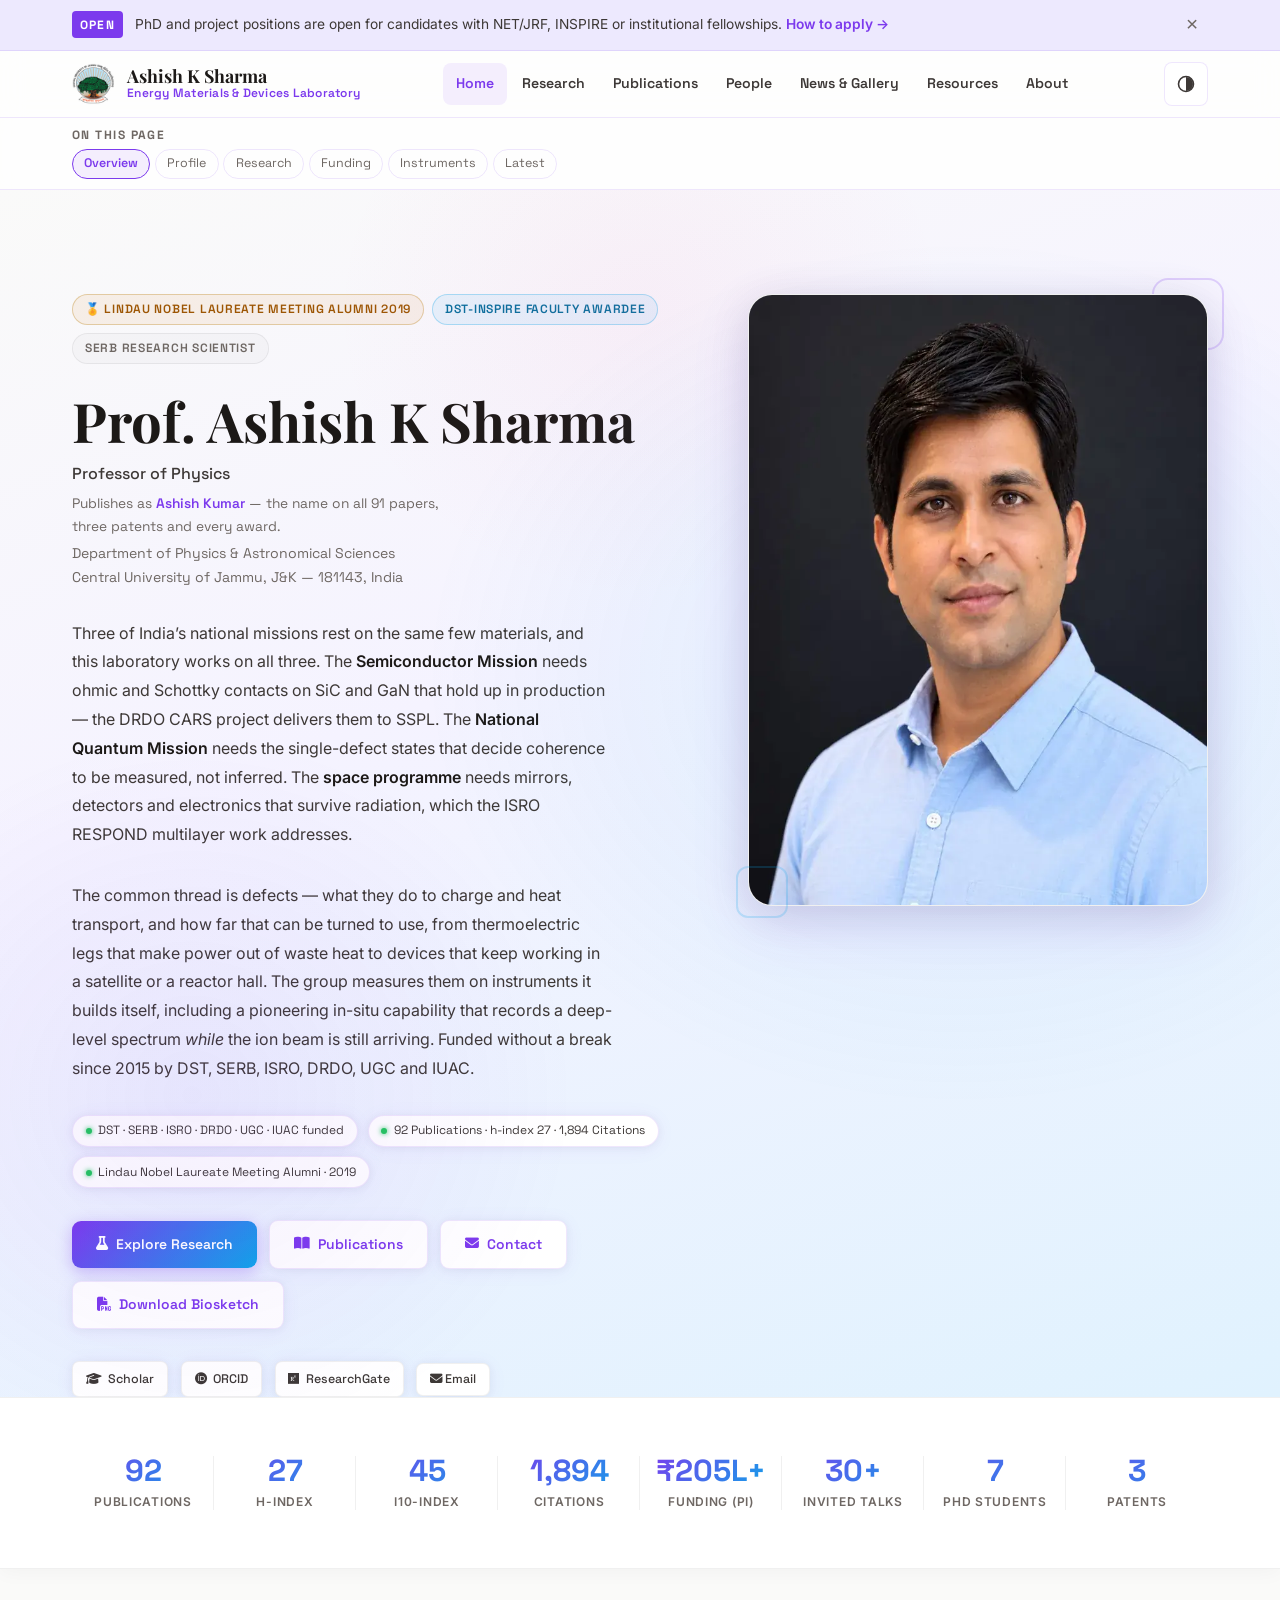
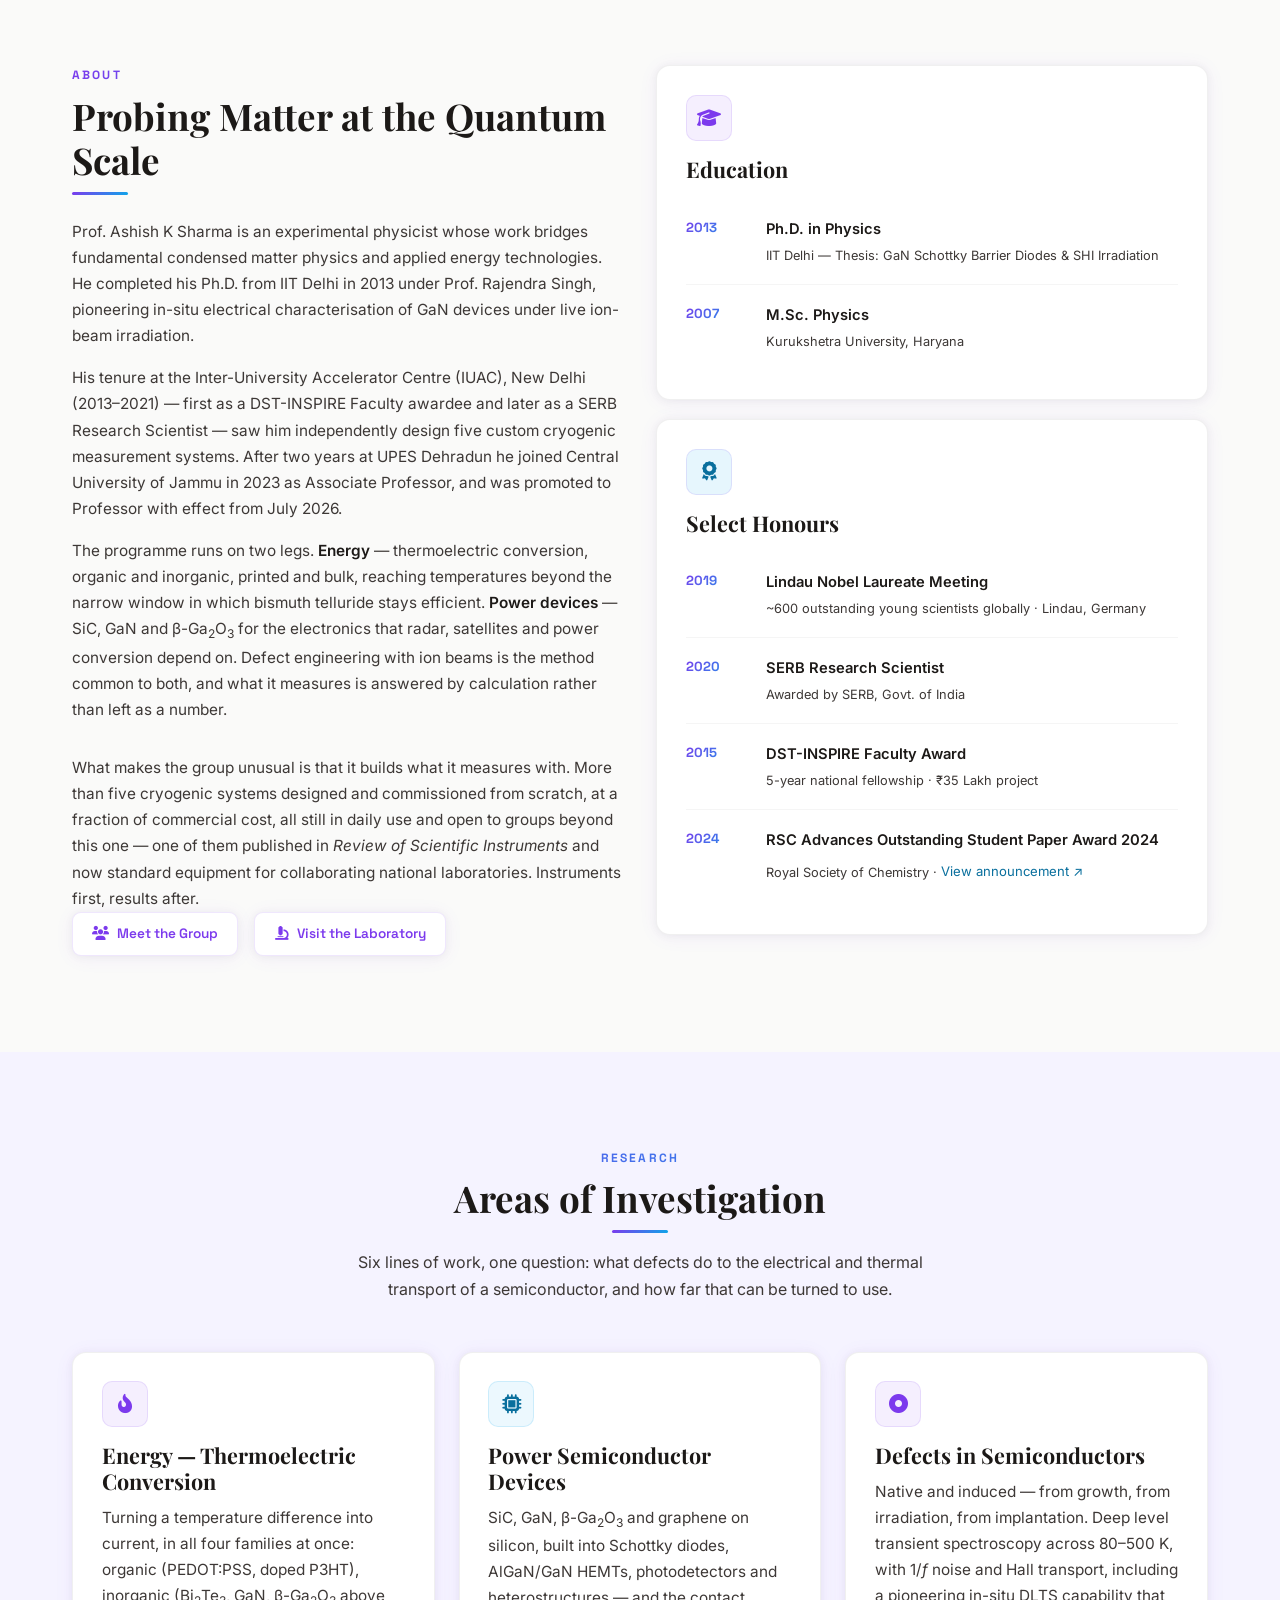
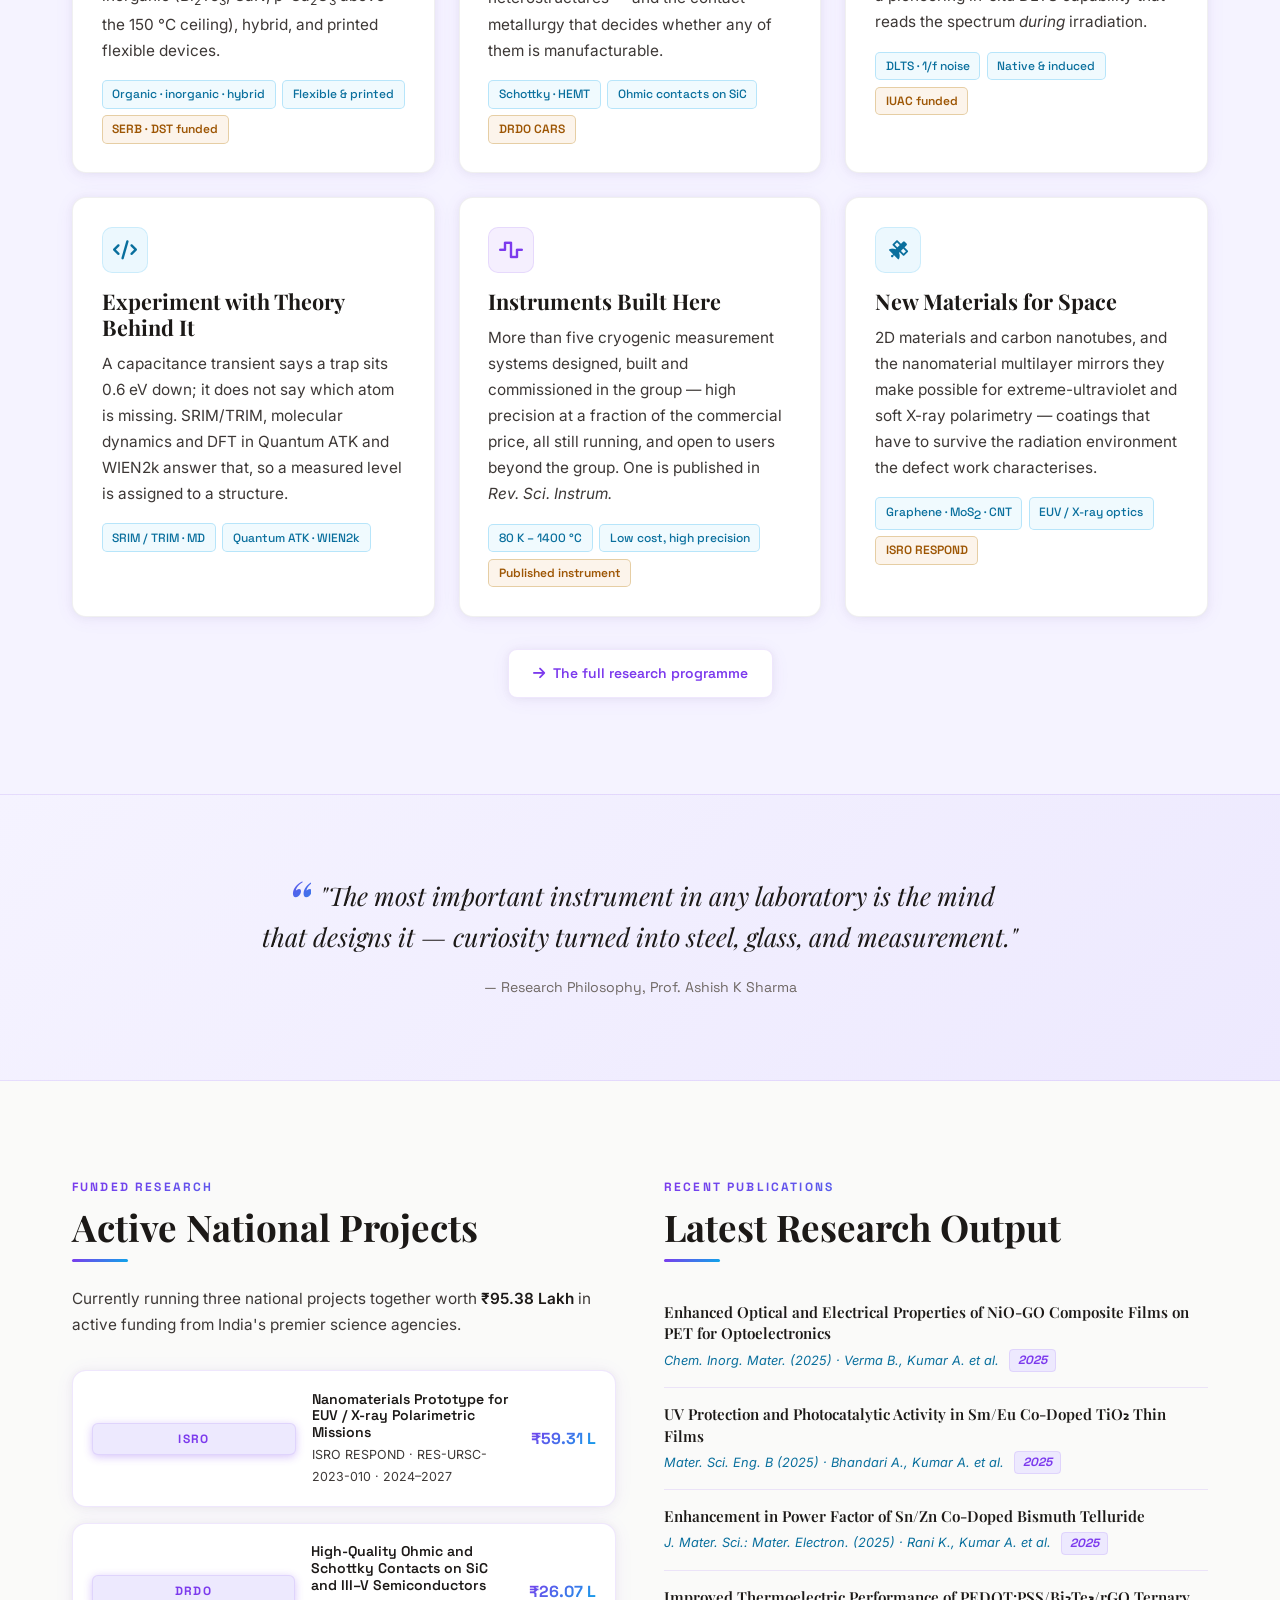
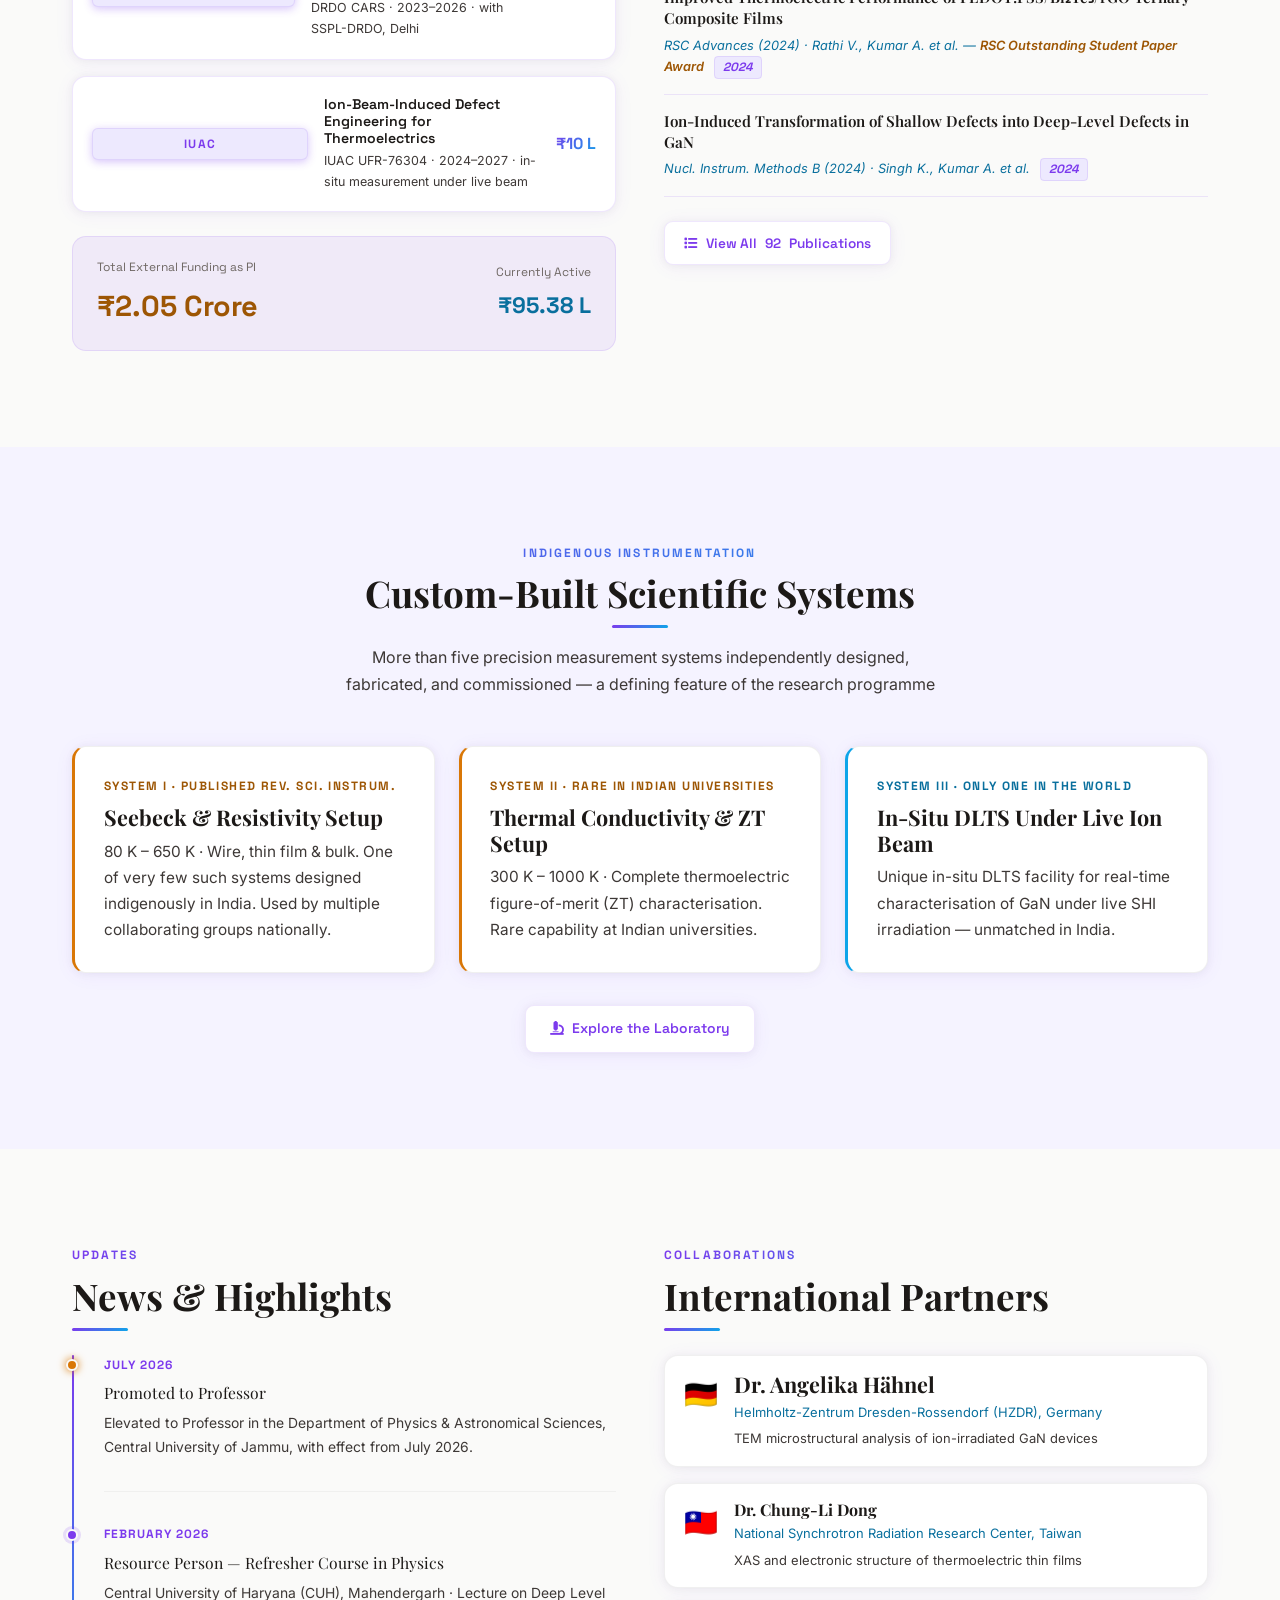
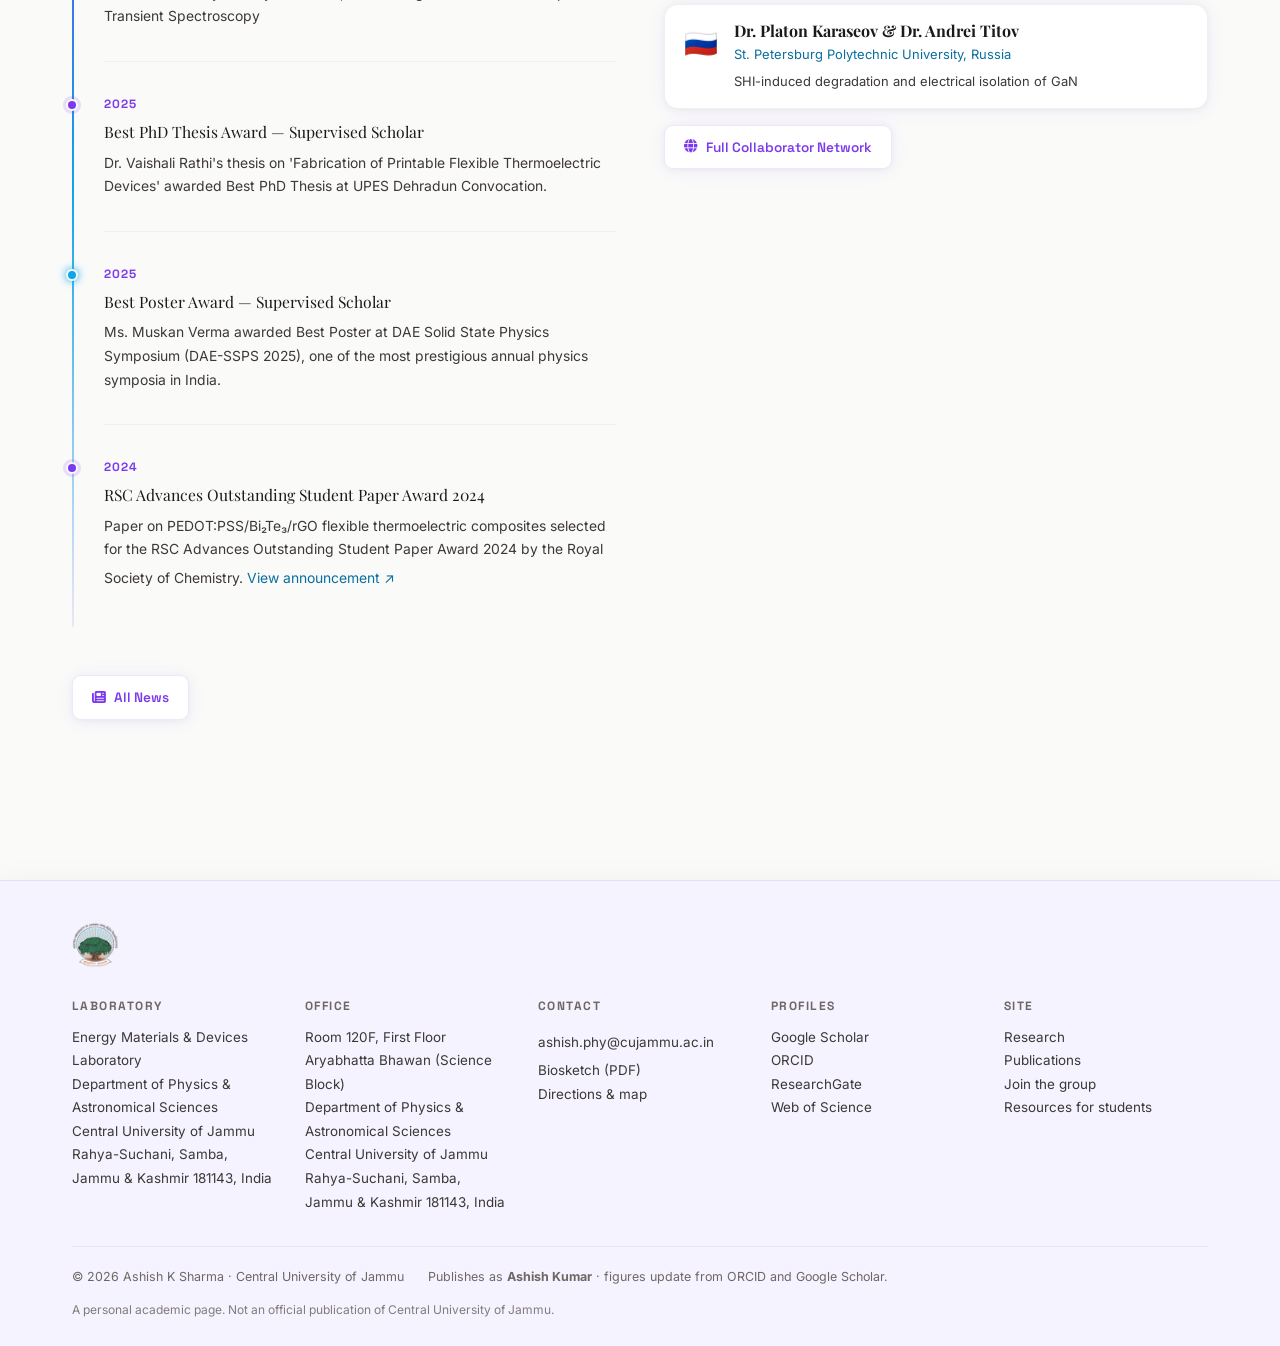
==== index.html @ 2f510851 "chore: refresh publication data (2026-10-13) [skip ci]" ====
<!DOCTYPE html>
<html lang="en">
<head>
<meta charset="UTF-8">
<meta name="viewport" content="width=device-width, initial-scale=1.0, viewport-fit=cover">
<meta name="theme-color" content="#7c3aed" media="(prefers-color-scheme: light)">
<meta name="theme-color" content="#14131a" media="(prefers-color-scheme: dark)">
<title>Ashish K Sharma — Energy Materials &amp; Devices Laboratory</title>
<meta name="description" content="Prof. Ashish K Sharma — thermoelectrics, wide-bandgap semiconductor devices and ion-beam defect engineering at Central University of Jammu.">
<meta name="author" content="Ashish K Sharma">
<meta name="robots" content="index, follow, max-image-preview:large, max-snippet:-1">
<link rel="canonical" href="https://dr-aks.github.io/">
<link rel="icon" href="assets/images/favicon.svg" type="image/svg+xml">
<link rel="icon" href="assets/images/favicon.ico" sizes="any">
<link rel="apple-touch-icon" href="assets/images/apple-touch-icon.png">
<link rel="manifest" href="site.webmanifest">
<link rel="alternate" type="text/markdown" href="/llms.txt" title="Structured summary for AI assistants">
<meta property="og:type" content="website">
<meta property="og:url" content="https://dr-aks.github.io/">
<meta property="og:title" content="Ashish K Sharma — Energy Materials &amp; Devices Laboratory">
<meta property="og:description" content="Prof. Ashish K Sharma — thermoelectrics, wide-bandgap semiconductor devices and ion-beam defect engineering at Central University of Jammu.">
<meta property="og:image" content="https://dr-aks.github.io/assets/images/og-card.jpg">
<meta property="og:image:width" content="1200">
<meta property="og:image:height" content="630">
<meta property="og:image:alt" content="Prof. Ashish K Sharma — Energy Materials &amp; Devices Laboratory, Central University of Jammu">
<meta property="og:site_name" content="Ashish K Sharma — Energy Materials &amp; Devices Laboratory">
<meta property="og:locale" content="en_IN">
<meta name="twitter:card" content="summary_large_image">
<meta name="twitter:title" content="Ashish K Sharma — Energy Materials &amp; Devices Laboratory">
<meta name="twitter:description" content="Prof. Ashish K Sharma — thermoelectrics, wide-bandgap semiconductor devices and ion-beam defect engineering at Central University of Jammu.">
<meta name="twitter:image" content="https://dr-aks.github.io/assets/images/og-card.jpg">
<meta name="twitter:image:alt" content="Prof. Ashish K Sharma — Energy Materials &amp; Devices Laboratory, Central University of Jammu">
<!-- Critical, inline: WebKit was rendering images at natural size while the
     third-party font stylesheet blocked everything behind it. -->
<style>img,picture,video,svg{max-width:100%}picture{display:block}body{margin:0}</style>
<!-- Theme preference, applied before first paint so an explicit light/dark
     choice never flashes the wrong palette. Absence of this script leaves the
     page on the OS setting, which is the documented default. -->
<script>(function(){try{var t=localStorage.getItem("aks-theme");
if(t==="light"||t==="dark"){document.documentElement.setAttribute("data-theme",t);
var l=document.querySelector('meta[name="theme-color"][media*="light"]'),
d=document.querySelector('meta[name="theme-color"][media*="dark"]');
if(l&&d){l.media=(t==="light")?"all":"not all";d.media=(t==="dark")?"all":"not all";}}}catch(e){}})();</script>
<link rel="stylesheet" href="assets/css/style.css">
<link rel="stylesheet" href="assets/css/shell.css">
<link rel="preconnect" href="https://fonts.googleapis.com">
<link rel="preconnect" href="https://fonts.gstatic.com" crossorigin>
<link rel="stylesheet" href="https://fonts.googleapis.com/css2?family=Playfair+Display:wght@700;800&family=Space+Grotesk:wght@500;600;700&family=Inter:wght@400;500;600&display=swap" media="print" onload="this.media='all'">
<noscript><link rel="stylesheet" href="https://fonts.googleapis.com/css2?family=Playfair+Display:wght@700;800&family=Space+Grotesk:wght@500;600;700&family=Inter:wght@400;500;600&display=swap"></noscript>
<!-- Font Awesome, subset to the 84 icons this site actually uses and served
     from here: 102 KB of CSS plus 270 KB of webfonts became 4 KB and 10 KB,
     and the request no longer leaves the site. -->
<link rel="stylesheet" href="assets/css/icons.css">
<link rel="preload" href="assets/fonts/fa-solid-900-subset.woff2" as="font" type="font/woff2">
<script type="application/ld+json">
{
  "@context": "https://schema.org",
  "@type": "Person",
  "@id": "https://dr-aks.github.io/#person",
  "name": "Ashish K Sharma",
  "alternateName": [
    "Ashish Kumar",
    "Ashish Kumar Sharma",
    "A. K. Sharma"
  ],
  "givenName": "Ashish",
  "familyName": "Sharma",
  "honorificPrefix": "Prof.",
  "jobTitle": "Professor of Physics",
  "url": "https://dr-aks.github.io/",
  "image": "https://dr-aks.github.io/assets/images/profile-photo.jpg",
  "email": "mailto:ashish.phy@cujammu.ac.in",
  "identifier": "https://orcid.org/0000-0002-5240-3472",
  "description": "Experimental condensed-matter physicist working on thermoelectric energy conversion and wide-bandgap semiconductor devices, using controlled defect engineering with ion beams. Publishes under the name Ashish Kumar.",
  "worksFor": {
    "@type": "CollegeOrUniversity",
    "name": "Central University of Jammu",
    "url": "https://www.cujammu.ac.in/"
  },
  "affiliation": {
    "@type": "ResearchOrganization",
    "name": "Energy Materials & Devices Laboratory",
    "parentOrganization": {
      "@type": "CollegeOrUniversity",
      "name": "Central University of Jammu"
    }
  },
  "alumniOf": [
    {
      "@type": "CollegeOrUniversity",
      "name": "Indian Institute of Technology Delhi"
    },
    {
      "@type": "CollegeOrUniversity",
      "name": "Kurukshetra University"
    }
  ],
  "knowsAbout": [
    "Thermoelectric materials",
    "Thermoelectric energy conversion",
    "Wide-bandgap semiconductors",
    "Gallium nitride",
    "Silicon carbide",
    "Gallium oxide",
    "Schottky barrier diodes",
    "Radiation-hard electronics",
    "Deep Level Transient Spectroscopy",
    "Defect physics",
    "Swift heavy ion irradiation",
    "Ion-beam modification of materials",
    "2D materials",
    "Graphene",
    "EUV and X-ray multilayer optics",
    "Scientific instrumentation"
  ],
  "award": [
    "Lindau Nobel Laureate Meeting Alumnus (2019)",
    "DST-INSPIRE Faculty Award",
    "SERB Research Scientist",
    "RSC Advances Outstanding Student Paper Award 2024"
  ],
  "sameAs": [
    "https://scholar.google.com/citations?user=eSKL8HgAAAAJ",
    "https://orcid.org/0000-0002-5240-3472",
    "https://www.researchgate.net/profile/Ashish-Kumar-54"
  ]
}
</script>
<script type="application/ld+json">
{
  "@context": "https://schema.org",
  "@type": "WebSite",
  "@id": "https://dr-aks.github.io/#website",
  "url": "https://dr-aks.github.io/",
  "name": "Ashish K Sharma — Energy Materials & Devices Laboratory",
  "inLanguage": "en",
  "about": {
    "@id": "https://dr-aks.github.io/#person"
  },
  "publisher": {
    "@id": "https://dr-aks.github.io/#person"
  },
  "potentialAction": {
    "@type": "SearchAction",
    "target": {
      "@type": "EntryPoint",
      "urlTemplate": "https://dr-aks.github.io/publications.html?q={search_term_string}"
    },
    "query-input": "required name=search_term_string"
  }
}
</script>
<style>
/* ---- ported from the original index.html ---- */

    /* ---- HERO PARTICLE CANVAS ---- */
    #hero-canvas { position:absolute; inset:0; pointer-events:none; opacity:0.35; }

    /* ---- QUOTE SECTION ---- */
    .quote-section {
      padding: 5rem 0;
      text-align: center;
      background: linear-gradient(135deg, var(--bg2), var(--bg3));
      border-top: 1px solid var(--border);
      border-bottom: 1px solid var(--border);
    }
    .quote-text {
      font-family: var(--font-serif);
      font-size: clamp(1.1rem, 2vw, 1.6rem);
      font-style: italic;
      color: var(--text);
      max-width: 760px;
      margin: 0 auto 1rem;
      line-height: 1.6;
    }
    .quote-attr { color: var(--text3); font-size: 0.88rem; }

    /* ---- RECENT PUBS ---- */
    .pub-mini { padding: 1rem 0; border-bottom: 1px solid var(--border); }
    .pub-mini:last-child { border-bottom: none; }
    .pub-mini .journal { font-size: 0.8rem; color: var(--sky-ink); font-style: italic; }
    .pub-mini .year-badge { font-size: 0.75rem; font-family: var(--font-sans); font-weight: 700; color: var(--violet); background: var(--bg3); border: 1px solid var(--border); border-radius: 4px; padding: 0.15rem 0.5rem; margin-left: 0.4rem; }
    .pub-mini-title { font-family: var(--font-serif); font-size: 0.95rem; color: var(--text); line-height: 1.4; margin-bottom: 0.3rem; }

    /* ---- NEWS TICKER ---- */
    .news-chip-row { display: flex; flex-wrap: wrap; gap: 0.6rem; margin-top: 1rem; }
    .news-chip { font-size: 0.75rem; font-family: var(--font-sans); color: var(--text2); padding: 0.3rem 0.8rem; border: 1px solid var(--border); border-radius: 50px; }
    .news-chip .dot { width: 6px; height: 6px; background: #22c55e; border-radius: 50%; display: inline-block; margin-right: 0.4rem; box-shadow: 0 0 5px #22c55e; }

    /* ---- FUNDING STRIP ---- */
    .funding-item { display: flex; align-items: center; gap: 1rem; padding: 1.2rem; background: var(--card); border: 1px solid var(--border); border-radius: var(--radius); }
    .funding-logo { font-size: 0.75rem; font-family: var(--font-sans); font-weight: 800; letter-spacing: 0.1em; text-transform: uppercase; color: var(--violet); background: var(--bg3); border: 1px solid var(--border); border-radius: 6px; padding: 0.3rem 0.6rem; min-width: 60px; text-align: center; }
    .funding-details [data-h="4"] { font-family: var(--font-sans); font-size: 0.88rem; color: var(--text); margin-bottom: 0.2rem; }
    .funding-details p { font-size: 0.78rem; color: var(--text2); }
    .funding-amount { margin-left: auto; font-family: var(--font-sans); font-size: 1rem; font-weight: 700; color: var(--amber-ink); white-space: nowrap; }
  

  /* Scroll-reveal elements start at opacity:0 and are revealed by JS.
     Without JS they would stay invisible forever — show them immediately. */
  [data-anim]{opacity:1!important;transform:none!important}
  .fade-in{animation:none!important;opacity:1!important}

/* ---- corrections applied after the ported page CSS ---- */
.pi-avatar{width:min(280px,100%);height:auto;aspect-ratio:1;max-width:100%}
.pi-card{grid-template-columns:minmax(0,300px) minmax(0,1fr)}
@media (max-width:768px){ .pi-card{grid-template-columns:minmax(0,1fr)} }
.funding-item{flex-wrap:wrap}
.funding-item .funding-amount{flex:none;white-space:nowrap}
.funding-item > div:not(.funding-amount){flex:1 1 10rem;min-width:0}
.spec-row{flex-wrap:wrap;gap:0.2rem 1rem}
.spec-label,.spec-val{min-width:0;overflow-wrap:anywhere}
@media (max-width:560px){
  .research-block{grid-template-columns:minmax(0,1fr);gap:0.4rem}
  .project-row{grid-template-columns:minmax(0,1fr)}
}
.research-block,.project-row{min-width:0}
.research-block > *,.project-row > *{min-width:0}
/* a stat tile's figure must shrink with its tile, not spill out of it */
.card.text-center > div:first-child{font-size:clamp(1.15rem,5.5vw,2rem)!important;
  overflow-wrap:anywhere;hyphens:auto}
.card.text-center > div{overflow-wrap:anywhere}

/* The ten landmark papers sit in bordered cards with 1.3rem of left padding;
   the live ORCID list was rendering flush against the container, so the two
   lists on the same page started at different left edges. They match now. */
#orcid-pubs-container .pub-item{border:1px solid var(--border);
  border-radius:var(--radius);background:var(--card);
  padding:0.85rem 1.5rem 0.85rem 1.3rem;margin-bottom:0.55rem;
  border-left:3px solid var(--border2)}
#orcid-pubs-container .pub-item:hover{border-color:rgba(124,58,237,0.3);
  border-left-color:var(--violet)}
#orcid-pubs-container .pub-item:last-child{border-bottom:1px solid var(--border)}
#orcid-pubs-container .year-heading{padding-left:0.1rem}
</style>
</head>
<body>
<a class="skip-link" href="#main">Skip to content</a>
<div class="announce" role="region" aria-label="Announcement">
  <div class="wrap announce-in">
    <span class="ann-tag">Open</span>
    <p><span class="ann-long">PhD and project positions are open for candidates with NET/JRF, INSPIRE or institutional fellowships.</span><span class="ann-short">PhD and project positions are open.</span> <a href="people.html#join">How to apply &rarr;</a></p>
    <button type="button" class="ann-x" aria-label="Dismiss announcement">&times;</button>
  </div>
</div>
<header class="site-head" id="siteHead">
  <div class="wrap head-in">
    <a class="brand" href="index.html">
      <img src="assets/images/cuj-logo.png"
           srcset="assets/images/cuj-logo@2x.png 2x, assets/images/cuj-logo@3x.png 3x"
           width="56" height="53" alt="Central University of Jammu">
      <span class="brand-txt">
        <b>Ashish K Sharma</b>
        <i>Energy Materials &amp; Devices Laboratory</i>
      </span>
    </a>
    <button class="theme-toggle" type="button" id="themeToggle" data-theme-pref="auto"
            aria-label="Colour theme: following system setting. Activate to choose light."
            title="Colour theme: following system setting">
      <svg class="ti ti-auto" viewBox="0 0 24 24" aria-hidden="true" focusable="false"><circle cx="12" cy="12" r="9" fill="none" stroke="currentColor" stroke-width="1.9"/><path d="M12 3.6a8.4 8.4 0 0 1 0 16.8z" fill="currentColor"/></svg>
      <svg class="ti ti-light" viewBox="0 0 24 24" aria-hidden="true" focusable="false"><circle cx="12" cy="12" r="4.1" fill="currentColor"/><g stroke="currentColor" stroke-width="1.9" stroke-linecap="round"><path d="M12 2.2v2.5M12 19.3v2.5M2.2 12h2.5M19.3 12h2.5M5.1 5.1l1.8 1.8M17.1 17.1l1.8 1.8M18.9 5.1l-1.8 1.8M6.9 17.1l-1.8 1.8"/></g></svg>
      <svg class="ti ti-dark" viewBox="0 0 24 24" aria-hidden="true" focusable="false"><path d="M20.6 14.8A8.7 8.7 0 0 1 9.2 3.4a9 9 0 1 0 11.4 11.4z" fill="currentColor"/></svg>
    </button>
    <button class="nav-burger" type="button" aria-expanded="false" aria-controls="mainmenu"
            aria-label="Main menu"><span></span><span></span><span></span></button>
    <nav class="mainmenu" id="mainmenu" aria-label="Main">
      <ul>
      <li><a href="index.html" aria-current="page">Home</a></li>
      <li><a href="research.html">Research</a></li>
      <li><a href="publications.html">Publications</a></li>
      <li><a href="people.html">People</a></li>
      <li><a href="news.html">News &amp; Gallery</a></li>
      <li><a href="resources.html">Resources</a></li>
      <li><a href="about.html">About</a></li>
      </ul>
    </nav>
  </div>
</header>

<nav class="onthispage" id="onthispage" aria-label="On this page">
  <div class="otp-head">
    <span class="otp-label">On this page</span>
    <button type="button" class="otp-toggle" aria-expanded="false" aria-controls="otp-list">Sections</button>
  </div>
  <ul id="otp-list">
        <li><a href="#home">Overview</a></li>
        <li><a href="#about">Profile</a></li>
        <li><a href="#research-highlights">Research</a></li>
        <li><a href="#funding">Funding</a></li>
        <li><a href="#instrumentation">Instruments</a></li>
        <li><a href="#news">Latest</a></li>
  </ul>
</nav>
<main id="main" tabindex="-1">
<section class="hero" id="home">
  <canvas id="hero-canvas"></canvas>
  <div class="container">
    <div class="hero-grid">
      <!-- LEFT: Text -->
      <div>
        <div class="hero-badges fade-in">
          <span class="badge badge-gold">🏅 Lindau Nobel Laureate Meeting Alumni 2019</span>
          <span class="badge badge-teal">DST-INSPIRE Faculty Awardee</span>
          <span class="badge badge-muted">SERB Research Scientist</span>
        </div>
        <h1 class="hero-name fade-in delay-1" data-h="1">Prof. <span>Ashish K Sharma</span></h1>
        <p class="hero-title fade-in delay-2">Professor of Physics</p>
        <p class="hero-pubas fade-in delay-2">Publishes as <strong>Ashish Kumar</strong> &mdash;
          the name on all 91 papers, three patents and every award.</p>
        <p class="hero-inst fade-in delay-2">
          Department of Physics &amp; Astronomical Sciences<br>
          Central University of Jammu, J&amp;K — 181143, India
        </p>
        <p class="hero-desc fade-in delay-3">
          Three of India&rsquo;s national missions rest on the same few materials, and this
          laboratory works on all three. The <strong>Semiconductor Mission</strong> needs ohmic
          and Schottky contacts on SiC and GaN that hold up in production &mdash; the DRDO CARS
          project delivers them to SSPL. The <strong>National Quantum Mission</strong> needs the
          single-defect states that decide coherence to be measured, not inferred. The
          <strong>space programme</strong> needs mirrors, detectors and electronics that survive
          radiation, which the ISRO RESPOND multilayer work addresses.
        </p>
        <p class="hero-desc fade-in delay-3">
          The common thread is defects &mdash; what they do to charge and heat transport, and how
          far that can be turned to use, from thermoelectric legs that make power out of waste heat
          to devices that keep working in a satellite or a reactor hall. The group measures them on
          instruments it builds itself, including a pioneering in-situ capability that records a
          deep-level spectrum <em>while</em> the ion beam is still arriving. Funded without a break
          since 2015 by DST, SERB, ISRO, DRDO, UGC and IUAC.
        </p>

        <div class="news-chip-row fade-in delay-3">
          <span class="news-chip"><span class="dot"></span>DST · SERB · ISRO · DRDO · UGC · IUAC funded</span>
          <span class="news-chip"><span class="dot"></span><span data-scholar="scholar_items">92</span> Publications · h-index <span data-scholar="h_index">27</span> · <span data-scholar="citations">1,894</span> Citations</span>
          <span class="news-chip"><span class="dot"></span>Lindau Nobel Laureate Meeting Alumni · 2019</span>
        </div>

        <div class="hero-cta fade-in delay-4" style="margin-top:2rem;">
          <a href="research.html" class="btn btn-gold"><i class="fas fa-flask" aria-hidden="true"></i> Explore Research</a>
          <a href="publications.html" class="btn btn-outline"><i class="fas fa-book-open" aria-hidden="true"></i> Publications</a>
          <a href="about.html#contact" class="btn btn-outline"><i class="fas fa-envelope" aria-hidden="true"></i> Contact</a>
          <a href="ashish-kumar-biosketch.pdf" download class="btn btn-outline"><i class="fas fa-file-pdf" aria-hidden="true"></i> Download Biosketch</a>
        </div>

        <div class="hero-social fade-in delay-4" style="margin-top:1.5rem;">
          <a href="https://scholar.google.com/citations?user=eSKL8HgAAAAJ" target="_blank" rel="noopener noreferrer"><i class="fas fa-graduation-cap" aria-hidden="true"></i> Scholar</a>
          <a href="https://orcid.org/0000-0002-5240-3472" target="_blank" rel="noopener noreferrer"><i class="fab fa-orcid" aria-hidden="true"></i> ORCID</a>
          <a href="https://www.researchgate.net/profile/Ashish-Kumar-54" target="_blank" rel="noopener noreferrer"><i class="fab fa-researchgate" aria-hidden="true"></i> ResearchGate</a>
          <a href="mailto:ashish.phy@cujammu.ac.in"><i class="fas fa-envelope" aria-hidden="true"></i> Email</a>
        </div>
      </div>

      <!-- RIGHT: Photo -->
      <div class="profile-wrap fade-in delay-2">
        <div class="profile-deco"></div>
        <div class="profile-photo">
          <picture><source type="image/webp" srcset="assets/images/profile-photo-480.webp 480w, assets/images/profile-photo-720.webp 720w, assets/images/profile-photo.webp 900w" sizes="(max-width:700px) 92vw, 560px"><img loading="eager" fetchpriority="high" decoding="async" src="assets/images/profile-photo.jpg"
               alt="Prof. Ashish K Sharma — Professor, Central University of Jammu"
               width="900" height="1200"
               style="width:100%;display:block;"
               onerror="this.style.display='none';var p=this.parentNode,n=(p&&p.tagName==='PICTURE'?p:this).nextElementSibling;if(n)n.style.display='flex';" srcset="assets/images/profile-photo-480.jpg 480w, assets/images/profile-photo-720.jpg 720w, assets/images/profile-photo.jpg 900w" sizes="(max-width:700px) 92vw, 560px"></picture>
          <div class="placeholder" style="display:none;">
            <svg width="80" height="80" viewBox="0 0 80 80" fill="none" xmlns="http://www.w3.org/2000/svg">
              <circle cx="40" cy="28" r="18" stroke="#7c3aed" stroke-width="2"/>
              <path d="M10 72c0-16.6 13.4-30 30-30s30 13.4 30 30" stroke="#7c3aed" stroke-width="2" stroke-linecap="round"/>
            </svg>
            
          </div>
        </div>
        <div class="profile-deco2"></div>

      </div>
    </div>
  </div>
</section>

<div class="metrics-strip">
  <div class="container">
    <div class="metrics-grid">
      <div class="metric-item">
        <span class="metric-num" data-metric="scholar_items" data-target="92" data-suffix="">92</span>
        <span class="metric-label">Publications</span>
      </div>
      <div class="metric-item">
        <span class="metric-num" data-metric="h_index" data-target="27">27</span>
        <span class="metric-label">h-index</span>
      </div>
      <div class="metric-item">
        <span class="metric-num" data-metric="i10_index" data-target="45">45</span>
        <span class="metric-label">i10-index</span>
      </div>
      <div class="metric-item">
        <span class="metric-num" data-metric="citations" data-target="1894">1,894</span>
        <span class="metric-label">Citations</span>
      </div>
      <div class="metric-item">
        <span class="metric-num" data-target="205" data-prefix="₹" data-suffix="L+">₹205L+</span>
        <span class="metric-label">Funding (PI)</span>
      </div>
      <div class="metric-item">
        <span class="metric-num" data-target="30" data-suffix="+">30+</span>
        <span class="metric-label">Invited Talks</span>
      </div>
      <div class="metric-item">
        <span class="metric-num" data-target="7">7</span>
        <span class="metric-label">PhD Students</span>
      </div>
      <div class="metric-item">
        <span class="metric-num" data-target="3">3</span>
        <span class="metric-label">Patents</span>
      </div>
    </div>
  </div>
</div>

<section class="section" id="about">
  <div class="container">
    <div class="grid-2 gap-2" style="align-items:start;">
      <div data-delay="1">
        <span class="section-label">About</span>
        <h2 class="section-title" data-h="2">Probing Matter at the Quantum Scale</h2>
        <div class="section-divider"></div>
        <p style="margin-bottom:1rem;">
          Prof. Ashish K Sharma is an experimental physicist whose work bridges fundamental condensed matter physics
          and applied energy technologies. He completed his Ph.D. from IIT Delhi in 2013 under Prof. Rajendra Singh,
          pioneering in-situ electrical characterisation of GaN devices under live ion-beam irradiation.
        </p>
        <p style="margin-bottom:1rem;">
          His tenure at the Inter-University Accelerator Centre (IUAC), New Delhi (2013&ndash;2021) &mdash; first as a
          DST-INSPIRE Faculty awardee and later as a SERB Research Scientist &mdash; saw him independently design
          five custom cryogenic measurement systems. After two years at UPES Dehradun he joined Central University
          of Jammu in 2023 as Associate Professor, and was promoted to Professor with effect from July 2026.
        </p>
        <p style="margin-bottom:2rem;">
          The programme runs on two legs. <strong>Energy</strong> — thermoelectric conversion,
          organic and inorganic, printed and bulk, reaching temperatures beyond the narrow window
          in which bismuth telluride stays efficient. <strong>Power devices</strong> — SiC, GaN and &beta;-Ga<sub>2</sub>O<sub>3</sub>
          for the electronics that radar, satellites and power conversion depend on. Defect
          engineering with ion beams is the method common to both, and what it measures is
          answered by calculation rather than left as a number.
        </p>
        <p>
          What makes the group unusual is that it builds what it measures with. More than five
          cryogenic systems designed and commissioned from scratch, at a fraction of commercial
          cost, all still in daily use and open to groups beyond this one — one of them published
          in <em>Review of Scientific Instruments</em> and now standard equipment for collaborating
          national laboratories. Instruments first, results after.</p>
        <div style="display:flex;gap:1rem;flex-wrap:wrap;">
          <a href="people.html" class="btn btn-outline" style="font-size:0.85rem;padding:0.6rem 1.2rem;"><i class="fas fa-users" aria-hidden="true"></i> Meet the Group</a>
          <a href="research.html#lab" class="btn btn-outline" style="font-size:0.85rem;padding:0.6rem 1.2rem;"><i class="fas fa-microscope" aria-hidden="true"></i> Visit the Laboratory</a>
        </div>
      </div>

      <div data-delay="2">
        <!-- Education & Awards Quick View -->
        <div class="card" style="margin-bottom:1.2rem;">
          <div class="card-icon"><i class="fas fa-graduation-cap" aria-hidden="true"></i></div>
          <h3 style="margin-bottom:1rem;color:var(--text);" data-h="3">Education</h3>
          <div class="award-item">
            <span class="award-year">2013</span>
            <div><div class="award-name">Ph.D. in Physics</div><div class="award-body">IIT Delhi — Thesis: GaN Schottky Barrier Diodes &amp; SHI Irradiation</div></div>
          </div>
          <div class="award-item">
            <span class="award-year">2007</span>
            <div><div class="award-name">M.Sc. Physics</div><div class="award-body">Kurukshetra University, Haryana</div></div>
          </div>
        </div>
        <div class="card">
          <div class="card-icon" style="background:rgba(14,165,233,0.1);color:var(--sky-ink);border-color:var(--border);"><i class="fas fa-award" aria-hidden="true"></i></div>
          <h3 style="margin-bottom:1rem;color:var(--text);" data-h="3">Select Honours</h3>
          <div class="award-item">
            <span class="award-year">2019</span>
            <div><div class="award-name">Lindau Nobel Laureate Meeting</div><div class="award-body">~600 outstanding young scientists globally · Lindau, Germany</div></div>
          </div>
          <div class="award-item">
            <span class="award-year">2020</span>
            <div><div class="award-name">SERB Research Scientist</div><div class="award-body">Awarded by SERB, Govt. of India</div></div>
          </div>
          <div class="award-item">
            <span class="award-year">2015</span>
            <div><div class="award-name">DST-INSPIRE Faculty Award</div><div class="award-body">5-year national fellowship · ₹35 Lakh project</div></div>
          </div>
          <div class="award-item">
            <span class="award-year">2024</span>
            <div><div class="award-name">RSC Advances Outstanding Student Paper Award 2024</div><div class="award-body">Royal Society of Chemistry &middot; <a href="https://blogs.rsc.org/ra/2025/11/18/rsc-advances-outstanding-student-paper-awards-2024/" target="_blank" rel="noopener noreferrer" style="color:var(--sky-ink);font-size:0.82rem;">View announcement &#8599;</a></div></div>
          </div>
        </div>
      </div>
    </div>
  </div>
</section>

<section class="section section-alt" id="research-highlights">
  <div class="container">
    <div class="text-center mb-3">
      <span class="section-label">Research</span>
      <h2 class="section-title" data-h="2">Areas of Investigation</h2>
      <div class="section-divider" style="margin:0 auto 1rem;"></div>
      <p class="section-subtitle" style="margin:0 auto;">Six lines of work, one question: what defects do to the electrical and thermal transport of a semiconductor, and how far that can be turned to use.</p>
    </div>
    <div class="grid-3" style="grid-template-columns:repeat(auto-fill, minmax(min(300px,100%),1fr));">

      <div class="card" data-delay="1">
        <div class="card-icon"><i class="fas fa-fire-flame-curved" aria-hidden="true"></i></div>
        <h3 data-h="3">Energy &mdash; Thermoelectric Conversion</h3>
        <p style="margin:0.6rem 0 1rem;">Turning a temperature difference into current, in all four families at once: organic (PEDOT:PSS, doped P3HT), inorganic (Bi<sub>2</sub>Te<sub>3</sub>, GaN, &beta;-Ga<sub>2</sub>O<sub>3</sub> above the 150&nbsp;&deg;C ceiling), hybrid, and printed flexible devices.</p>
        <div class="tags"><span class="tag">Organic &middot; inorganic &middot; hybrid</span><span class="tag">Flexible &amp; printed</span><span class="tag gold-tag">SERB &middot; DST funded</span></div>
      </div>

      <div class="card" data-delay="2">
        <div class="card-icon teal"><i class="fas fa-microchip" aria-hidden="true"></i></div>
        <h3 data-h="3">Power Semiconductor Devices</h3>
        <p style="margin:0.6rem 0 1rem;">SiC, GaN, &beta;-Ga<sub>2</sub>O<sub>3</sub> and graphene on silicon, built into Schottky diodes, AlGaN/GaN HEMTs, photodetectors and heterostructures &mdash; and the contact metallurgy that decides whether any of them is manufacturable.</p>
        <div class="tags"><span class="tag">Schottky &middot; HEMT</span><span class="tag">Ohmic contacts on SiC</span><span class="tag gold-tag">DRDO CARS</span></div>
      </div>

      <div class="card" data-delay="3">
        <div class="card-icon"><i class="fas fa-circle-dot" aria-hidden="true"></i></div>
        <h3 data-h="3">Defects in Semiconductors</h3>
        <p style="margin:0.6rem 0 1rem;">Native and induced &mdash; from growth, from irradiation, from implantation. Deep level transient spectroscopy across 80&ndash;500&nbsp;K, with 1/<i>f</i> noise and Hall transport, including a pioneering in-situ DLTS capability that reads the spectrum <em>during</em> irradiation.</p>
        <div class="tags"><span class="tag">DLTS &middot; 1/f noise</span><span class="tag">Native &amp; induced</span><span class="tag gold-tag">IUAC funded</span></div>
      </div>

      <div class="card" data-delay="4">
        <div class="card-icon teal"><i class="fas fa-code" aria-hidden="true"></i></div>
        <h3 data-h="3">Experiment with Theory Behind It</h3>
        <p style="margin:0.6rem 0 1rem;">A capacitance transient says a trap sits 0.6&nbsp;eV down; it does not say which atom is missing. SRIM/TRIM, molecular dynamics and DFT in Quantum ATK and WIEN2k answer that, so a measured level is assigned to a structure.</p>
        <div class="tags"><span class="tag">SRIM / TRIM &middot; MD</span><span class="tag">Quantum ATK &middot; WIEN2k</span></div>
      </div>

      <div class="card" data-delay="5">
        <div class="card-icon"><i class="fas fa-wave-square" aria-hidden="true"></i></div>
        <h3 data-h="3">Instruments Built Here</h3>
        <p style="margin:0.6rem 0 1rem;">More than five cryogenic measurement systems designed, built and commissioned in the group &mdash; high precision at a fraction of the commercial price, all still running, and open to users beyond the group. One is published in <em>Rev. Sci. Instrum.</em></p>
        <div class="tags"><span class="tag">80 K &ndash; 1400 &deg;C</span><span class="tag">Low cost, high precision</span><span class="tag gold-tag">Published instrument</span></div>
      </div>

      <div class="card" data-delay="6">
        <div class="card-icon teal"><i class="fas fa-satellite" aria-hidden="true"></i></div>
        <h3 data-h="3">New Materials for Space</h3>
        <p style="margin:0.6rem 0 1rem;">2D materials and carbon nanotubes, and the nanomaterial multilayer mirrors they make possible for extreme-ultraviolet and soft X-ray polarimetry &mdash; coatings that have to survive the radiation environment the defect work characterises.</p>
        <div class="tags"><span class="tag">Graphene &middot; MoS<sub>2</sub> &middot; CNT</span><span class="tag">EUV / X-ray optics</span><span class="tag gold-tag">ISRO RESPOND</span></div>
      </div>

    </div>
    <div class="text-center mt-2">
      <a href="research.html" class="btn btn-outline"><i class="fas fa-arrow-right" aria-hidden="true"></i> The full research programme</a>
    </div>
  </div>
</section>


<div class="quote-section">
  <div class="container">
    <p class="quote-text">
      "The most important instrument in any laboratory is the mind that designs it —
       curiosity turned into steel, glass, and measurement."
    </p>
    <span class="quote-attr">— Research Philosophy, Prof. Ashish K Sharma</span>
  </div>
</div>

<section class="section" id="funding">
  <div class="container">
    <div class="grid-2" style="align-items:start;gap:3rem;">
      <div>
        <span class="section-label">Funded Research</span>
        <h2 class="section-title" data-h="2">Active National Projects</h2>
        <div class="section-divider"></div>
        <p style="margin-bottom:2rem;">Currently running three national projects together worth <strong>₹95.38 Lakh</strong> in active funding from India's premier science agencies.</p>

        <div style="display:flex;flex-direction:column;gap:1rem;">
          <div class="funding-item">
            <div class="funding-logo">ISRO</div>
            <div class="funding-details">
              <h3 data-h="4">Nanomaterials Prototype for EUV / X-ray Polarimetric Missions</h3>
              <p>ISRO RESPOND · RES-URSC-2023-010 · 2024–2027</p>
            </div>
            <div class="funding-amount">₹59.31 L</div>
          </div>
          <div class="funding-item">
            <div class="funding-logo">DRDO</div>
            <div class="funding-details">
              <h4 data-h="4">High-Quality Ohmic and Schottky Contacts on SiC and III–V Semiconductors</h4>
              <p>DRDO CARS · 2023–2026 · with SSPL-DRDO, Delhi</p>
            </div>
            <div class="funding-amount">₹26.07 L</div>
          </div>
          <div class="funding-item">
            <div class="funding-logo">IUAC</div>
            <div class="funding-details">
              <h4 data-h="4">Ion-Beam-Induced Defect Engineering for Thermoelectrics</h4>
              <p>IUAC UFR-76304 · 2024–2027 · in-situ measurement under live beam</p>
            </div>
            <div class="funding-amount">₹10 L</div>
          </div>
        </div>

        <div class="highlight-box" style="margin-top:1.5rem;">
          <div style="display:flex;justify-content:space-between;align-items:center;">
            <div>
              <div style="font-size:0.75rem;color:var(--text3);font-family:var(--font-sans);margin-bottom:0.3rem;">Total External Funding as PI</div>
              <div style="font-size:1.8rem;font-weight:700;color:var(--amber-ink);font-family:var(--font-sans);">₹2.05 Crore</div>
            </div>
            <div style="text-align:right;">
              <div style="font-size:0.75rem;color:var(--text3);font-family:var(--font-sans);margin-bottom:0.3rem;">Currently Active</div>
              <div style="font-size:1.4rem;font-weight:700;color:var(--sky-ink);font-family:var(--font-sans);">₹95.38 L</div>
            </div>
          </div>
        </div>
      </div>

      <div data-delay="2">
        <span class="section-label">Recent Publications</span>
        <h2 class="section-title" data-h="2">Latest Research Output</h2>
        <div class="section-divider"></div>

        <div class="pub-mini">
          <div class="pub-mini-title">Enhanced Optical and Electrical Properties of NiO-GO Composite Films on PET for Optoelectronics</div>
          <div class="journal">Chem. Inorg. Mater. (2025) · Verma B., Kumar A. et al. <span class="year-badge">2025</span></div>
        </div>
        <div class="pub-mini">
          <div class="pub-mini-title">UV Protection and Photocatalytic Activity in Sm/Eu Co-Doped TiO₂ Thin Films</div>
          <div class="journal">Mater. Sci. Eng. B (2025) · Bhandari A., Kumar A. et al. <span class="year-badge">2025</span></div>
        </div>
        <div class="pub-mini">
          <div class="pub-mini-title">Enhancement in Power Factor of Sn/Zn Co-Doped Bismuth Telluride</div>
          <div class="journal">J. Mater. Sci.: Mater. Electron. (2025) · Rani K., Kumar A. et al. <span class="year-badge">2025</span></div>
        </div>
        <div class="pub-mini">
          <div class="pub-mini-title">Improved Thermoelectric Performance of PEDOT:PSS/Bi₂Te₃/rGO Ternary Composite Films</div>
          <div class="journal">RSC Advances (2024) · Rathi V., Kumar A. et al. — <strong style="color:var(--amber-ink);">RSC Outstanding Student Paper Award</strong> <span class="year-badge">2024</span></div>
        </div>
        <div class="pub-mini">
          <div class="pub-mini-title">Ion-Induced Transformation of Shallow Defects into Deep-Level Defects in GaN</div>
          <div class="journal">Nucl. Instrum. Methods B (2024) · Singh K., Kumar A. et al. <span class="year-badge">2024</span></div>
        </div>

        <div style="margin-top:1.5rem;">
          <a href="publications.html" class="btn btn-outline" style="font-size:0.85rem;padding:0.6rem 1.2rem;"><i class="fas fa-list" aria-hidden="true"></i> View All <span data-scholar="scholar_items">92</span> Publications</a>
        </div>
      </div>
    </div>
  </div>
</section>

<section id="instrumentation" class="section section-alt">
  <div class="container">
    <div class="text-center mb-3">
      <span class="section-label">Indigenous Instrumentation</span>
      <h2 class="section-title" data-h="2">Custom-Built Scientific Systems</h2>
      <div class="section-divider" style="margin:0 auto 1rem;"></div>
      <p class="section-subtitle" style="margin:0 auto;">More than five precision measurement systems independently designed, fabricated, and commissioned — a defining feature of the research programme</p>
    </div>
    <div class="grid-3" style="grid-template-columns:repeat(auto-fill,minmax(min(280px,100%),1fr));">
      <div class="card" data-delay="1" style="border-left:3px solid var(--amber);">
        <div style="font-size:0.75rem;font-family:var(--font-sans);font-weight:700;text-transform:uppercase;letter-spacing:0.12em;color:var(--amber-ink);margin-bottom:0.5rem;">System I · Published Rev. Sci. Instrum.</div>
        <h3 style="color:var(--text);margin-bottom:0.5rem;" data-h="3">Seebeck &amp; Resistivity Setup</h3>
        <p>80 K – 650 K · Wire, thin film &amp; bulk. One of very few such systems designed indigenously in India. Used by multiple collaborating groups nationally.</p>
      </div>
      <div class="card" data-delay="2" style="border-left:3px solid var(--amber);">
        <div style="font-size:0.75rem;font-family:var(--font-sans);font-weight:700;text-transform:uppercase;letter-spacing:0.12em;color:var(--amber-ink);margin-bottom:0.5rem;">System II · Rare in Indian universities</div>
        <h3 style="color:var(--text);margin-bottom:0.5rem;" data-h="3">Thermal Conductivity &amp; ZT Setup</h3>
        <p>300 K – 1000 K · Complete thermoelectric figure-of-merit (ZT) characterisation. Rare capability at Indian universities.</p>
      </div>
      <div class="card" data-delay="3" style="border-left:3px solid var(--sky);">
        <div style="font-size:0.75rem;font-family:var(--font-sans);font-weight:700;text-transform:uppercase;letter-spacing:0.12em;color:var(--sky-ink);margin-bottom:0.5rem;">System III · Only one in the world</div>
        <h3 style="color:var(--text);margin-bottom:0.5rem;" data-h="3">In-Situ DLTS Under Live Ion Beam</h3>
        <p>Unique in-situ DLTS facility for real-time characterisation of GaN under live SHI irradiation — unmatched in India.</p>
      </div>
    </div>
    <div class="text-center mt-2">
      <a href="research.html#lab" class="btn btn-outline"><i class="fas fa-microscope" aria-hidden="true"></i> Explore the Laboratory</a>
    </div>
  </div>
</section>

<section class="section" id="news">
  <div class="container">
    <div class="grid-2" style="gap:3rem;align-items:start;">
      <div>
        <span class="section-label">Updates</span>
        <h2 class="section-title" data-h="2">News &amp; Highlights</h2>
        <div class="section-divider"></div>

        <div class="timeline" style="margin-top:1.5rem;">
          <div class="timeline-item">
            <div class="timeline-dot" style="background:var(--amber);box-shadow:0 0 8px var(--amber);"></div>
            <div class="timeline-date">July 2026</div>
            <div class="timeline-title">Promoted to Professor</div>
            <div class="timeline-desc">Elevated to Professor in the Department of Physics &amp; Astronomical Sciences, Central University of Jammu, with effect from July 2026.</div>
          </div>
          <div class="timeline-item">
            <div class="timeline-dot"></div>
            <div class="timeline-date">February 2026</div>
            <div class="timeline-title">Resource Person — Refresher Course in Physics</div>
            <div class="timeline-desc">Central University of Haryana (CUH), Mahendergarh · Lecture on Deep Level Transient Spectroscopy</div>
          </div>
          <div class="timeline-item">
            <div class="timeline-dot"></div>
            <div class="timeline-date">2025</div>
            <div class="timeline-title">Best PhD Thesis Award — Supervised Scholar</div>
            <div class="timeline-desc">Dr. Vaishali Rathi's thesis on 'Fabrication of Printable Flexible Thermoelectric Devices' awarded Best PhD Thesis at UPES Dehradun Convocation.</div>
          </div>
          <div class="timeline-item">
            <div class="timeline-dot" style="background:var(--sky);box-shadow:0 0 8px var(--sky);"></div>
            <div class="timeline-date">2025</div>
            <div class="timeline-title">Best Poster Award — Supervised Scholar</div>
            <div class="timeline-desc">Ms. Muskan Verma awarded Best Poster at DAE Solid State Physics Symposium (DAE-SSPS 2025), one of the most prestigious annual physics symposia in India.</div>
          </div>
          <div class="timeline-item">
            <div class="timeline-dot"></div>
            <div class="timeline-date">2024</div>
            <div class="timeline-title">RSC Advances Outstanding Student Paper Award 2024</div>
            <div class="timeline-desc">Paper on PEDOT:PSS/Bi₂Te₃/rGO flexible thermoelectric composites selected for the RSC Advances Outstanding Student Paper Award 2024 by the Royal Society of Chemistry. <a href="https://blogs.rsc.org/ra/2025/11/18/rsc-advances-outstanding-student-paper-awards-2024/" target="_blank" rel="noopener noreferrer" style="color:var(--sky-ink);">View announcement &#8599;</a></div>
          </div>
        </div>
        <a href="news.html" class="btn btn-outline" style="margin-top:1rem;font-size:0.85rem;padding:0.6rem 1.2rem;"><i class="fas fa-newspaper" aria-hidden="true"></i> All News</a>
      </div>

      <div data-delay="2">
        <span class="section-label">Collaborations</span>
        <h2 class="section-title" data-h="2">International Partners</h2>
        <div class="section-divider"></div>

        <div style="display:flex;flex-direction:column;gap:1rem;margin-top:0.5rem;">
          <div class="card" style="padding:1rem 1.2rem;">
            <div class="collab-card">
              <div class="collab-flag">🇩🇪</div>
              <div class="collab-info">
                <h3 data-h="4">Dr. Angelika Hähnel</h3>
                <div class="inst">Helmholtz-Zentrum Dresden-Rossendorf (HZDR), Germany</div>
                <div class="topic">TEM microstructural analysis of ion-irradiated GaN devices</div>
              </div>
            </div>
          </div>
          <div class="card" style="padding:1rem 1.2rem;">
            <div class="collab-card">
              <div class="collab-flag">🇹🇼</div>
              <div class="collab-info">
                <h4 data-h="4">Dr. Chung-Li Dong</h4>
                <div class="inst">National Synchrotron Radiation Research Center, Taiwan</div>
                <div class="topic">XAS and electronic structure of thermoelectric thin films</div>
              </div>
            </div>
          </div>
          
          <div class="card" style="padding:1rem 1.2rem;">
            <div class="collab-card">
              <div class="collab-flag">🇷🇺</div>
              <div class="collab-info">
                <h4 data-h="4">Dr. Platon Karaseov &amp; Dr. Andrei Titov</h4>
                <div class="inst">St. Petersburg Polytechnic University, Russia</div>
                <div class="topic">SHI-induced degradation and electrical isolation of GaN</div>
              </div>
            </div>
          </div>
        </div>
        <a href="people.html" class="btn btn-outline" style="margin-top:1rem;font-size:0.85rem;padding:0.6rem 1.2rem;"><i class="fas fa-globe" aria-hidden="true"></i> Full Collaborator Network</a>
      </div>
    </div>
  </div>
</section>
</main>

<footer class="site-foot">
  <div class="wrap">
    <img class="foot-logo" src="assets/images/cuj-logo.png"
         srcset="assets/images/cuj-logo@2x.png 2x, assets/images/cuj-logo@3x.png 3x"
         width="56" height="53" alt="" aria-hidden="true">
    <div class="fgrid">
      <div>
        <h2>Laboratory</h2>
        <address>
          Energy Materials &amp; Devices Laboratory<br>
          Department of Physics &amp; Astronomical Sciences<br>
          Central University of Jammu<br>
          Rahya-Suchani, Samba, Jammu &amp; Kashmir 181143, India
        </address>
      </div>
      <div>
        <h2>Office</h2>
        <address>
          Room 120&#8202;F, First Floor<br>
          Aryabhatta Bhawan (Science Block)<br>
          Department of Physics &amp; Astronomical Sciences<br>
          Central University of Jammu<br>
          Rahya-Suchani, Samba, Jammu &amp; Kashmir 181143, India
        </address>
      </div>
      <div>
        <h2>Contact</h2>
        <ul>
          <li><a href="mailto:ashish.phy@cujammu.ac.in">ashish.phy@cujammu.ac.in</a></li>
          <li><a href="ashish-kumar-biosketch.pdf">Biosketch (PDF)</a></li>
          <li><a href="about.html#contact">Directions &amp; map</a></li>
        </ul>
      </div>
      <div>
        <h2>Profiles</h2>
        <ul>
          <li><a href="https://scholar.google.com/citations?user=eSKL8HgAAAAJ" target="_blank" rel="noopener noreferrer">Google Scholar</a></li>
          <li><a href="https://orcid.org/0000-0002-5240-3472" target="_blank" rel="noopener noreferrer">ORCID</a></li>
          <li><a href="https://www.researchgate.net/profile/Ashish-Kumar-54" target="_blank" rel="noopener noreferrer">ResearchGate</a></li>
          <li><a href="https://www.webofscience.com/wos/author/search" target="_blank" rel="noopener noreferrer">Web of Science</a></li>
        </ul>
      </div>
      <div>
        <h2>Site</h2>
        <ul>
          <li><a href="research.html">Research</a></li>
          <li><a href="publications.html">Publications</a></li>
          <li><a href="people.html#join">Join the group</a></li>
          <li><a href="resources.html">Resources for students</a></li>
        </ul>
      </div>
    </div>
    <div class="fbot">
      <span>&copy; 2026 Ashish K Sharma &middot; Central University of Jammu</span>
      <span class="visits" id="visits" hidden></span>
      <span>Publishes as <b>Ashish Kumar</b> &middot; figures update from ORCID and Google Scholar.</span>
    </div>
    <p class="fdisc">A personal academic page. Not an official publication of Central University of Jammu.</p>
  </div>
</footer>
<script src="assets/js/shell.js" defer></script>
</body>
</html>
---- assets/css/style.css ----
/* ============================================================
   ASHISH KUMAR — Professor Website
   Theme: Aurora Glow  |  Light · Modern · 2025-26
   ============================================================ */

/* ---- RESET ---- */
*, *::before, *::after { box-sizing: border-box; margin: 0; padding: 0; }
html {
  scroll-behavior: smooth; font-size: 16px;
  /* Firefox custom scrollbar */
  scrollbar-width: thin;
  scrollbar-color: #a78bfa #fafaf9;

  -webkit-text-size-adjust: 100%;
  text-size-adjust: 100%;
}

/* ---- AURORA GLOW PALETTE ---- */
:root {
  /* Backgrounds */
  --bg:          #fafaf9;        /* warm pearl white */
  --bg2:         #f5f3ff;        /* soft violet tint */
  --bg3:         #ede9fe;        /* light lavender */
  --bg-glass:    rgba(255,255,255,0.75);

  /* Brand colours */
  --violet:      #7c3aed;
  --violet-mid:  #6d28d9;
  --violet-light:#a78bfa;
  --violet-dim:  rgba(124,58,237,0.08);
  --violet-glow: rgba(124,58,237,0.18);

  --sky:         #0ea5e9;        /* decorative only: gradients, dots, rules */
  --sky-ink:     #096f9d;        /* same hue, AA on white / bg / bg2 / bg3 / tints */
  --sky-light:   #38bdf8;
  --sky-dim:     rgba(14,165,233,0.08);

  --amber:       #d97706;        /* decorative only: gradients, dots, rules */
  --amber-ink:   #9d5604;        /* same hue, AA on white / bg / bg2 / bg3 / tints */
  --amber-light: #f59e0b;
  --amber-dim:   rgba(217,119,6,0.08);

  /* Text */
  --text:        #1c1917;        /* near black, warm */
  --text2:       #3d3836;        /* medium warm grey — WCAG AA */
  --text3:       #6e6763;        /* muted warm grey — WCAG AA */

  /* Aliases (for compatibility across pages) */
  --card:        #ffffff;        /* card background — white */
  --teal:        #0ea5e9;
  --green-ink:   #157f3a;        /* status: active / open */
  --pink-ink:    #b0316f;
  --red-ink:     #b91c1c;        /* status: closed */        /* alias for --sky */

  /* Borders */
  --border:      rgba(124,58,237,0.12);
  --border2:     rgba(14,165,233,0.15);
  --border-soft: rgba(0,0,0,0.06);

  /* Shadows */
  --shadow-sm:   0 1px 8px rgba(0,0,0,0.05), 0 2px 20px rgba(124,58,237,0.06);
  --shadow:      0 4px 24px rgba(0,0,0,0.07), 0 8px 40px rgba(124,58,237,0.08);
  --shadow-lg:   0 8px 40px rgba(0,0,0,0.1), 0 20px 60px rgba(124,58,237,0.12);

  /* Gradient */
  --grad-main:   linear-gradient(135deg, #7c3aed, #0ea5e9);
  --grad-warm:   linear-gradient(135deg, #7c3aed, #ec4899);
  --grad-hero:   linear-gradient(160deg, #fafaf9 0%, #f5f3ff 40%, #e0f2fe 100%);
  --grad-card:   linear-gradient(135deg, rgba(124,58,237,0.04), rgba(14,165,233,0.03));

  /* UI */
  --radius:      14px;
  --radius-sm:   8px;
  --nav-h:       72px;
  /* People photos. Rounded squares, not circles: the sources are square so
     nothing is cropped either way, and squares show the whole frame. One
     variable so the shape can be changed in a single place. */
  --avatar-radius: 14px;
  --transition:  all 0.28s cubic-bezier(0.4, 0, 0.2, 1);

  /* Typography */
  --font-serif:  'Playfair Display', Georgia, serif;
  --font-sans:   'Space Grotesk', 'Inter', -apple-system, sans-serif;
  --font-body:   'Inter', -apple-system, sans-serif;
}

/* ---- BASE ---- */
body {
  background-color: var(--bg);
  color: var(--text);
  font-family: var(--font-body);
  line-height: 1.7;
  overflow-x: hidden;
}

/* ---- SCROLLBAR ---- */
::-webkit-scrollbar { width: 5px; }
::-webkit-scrollbar-track { background: var(--bg); }
::-webkit-scrollbar-thumb { background: var(--violet-light); border-radius: 3px; }

/* ---- AURORA MESH BACKGROUND ---- */
.aurora-bg {
  background-image:
    radial-gradient(ellipse 80% 50% at 20% 20%, rgba(124,58,237,0.07) 0%, transparent 60%),
    radial-gradient(ellipse 60% 60% at 80% 80%, rgba(14,165,233,0.06) 0%, transparent 60%),
    radial-gradient(ellipse 50% 40% at 50% 50%, rgba(236,72,153,0.03) 0%, transparent 60%);
}

/* ---- TYPOGRAPHY ---- */
h1, h2, h3, h4 { font-family: var(--font-serif); font-weight: 700; line-height: 1.2; color: var(--text); }
h1 { font-size: clamp(2rem, 5vw, 3.4rem); }
h2 { font-size: clamp(1.6rem, 3vw, 2.3rem); }
h3 { font-size: clamp(1.05rem, 2vw, 1.35rem); }
h4 { font-size: 1rem; }
p  { color: var(--text2); font-size: 0.96rem; }
a  { color: var(--violet); text-decoration: none; transition: var(--transition); }
a:hover { color: var(--violet-mid); }
strong { color: var(--text); font-weight: 600; }

/* ---- GRADIENT TEXT UTILITY ---- */
.grad-text {
  color: #7c3aed; /* fallback for browsers that don't support background-clip:text */
  background: var(--grad-main);
  -webkit-background-clip: text;
  -webkit-text-fill-color: transparent;
  background-clip: text;
}

/* ---- SECTION LABELS ---- */
.section-label {
  font-family: var(--font-sans);
  font-size: 0.75rem; font-weight: 700;
  letter-spacing: 0.18em; text-transform: uppercase;
  color: #7c3aed; /* fallback */
  background: var(--grad-main);
  -webkit-background-clip: text; -webkit-text-fill-color: transparent;
  background-clip: text;
  display: block; margin-bottom: 0.5rem;
}
.section-title { margin-bottom: 0.6rem; color: var(--text); }
.section-subtitle { color: var(--text2); font-size: 1rem; margin-bottom: 2.5rem; max-width: 620px; }
.section-divider {
  width: 56px; height: 3px;
  background: var(--grad-main);
  border-radius: 2px;
  margin-bottom: 1.5rem;
}

/* ---- LAYOUT ---- */
.container { max-width: 1200px; margin: 0 auto; padding: 0 2rem; }
.section    { padding: 6rem 0; }
.section-alt { background: var(--bg2); }
.grid-2 { display: grid; grid-template-columns: 1fr 1fr; gap: 2rem; }
.grid-3 { display: grid; grid-template-columns: repeat(3, 1fr); gap: 1.5rem; }
.grid-4 { display: grid; grid-template-columns: repeat(4, 1fr); gap: 1.5rem; }
.flex { display: flex; }
.flex-center { display: flex; align-items: center; justify-content: center; }
.gap-1 { gap: 1rem; } .gap-2 { gap: 2rem; }
.mb-1 { margin-bottom: 1rem; } .mb-2 { margin-bottom: 2rem; } .mb-3 { margin-bottom: 3rem; }
.mt-1 { margin-top: 1rem; }  .mt-2 { margin-top: 2rem; }
.text-center { text-align: center; }

/* ---- NAVIGATION ----
   The fixed #navbar and its .nav-inner / .nav-logo / .nav-links / .nav-toggle
   rules were retired when the sticky .site-head shell replaced them. They are
   gone rather than dormant: while they sat here the iOS safe-area inset was
   being applied to an element no page renders. The live header lives in
   shell.css, safe-area handling included. --nav-h survives because the
   on-this-page rail and section scroll-margins still measure against it. */

/* ---- HERO ---- */
.hero {
  min-height: 100vh;
  min-height: 100svh;   /* iOS Safari: 100vh includes the area behind the URL bar */
  display: flex; align-items: center;
  padding-top: var(--nav-h);
  background: var(--grad-hero);
  position: relative; overflow: hidden;
}
.hero::before {
  content: '';
  position: absolute; inset: 0; pointer-events: none;
  background:
    radial-gradient(ellipse 70% 60% at 75% 40%, rgba(14,165,233,0.1) 0%, transparent 60%),
    radial-gradient(ellipse 50% 50% at 15% 75%, rgba(124,58,237,0.08) 0%, transparent 60%),
    radial-gradient(ellipse 40% 40% at 50% 10%, rgba(236,72,153,0.05) 0%, transparent 60%);
}
.hero-grid { display: grid; grid-template-columns: 1fr 460px; gap: 3rem; align-items: flex-start; padding-top: 2rem; }

/* Hero badges */
.hero-badges { display: flex; flex-wrap: wrap; gap: 0.5rem; margin-bottom: 1.5rem; }
.badge {
  font-family: var(--font-sans); font-size: 0.75rem; font-weight: 600;
  letter-spacing: 0.06em; text-transform: uppercase;
  padding: 0.28rem 0.75rem; border-radius: 50px; border: 1px solid;
}
.badge-violet { border-color: rgba(124,58,237,0.3); color: var(--violet); background: var(--violet-dim); }
.badge-sky    { border-color: rgba(14,165,233,0.3);  color: var(--sky-ink);      background: var(--sky-dim); }
.badge-teal   { border-color: rgba(14,165,233,0.3);   color: var(--sky-ink);      background: var(--sky-dim); }
.badge-amber  { border-color: rgba(217,119,6,0.3);   color: var(--amber-ink);  background: var(--amber-dim); }
.badge-gold   { border-color: rgba(180,120,0,0.3);   color: var(--amber-ink);       background: rgba(217,119,6,0.08); font-weight: 600; }
.badge-muted  { border-color: var(--border-soft);    color: var(--text3);  background: rgba(0,0,0,0.02); }

.hero-name   { color: var(--text); margin-bottom: 0.4rem; }
.hero-title  { font-family: var(--font-sans); font-size: 1rem; color: var(--text2); margin-bottom: 0.25rem; font-weight: 500; }
.hero-inst   { font-family: var(--font-sans); font-size: 0.88rem; color: var(--text3); margin-bottom: 1.8rem; }
.hero-desc   { font-size: 1rem; color: var(--text2); line-height: 1.8; margin-bottom: 2rem; max-width: 540px; }
.hero-cta    { display: flex; gap: 0.75rem; flex-wrap: wrap; margin-bottom: 2rem; align-items: center; }

/* Social Links */
.hero-social { display: flex; gap: 0.8rem; align-items: center; flex-wrap: wrap; }
.hero-social a {
  display: flex; align-items: center; gap: 0.4rem;
  font-size: 0.78rem; font-family: var(--font-sans); font-weight: 500;
  color: var(--text2); padding: 0.38rem 0.8rem;
  border: 1px solid var(--border-soft); border-radius: 7px;
  background: var(--card); transition: var(--transition);
  box-shadow: var(--shadow-sm);
}
.hero-social a:hover { color: var(--violet); border-color: var(--border); box-shadow: 0 2px 12px rgba(124,58,237,0.12); }

/* Profile Photo */
.profile-wrap { position: relative; }
.profile-photo {
  width: 100%; height: auto;
  border-radius: 24px;
  background: var(--card);
  border: 1px solid var(--border-soft);
  box-shadow: var(--shadow-lg);
  overflow: hidden; position: relative;
}
.profile-photo img { width: 100%; height: auto; display: block; object-fit: cover; }
.profile-photo .placeholder {
  width: 100%; height: 100%;
  display: flex; flex-direction: column; align-items: center; justify-content: center;
  gap: 1rem;
  background: linear-gradient(135deg, var(--bg3), #e0f2fe);
}
.profile-deco {
  position: absolute; top: -16px; right: -16px;
  width: 72px; height: 72px;
  border: 2px solid rgba(124,58,237,0.2);
  border-radius: 16px;
}
.profile-deco2 {
  position: absolute; bottom: -12px; left: -12px;
  width: 52px; height: 52px;
  border: 2px solid rgba(14,165,233,0.2);
  border-radius: 12px;
}

/* ---- BUTTONS ---- */
.btn {
  display: inline-flex; align-items: center; gap: 0.5rem;
  font-family: var(--font-sans); font-weight: 600; font-size: 0.87rem;
  padding: 0.72rem 1.5rem; border-radius: 9px;
  cursor: pointer; transition: var(--transition);
  text-decoration: none; border: none;
  touch-action: manipulation; /* removes 300ms tap delay on mobile */
}
/* Touch-action for all interactive elements */
a, button, .filter-btn, .gal-btn, .mainmenu a, .nav-burger, .theme-toggle {
  touch-action: manipulation;
}
.btn-violet {
  background: var(--grad-main); color: #fff;
  box-shadow: 0 4px 16px rgba(124,58,237,0.32);
}
.btn-violet:hover { transform: translateY(-2px); box-shadow: 0 6px 24px rgba(124,58,237,0.42); color: #fff; }
.btn-gold { background: var(--grad-main); color: #fff; box-shadow: 0 4px 16px rgba(124,58,237,0.32); }
.btn-gold:hover { transform: translateY(-2px); box-shadow: 0 6px 24px rgba(124,58,237,0.42); color: #fff; }
.btn-outline {
  background: var(--card); border: 1.5px solid var(--border);
  color: var(--violet); box-shadow: var(--shadow-sm);
}
.btn-outline:hover { background: var(--violet-dim); border-color: rgba(124,58,237,0.3); box-shadow: 0 4px 16px rgba(124,58,237,0.1); }

/* ---- METRICS STRIP ---- */
.metrics-strip {
  background: var(--card);
  border-top: 1px solid var(--border-soft);
  border-bottom: 1px solid var(--border-soft);
  box-shadow: 0 2px 20px rgba(0,0,0,0.04);
  padding: 2.5rem 0;
}
.metrics-grid {
  display: grid;
  /* auto-fit rather than a fixed 8 columns: the publications page carries 9
     tiles, which left a single orphan on a second row. This adapts to the
     tile count on every page, and to any tile added later. */
  grid-template-columns: repeat(auto-fit, minmax(min(118px, 100%), 1fr));
  gap: 0;
}
.metric-item { text-align: center; padding: 1rem 0.5rem; position: relative; }
.metric-item:not(:last-child)::after {
  content: ''; position: absolute; right: 0; top: 20%; bottom: 20%;
  width: 1px; background: var(--border-soft);
}
.metric-num {
  font-family: var(--font-sans); font-size: clamp(1.3rem, 2.5vw, 1.9rem);
  font-weight: 700; display: block; line-height: 1.1;
  background: var(--grad-main);
  -webkit-background-clip: text; -webkit-text-fill-color: transparent;
  background-clip: text;
}
.metric-label {
  font-size: 0.75rem; font-weight: 600; letter-spacing: 0.06em;
  text-transform: uppercase; color: var(--text3);
  display: block; margin-top: 0.3rem;
}

/* ---- CARDS ---- */
.card {
  background: var(--card);
  border: 1px solid var(--border-soft);
  border-radius: var(--radius);
  padding: 1.8rem;
  transition: var(--transition);
  box-shadow: var(--shadow-sm);
  position: relative; overflow: hidden;
}
.card::before {
  content: ''; position: absolute; top: 0; left: 0; right: 0; height: 3px;
  background: var(--grad-main); opacity: 0; transition: var(--transition);
  border-radius: var(--radius) var(--radius) 0 0;
}
.card:hover { border-color: rgba(124,58,237,0.15); transform: translateY(-3px); box-shadow: var(--shadow); }
.card:hover::before { opacity: 1; }

.card-icon {
  width: 46px; height: 46px;
  background: var(--violet-dim); border: 1px solid var(--border);
  border-radius: 10px; display: flex; align-items: center; justify-content: center;
  font-size: 1.2rem; color: var(--violet); margin-bottom: 1rem;
}
.card-icon.sky  { background: var(--sky-dim);   border-color: var(--border2);              color: var(--sky-ink);   }
.card-icon.teal { background: var(--sky-dim);   border-color: var(--border2);              color: var(--sky-ink);   }
.card-icon.amber{ background: var(--amber-dim); border-color: rgba(217,119,6,0.2);         color: var(--amber-ink); }

/* ---- TAGS / CHIPS ---- */
.tag {
  font-size: 0.75rem; font-family: var(--font-sans); font-weight: 500;
  padding: 0.2rem 0.6rem; border-radius: 5px;
  border: 1px solid rgba(14,165,233,0.25); color: var(--sky-ink);
  background: rgba(14,165,233,0.06);
}
.tag.violet-tag { border-color: rgba(124,58,237,0.25); color: var(--violet); background: var(--violet-dim); }
.tag.amber-tag  { border-color: rgba(217,119,6,0.25);  color: var(--amber-ink);  background: var(--amber-dim); }
.tag.gold-tag   { border-color: rgba(180,120,0,0.3);   color: var(--amber-ink);       background: rgba(217,119,6,0.08); font-weight: 600; }
.tag.green-tag  { border-color: rgba(22,163,74,0.25);  color: var(--green-ink); background: rgba(22,163,74,0.06); }
.tags { display: flex; flex-wrap: wrap; gap: 0.4rem; margin-top: 0.8rem; }
.chip {
  display: inline-flex; align-items: center; gap: 0.4rem;
  font-size: 0.75rem; font-family: var(--font-sans); font-weight: 500;
  padding: 0.28rem 0.7rem; border: 1px solid var(--border-soft);
  border-radius: 50px; color: var(--text2); background: var(--card);
  box-shadow: var(--shadow-sm);
}

/* ---- RESEARCH BLOCK ---- */
.research-card { border-left: 3px solid transparent; transition: var(--transition); }
.research-card:hover { border-left-color: var(--violet); }.research-card h2, .research-card h3, .research-card h4{ color: var(--text); }

/* ---- PUBLICATIONS ---- */
.pub-item {
  border: 1px solid var(--border-soft); border-radius: var(--radius);
  padding: 1.3rem 1.6rem; background: var(--card);
  transition: var(--transition); margin-bottom: 0.9rem;
  box-shadow: var(--shadow-sm);
}
.pub-item:hover { border-color: rgba(124,58,237,0.18); box-shadow: var(--shadow); }
.pub-item.starred { border-left: 3px solid var(--violet); }
.pub-item.teal    { border-left: 3px solid var(--sky); }
.pub-title-link   { font-family: var(--font-serif); font-size: 0.97rem; color: var(--text); line-height: 1.45; font-weight: 600; }
.pub-meta         { font-size: 0.81rem; color: var(--text3); margin-top: 0.25rem; }
.pub-meta .journal-name { color: var(--sky-ink); font-style: italic; }
.pub-impact-note  { font-size: 0.8rem; color: var(--text2); margin-top: 0.5rem; padding-top: 0.5rem; border-top: 1px solid rgba(0,0,0,0.04); font-style: italic; line-height: 1.55; }
.pub-tags-inline  { display: flex; flex-wrap: wrap; gap: 0.3rem; margin-top: 0.45rem; }
.pub-tag-sm { font-size: 0.75rem; font-family: var(--font-sans); padding: 0.1rem 0.45rem; border: 1px solid rgba(14,165,233,0.2); border-radius: 4px; color: var(--sky-ink); background: rgba(14,165,233,0.05); }
.award-tag  { font-size: 0.75rem; font-family: var(--font-sans); font-weight: 700; padding: 0.15rem 0.5rem; background: var(--amber-dim); border: 1px solid rgba(217,119,6,0.2); border-radius: 4px; color: var(--amber-ink); }

/* ---- NEWS TIMELINE ---- */
.timeline { position: relative; padding-left: 2rem; }
.timeline::before {
  content: ''; position: absolute; left: 0; top: 0; bottom: 0; width: 2px;
  background: linear-gradient(to bottom, var(--violet), var(--sky), rgba(124,58,237,0.1));
  border-radius: 1px;
}
.timeline-item { position: relative; margin-bottom: 2rem; padding-bottom: 2rem; border-bottom: 1px solid rgba(0,0,0,0.04); }
.timeline-item:last-child { border-bottom: none; }
.timeline-dot {
  position: absolute; left: -2.35rem; top: 0.3rem;
  width: 12px; height: 12px; background: var(--violet);
  border: 2px solid var(--bg); border-radius: 50%;
  box-shadow: 0 0 0 3px rgba(124,58,237,0.15);
}
.timeline-date  { font-size: 0.75rem; font-family: var(--font-sans); font-weight: 700; color: var(--violet); letter-spacing: 0.08em; text-transform: uppercase; margin-bottom: 0.3rem; }
.timeline-title { font-size: 0.98rem; font-family: var(--font-serif); color: var(--text); margin-bottom: 0.35rem; }
.timeline-desc  { font-size: 0.87rem; color: var(--text2); }

/* ---- NEWS FULL TIMELINE (news.html) ---- */
.news-full-timeline { position: relative; padding-left: 2.5rem; }
.news-full-timeline::before { content:''; position:absolute; left:0; top:0; bottom:0; width:2px; background: linear-gradient(to bottom, var(--violet), var(--sky), rgba(124,58,237,0.15)); }
.news-entry { position: relative; margin-bottom: 2.5rem; padding-bottom: 2.5rem; border-bottom: 1px solid rgba(0,0,0,0.04); }
.news-entry:last-child { border-bottom: none; }
.news-dot { position: absolute; left: -2.9rem; top: 0.4rem; width: 14px; height: 14px; border-radius: 50%; border: 2px solid var(--bg); }
.news-dot.gold  { background: var(--amber); box-shadow: 0 0 8px rgba(217,119,6,0.4); }
.news-dot.teal  { background: var(--sky);   box-shadow: 0 0 8px rgba(14,165,233,0.4); }
.news-dot.green { background: #22c55e;       box-shadow: 0 0 8px rgba(34,197,94,0.4); }
.news-cat { font-size: 0.75rem; font-family: var(--font-sans); font-weight: 700; text-transform: uppercase; letter-spacing: 0.1em; padding: 0.2rem 0.7rem; border-radius: 4px; display: inline-flex; margin-bottom: 0.5rem; }
.cat-award       { background: var(--amber-dim); color: var(--amber-ink); border: 1px solid rgba(217,119,6,0.2); }
.cat-publication { background: var(--sky-dim); color: var(--sky-ink); border: 1px solid rgba(14,165,233,0.2); }
.cat-talk        { background: var(--violet-dim); color: var(--violet); border: 1px solid var(--border); }
.cat-project     { background: rgba(22,163,74,0.07); color: var(--green-ink); border: 1px solid rgba(22,163,74,0.2); }
.cat-student     { background: rgba(251,146,60,0.08); color: #ea580c; border: 1px solid rgba(251,146,60,0.2); }
.cat-conference  { background: rgba(236,72,153,0.07); color: #db2777; border: 1px solid rgba(236,72,153,0.2); }.news-entry h2, .news-entry h3, .news-entry h4{ font-family: var(--font-serif); font-size: 1.12rem; color: var(--text); margin-bottom: 0.45rem; }
.news-entry p  { font-size: 0.89rem; color: var(--text2); line-height: 1.7; }
.news-date     { font-size: 0.75rem; font-family: var(--font-sans); font-weight: 700; color: var(--violet); text-transform: uppercase; letter-spacing: 0.08em; margin-bottom: 0.35rem; }
.year-marker   { font-family: var(--font-sans); font-size: 0.75rem; font-weight: 800; text-transform: uppercase; letter-spacing: 0.18em; color: var(--violet); background: var(--violet-dim); border: 1px solid var(--border); border-radius: 6px; padding: 0.3rem 0.9rem; display: inline-block; margin: 1.5rem 0; position: relative; left: -2.5rem; }

/* ---- PEOPLE CARDS ---- */
.people-grid { display: grid; grid-template-columns: repeat(auto-fill, minmax(min(220px, 100%), 1fr)); gap: 1.5rem; }
.member-card {
  background: var(--card); border: 1px solid var(--border-soft); border-radius: var(--radius);
  padding: 2rem 1.5rem; text-align: center; transition: var(--transition); box-shadow: var(--shadow-sm);
  position: relative; overflow: hidden;
}
.member-card::after { content: ''; position: absolute; bottom: 0; left: 0; right: 0; height: 3px; background: var(--grad-main); transform: scaleX(0); transition: transform 0.3s ease; border-radius: 0; }
.member-card:hover { border-color: rgba(124,58,237,0.15); transform: translateY(-4px); box-shadow: var(--shadow); }
.member-card:hover::after { transform: scaleX(1); }
.avatar { width: 86px; height: 86px; border-radius: var(--avatar-radius); margin: 0 auto 1rem; border: 2px solid var(--border); background: var(--bg3); display: flex; align-items: center; justify-content: center; font-family: var(--font-sans); font-size: 1.3rem; font-weight: 700; color: var(--violet); overflow: hidden; }
.member-name  { font-family: var(--font-serif); color: var(--text); font-size: 1rem; margin-bottom: 0.2rem; }
.member-role  { font-size: 0.75rem; font-family: var(--font-sans); font-weight: 700; text-transform: uppercase; letter-spacing: 0.1em; background: var(--grad-main); -webkit-background-clip: text; -webkit-text-fill-color: transparent; background-clip: text; margin-bottom: 0.4rem; }
.member-topic { font-size: 0.81rem; color: var(--text2); }
.member-year  { font-size: 0.75rem; color: var(--text3); margin-top: 0.3rem; }

/* ---- COLLABORATOR ---- */
.collab-card { display: flex; gap: 1rem; align-items: flex-start; }
.collab-flag { font-size: 1.7rem; flex-shrink: 0; }.collab-info h3, .collab-info h4, .collab-info h5{ color: var(--text); margin-bottom: 0.2rem; }
.collab-info .inst { font-size: 0.81rem; color: var(--sky-ink); margin-bottom: 0.3rem; }
.collab-info .topic { font-size: 0.81rem; color: var(--text2); }
.status-active-badge { display: inline-flex; align-items: center; gap: 0.35rem; font-size: 0.75rem; font-family: var(--font-sans); font-weight: 600; color: var(--green-ink); margin-top: 0.5rem; }
.status-active-badge::before { content: ''; width: 5px; height: 5px; background: #22c55e; border-radius: 50%; box-shadow: 0 0 4px #22c55e; }
.collab-section { padding: 2rem 0; border-bottom: 1px solid rgba(0,0,0,0.04); }
.collab-section:last-child { border-bottom: none; }
.collab-header { display: flex; gap: 1.5rem; align-items: flex-start; }
.collab-flag-lg { font-size: 2.4rem; }.collab-header-info h2, .collab-header-info h3, .collab-header-info h4{ color: var(--text); margin-bottom: 0.2rem; }
.collab-header-info .inst { font-size: 0.84rem; color: var(--sky-ink); margin-bottom: 0.5rem; }
.collab-header-info p { font-size: 0.87rem; color: var(--text2); line-height: 1.65; }
.joint-pubs { margin-top: 0.7rem; display: flex; flex-wrap: wrap; gap: 0.4rem; }
.pub-chip { font-size: 0.75rem; font-family: var(--font-sans); color: var(--text2); background: var(--bg2); border: 1px solid var(--border-soft); border-radius: 4px; padding: 0.2rem 0.55rem; }

/* ---- LAB SYSTEM CARDS ---- */
.system-card { background: var(--card); border: 1px solid var(--border-soft); border-radius: var(--radius); padding: 2rem; transition: var(--transition); position: relative; overflow: hidden; box-shadow: var(--shadow-sm); }
.system-card::before { content: ''; position: absolute; top: 0; left: 0; right: 0; height: 3px; background: var(--grad-main); }
.system-card.sky-bar::before { background: linear-gradient(90deg, var(--sky), var(--violet)); }
.system-card:hover { border-color: rgba(124,58,237,0.15); transform: translateY(-3px); box-shadow: var(--shadow); }
.system-num { font-family: var(--font-sans); font-size: 3.2rem; font-weight: 800; background: var(--grad-main); -webkit-background-clip: text; -webkit-text-fill-color: transparent; background-clip: text; opacity: 0.12; position: absolute; bottom: 1rem; right: 1.5rem; line-height: 1; }
.spec-row { display: flex; justify-content: space-between; align-items: center; padding: 0.5rem 0; border-bottom: 1px solid rgba(0,0,0,0.04); font-size: 0.84rem; }
.spec-row:last-child { border-bottom: none; }
.spec-label { color: var(--text3); font-family: var(--font-sans); }
.spec-val { color: var(--text); font-weight: 500; }
.spec-val.violet { color: var(--violet); }
.spec-val.sky    { color: var(--sky-ink); }
.world-first { display: inline-flex; align-items: center; gap: 0.4rem; background: var(--sky-dim); border: 1px solid rgba(14,165,233,0.2); border-radius: 5px; padding: 0.3rem 0.75rem; font-size: 0.75rem; font-family: var(--font-sans); font-weight: 700; color: var(--sky-ink); text-transform: uppercase; letter-spacing: 0.06em; margin-bottom: 0.7rem; }
.world-first.violet { background: var(--violet-dim); border-color: var(--border); color: var(--violet); }

/* ---- PROJECTS ---- */
.project-row { display: grid; grid-template-columns: auto 1fr auto; gap: 1.5rem; align-items: center; padding: 1.2rem; background: var(--card); border: 1px solid var(--border-soft); border-radius: var(--radius); margin-bottom: 0.9rem; transition: var(--transition); box-shadow: var(--shadow-sm); }
.project-row:hover { border-color: rgba(124,58,237,0.15); box-shadow: var(--shadow); }
.project-row .agency-badge { font-family: var(--font-sans); font-size: 0.75rem; font-weight: 800; letter-spacing: 0.1em; text-transform: uppercase; color: #fff; background: var(--grad-main); border-radius: 6px; padding: 0.35rem 0.65rem; white-space: nowrap; box-shadow: 0 2px 8px rgba(124,58,237,0.3); }
.project-row .agency-badge.sky  { background: linear-gradient(135deg, var(--sky), #0284c7); box-shadow: 0 2px 8px rgba(14,165,233,0.3); }
.project-row .agency-badge.teal { background: linear-gradient(135deg, var(--sky), #0284c7); box-shadow: 0 2px 8px rgba(14,165,233,0.3); }
.project-row .agency-badge.muted { background: #f4f4f4; color: var(--text3); box-shadow: none; }.project-row h3, .project-row h4, .project-row h5{ font-family: var(--font-sans); font-size: 0.9rem; color: var(--text); margin-bottom: 0.2rem; font-weight: 600; }
.project-row p  { font-size: 0.79rem; color: var(--text2); }
.project-row .amount { font-family: var(--font-sans); font-size: 1.05rem; font-weight: 700; background: var(--grad-main); -webkit-background-clip: text; -webkit-text-fill-color: transparent; background-clip: text; text-align: right; white-space: nowrap; }
.project-row .amount.muted { background: none; -webkit-text-fill-color: var(--text3); color: var(--text3); }

/* ---- GALLERY ---- */
.gallery-masonry { columns: 3; column-gap: 1rem; }
@media (max-width:768px) { .gallery-masonry { columns: 2; } }
@media (max-width:480px) { .gallery-masonry { columns: 1; } }
.gal-item { break-inside: avoid; margin-bottom: 1rem; border-radius: var(--radius); overflow: hidden; border: 1px solid var(--border-soft); cursor: pointer; position: relative; box-shadow: var(--shadow-sm); transition: var(--transition); }
.gal-item:hover { box-shadow: var(--shadow); transform: translateY(-3px); }
.gal-placeholder { background: linear-gradient(135deg, var(--bg2), var(--bg3)); position: relative; display: flex; flex-direction: column; align-items: center; justify-content: center; gap: 0.6rem; }
.gal-placeholder .icon { font-size: 1.7rem; opacity: 0.4; }
.gal-placeholder .caption { font-size: 0.76rem; font-family: var(--font-sans); color: var(--text2); text-align: center; padding: 0.5rem 1rem; }
.gal-caption { position: absolute; bottom: 0; left: 0; right: 0; background: linear-gradient(to top, rgba(124,58,237,0.85) 0%, transparent 100%); padding: 0.8rem 1rem; font-size: 0.78rem; font-family: var(--font-sans); color: #fff; transform: translateY(100%); transition: transform 0.3s ease; }
.gal-item:hover .gal-caption { transform: translateY(0); }
/* Disable hover animation for specific items (e.g. Donna Strickland photo) */
.gal-item.no-hover-anim:hover { transform: none; box-shadow: var(--shadow-sm); }
.gal-item.no-hover-anim:hover img { transform: none; }
.gal-item.no-hover-anim .gal-caption { transform: translateY(0); background: linear-gradient(to top, rgba(10,5,30,0.75) 0%, transparent 100%); }
.gal-item.no-hover-anim:hover .gal-caption { transform: translateY(0); }
.gal-tag-badge { position: absolute; top: 0.6rem; right: 0.6rem; font-size: 0.75rem; font-family: var(--font-sans); font-weight: 700; text-transform: uppercase; letter-spacing: 0.06em; padding: 0.18rem 0.5rem; border-radius: 4px; background: rgba(255,255,255,0.9); border: 1px solid var(--border-soft); color: var(--violet); }
.gallery-filter { display: flex; flex-wrap: wrap; gap: 0.5rem; margin-bottom: 2.5rem; }
.gal-btn { font-family: var(--font-sans); font-size: 0.78rem; font-weight: 500; padding: 0.4rem 1rem; border: 1px solid var(--border-soft); border-radius: 50px; color: var(--text2); background: var(--card); cursor: pointer; transition: var(--transition); box-shadow: var(--shadow-sm); }
.gal-btn:hover, .gal-btn.active { border-color: var(--border); color: var(--violet); background: var(--violet-dim); }

/* ---- PAGE HERO ---- */
.page-hero {
  padding: calc(var(--nav-h) + 4rem) 0 4rem;
  background: var(--grad-hero);
  position: relative; overflow: hidden;
}
.page-hero::before {
  content: ''; position: absolute; inset: 0; pointer-events: none;
  background:
    radial-gradient(ellipse 60% 60% at 80% 50%, rgba(14,165,233,0.09) 0%, transparent 60%),
    radial-gradient(ellipse 50% 50% at 10% 60%, rgba(124,58,237,0.07) 0%, transparent 60%);
}
.page-hero::after {
  content: ''; position: absolute; bottom: 0; left: 0; right: 0; height: 1px;
  background: linear-gradient(90deg, transparent, var(--violet), var(--sky), transparent);
  opacity: 0.3;
}
.page-hero-content { max-width: 680px; position: relative; z-index: 1; }
.page-hero h1 { color: var(--text); margin-bottom: 0.8rem; }
.page-hero p  { font-size: 1.05rem; color: var(--text2); }

/* ---- HIGHLIGHT BOXES ---- */
.highlight-box { background: var(--violet-dim); border: 1px solid var(--border); border-radius: var(--radius); padding: 1.2rem 1.5rem; }
.highlight-box.sky { background: var(--sky-dim); border-color: var(--border2); }
.highlight-box.amber { background: var(--amber-dim); border-color: rgba(217,119,6,0.18); }

/* ---- AWARD ITEMS ---- */
.award-item { display: flex; gap: 1.5rem; align-items: flex-start; padding: 1.1rem 0; border-bottom: 1px solid rgba(0,0,0,0.04); }
.award-item:last-child { border-bottom: none; }
.award-year { font-family: var(--font-sans); font-size: 0.83rem; font-weight: 700; background: var(--grad-main); -webkit-background-clip: text; -webkit-text-fill-color: transparent; background-clip: text; min-width: 56px; }
.award-name { color: var(--text); font-weight: 600; font-size: 0.92rem; margin-bottom: 0.18rem; }
.award-body { font-size: 0.8rem; color: var(--text2); }

/* ---- CONTACT ---- */
.contact-card { background: var(--card); border: 1px solid var(--border-soft); border-radius: var(--radius); padding: 1.8rem; box-shadow: var(--shadow-sm); }
.contact-row { display: flex; align-items: flex-start; gap: 1.2rem; padding: 1.1rem 0; border-bottom: 1px solid rgba(0,0,0,0.04); }
.contact-row:last-child { border-bottom: none; }
.ci { width: 42px; height: 42px; border-radius: 9px; background: var(--violet-dim); border: 1px solid var(--border); display: flex; align-items: center; justify-content: center; font-size: 0.95rem; color: var(--violet); flex-shrink: 0; }
.ci.sky { background: var(--sky-dim); border-color: var(--border2); color: var(--sky-ink); }.contact-info-text h3, .contact-info-text h4, .contact-info-text h5{ font-family: var(--font-sans); font-size: 0.75rem; font-weight: 700; text-transform: uppercase; letter-spacing: 0.1em; color: var(--text3); margin-bottom: 0.25rem; }
.contact-info-text a, .contact-info-text p { font-size: 0.9rem; color: var(--text2); }
.contact-info-text a:hover { color: var(--violet); }

/* Profile links */
.profile-link { display: flex; align-items: center; gap: 0.8rem; padding: 1rem; background: var(--card); border: 1px solid var(--border-soft); border-radius: 10px; transition: var(--transition); box-shadow: var(--shadow-sm); }
.profile-link:hover { border-color: var(--border); box-shadow: 0 4px 16px rgba(124,58,237,0.1); transform: translateX(3px); }
.profile-link .pl-icon { width: 38px; height: 38px; border-radius: 8px; background: var(--violet-dim); border: 1px solid var(--border); display: flex; align-items: center; justify-content: center; font-size: 1rem; color: var(--violet); flex-shrink: 0; }
.profile-link .pl-info { flex: 1; }.profile-link .pl-info h3, .profile-link .pl-info h4, .profile-link .pl-info h5{ font-family: var(--font-sans); font-size: 0.82rem; font-weight: 600; color: var(--text); margin-bottom: 0.12rem; }
.profile-link .pl-info p { font-size: 0.75rem; color: var(--text3); }
.profile-link .pl-arrow { color: var(--text3); font-size: 0.82rem; }

/* Teaching */
.teaching-row { padding: 0.8rem 0; border-bottom: 1px solid rgba(0,0,0,0.04); font-size: 0.87rem; display: flex; justify-content: space-between; align-items: center; }
.teaching-row:last-child { border-bottom: none; }
.teaching-course { color: var(--text); }
.teaching-level { font-size: 0.75rem; font-family: var(--font-sans); font-weight: 700; text-transform: uppercase; padding: 0.15rem 0.5rem; border-radius: 4px; }
.level-pg { background: var(--violet-dim); color: var(--violet); border: 1px solid var(--border); }
.level-ug { background: var(--sky-dim); color: var(--sky-ink); border: 1px solid var(--border2); }
.membership-chip { display: inline-flex; align-items: center; gap: 0.5rem; font-size: 0.79rem; font-family: var(--font-sans); color: var(--text2); padding: 0.38rem 0.85rem; background: var(--card); border: 1px solid var(--border-soft); border-radius: 8px; box-shadow: var(--shadow-sm); }

/* ---- FUNDING ITEMS ---- */
.funding-item { display: flex; align-items: center; gap: 1rem; padding: 1.1rem; background: var(--card); border: 1px solid var(--border-soft); border-radius: var(--radius); box-shadow: var(--shadow-sm); transition: var(--transition); }
.funding-item:hover { border-color: rgba(124,58,237,0.15); box-shadow: var(--shadow); }
.funding-logo { font-size: 0.75rem; font-family: var(--font-sans); font-weight: 800; letter-spacing: 0.1em; text-transform: uppercase; color: #fff; background: var(--grad-main); border-radius: 6px; padding: 0.3rem 0.55rem; min-width: 54px; text-align: center; box-shadow: 0 2px 8px rgba(124,58,237,0.3); }.funding-details h3, .funding-details h4, .funding-details h5{ font-family: var(--font-sans); font-size: 0.87rem; color: var(--text); font-weight: 600; margin-bottom: 0.18rem; }
.funding-details p  { font-size: 0.77rem; color: var(--text2); }
.funding-amount { margin-left: auto; font-family: var(--font-sans); font-size: 1rem; font-weight: 700; background: var(--grad-main); -webkit-background-clip: text; -webkit-text-fill-color: transparent; background-clip: text; white-space: nowrap; }

/* ---- PATENT CARD ---- */
.patent-card { background: var(--card); border: 1px solid var(--border-soft); border-left: 3px solid #0284c7; border-radius: var(--radius); padding: 1.2rem 1.5rem; margin-bottom: 0.8rem; box-shadow: var(--shadow-sm); }
.patent-num   { font-family: var(--font-sans); font-size: 0.75rem; font-weight: 700; color: var(--sky-ink); text-transform: uppercase; letter-spacing: 0.08em; margin-bottom: 0.35rem; }

/* ---- CAPABILITIES ---- */
.capability-grid { display: grid; grid-template-columns: repeat(auto-fill, minmax(min(180px, 100%), 1fr)); gap: 0.7rem; }
.cap-chip { background: var(--bg2); border: 1px solid var(--border-soft); border-radius: 8px; padding: 0.7rem 0.9rem; font-size: 0.8rem; color: var(--text2); font-family: var(--font-sans); display: flex; align-items: center; gap: 0.55rem; transition: var(--transition); }
.cap-chip:hover { background: var(--card); border-color: var(--border); }
.cap-chip i { color: var(--violet); font-size: 0.85rem; }

/* ---- ALUMNI CARD ---- */
.alumni-card { display: flex; gap: 1rem; align-items: flex-start; padding: 1.2rem; background: var(--card); border: 1px solid var(--border-soft); border-radius: var(--radius); margin-bottom: 0.8rem; box-shadow: var(--shadow-sm); transition: var(--transition); }
.alumni-card:hover { border-color: rgba(124,58,237,0.15); box-shadow: var(--shadow); }
/* Square photo in a square box: width alone fits it. Deliberately NOT
   height:100% + object-fit — inside .avatar/.alumni-initial (both flex
   containers) a percentage height makes the image size against a box whose
   height depends on the image, and Safari and Chrome resolve that differently.
   The radius is set here too, not inherited: older WebKit does not always clip
   a child against its parent's border-radius, so the image carries its own. */
.avatar picture, .alumni-initial picture {
  display: block; width: 100%; height: auto;
}
.avatar img, .alumni-initial img {
  display: block; width: 100%; height: auto;
  border-radius: var(--avatar-radius);
}
.alumni-initial { width: 42px; height: 42px; border-radius: var(--avatar-radius); background: var(--violet-dim); border: 1px solid var(--border); display: flex; align-items: center; justify-content: center; font-family: var(--font-sans); font-weight: 700; color: var(--violet); font-size: 0.88rem; flex-shrink: 0; }.alumni-info h3, .alumni-info h4, .alumni-info h5{ font-family: var(--font-serif); color: var(--text); font-size: 0.94rem; margin-bottom: 0.2rem; }
.alumni-info .thesis { font-size: 0.8rem; color: var(--text2); margin-bottom: 0.3rem; font-style: italic; }
.alumni-info .award-tag { font-size: 0.75rem; color: var(--amber-ink); background: var(--amber-dim); border: 1px solid rgba(217,119,6,0.2); border-radius: 4px; padding: 0.15rem 0.5rem; font-family: var(--font-sans); font-weight: 700; }

/* Year group in publications */
.year-group { margin-bottom: 2.5rem; }
.year-heading { font-family: var(--font-sans); font-size: 0.78rem; font-weight: 700; text-transform: uppercase; letter-spacing: 0.14em; background: var(--grad-main); -webkit-background-clip: text; -webkit-text-fill-color: transparent; background-clip: text; display: flex; align-items: center; gap: 1rem; margin-bottom: 1rem; }
.year-heading::after { content: ''; flex: 1; height: 1px; background: var(--border-soft); }
.filter-bar, .pub-filter { display: flex; flex-wrap: wrap; gap: 0.5rem; margin-bottom: 2rem; }
.filter-btn { font-family: var(--font-sans); font-size: 0.77rem; font-weight: 500; padding: 0.38rem 1rem; border: 1px solid var(--border-soft); border-radius: 50px; color: var(--text2); background: var(--card); cursor: pointer; transition: var(--transition); box-shadow: var(--shadow-sm); }
.filter-btn:hover, .filter-btn.active { border-color: var(--border); color: var(--violet); background: var(--violet-dim); }

/* ---- QUOTE SECTION ---- */
.quote-section {
  padding: 5rem 0; text-align: center;
  background: linear-gradient(135deg, var(--bg2), #e0f2fe);
  border-top: 1px solid var(--border-soft);
  border-bottom: 1px solid var(--border-soft);
  position: relative;
}
.quote-text { font-family: var(--font-serif); font-size: clamp(1.1rem, 2vw, 1.55rem); font-style: italic; color: var(--text); max-width: 740px; margin: 0 auto 1rem; line-height: 1.65; position: relative; }
.quote-text::before { content: '\201C'; font-size: 4rem; background: var(--grad-main); -webkit-background-clip: text; -webkit-text-fill-color: transparent; background-clip: text; line-height: 0; vertical-align: -1.4rem; margin-right: 0.2rem; }
.quote-attr { color: var(--text3); font-size: 0.87rem; font-family: var(--font-sans); }

/* ---- DIVIDER ---- */
.divider { height: 1px; background: var(--border-soft); margin: 2rem 0; }

/* ---- UPLOAD GUIDE (gallery) ---- */
.upload-guide { background: var(--sky-dim); border: 1px solid var(--border2); border-radius: var(--radius); padding: 1.4rem; margin-bottom: 2.5rem; }.upload-guide h3, .upload-guide h4, .upload-guide h5{ color: var(--sky-ink); font-family: var(--font-sans); margin-bottom: 0.5rem; }
.upload-guide p { font-size: 0.87rem; color: var(--text2); }
code { background: var(--bg3); color: var(--violet); padding: 0.15rem 0.45rem; border-radius: 4px; font-size: 0.85em; }

/* ---- FOOTER ---- */
footer {
  background: var(--card);
  border-top: 1px solid var(--border-soft);
  padding: 3.5rem 0 1.5rem;
  box-shadow: 0 -4px 24px rgba(0,0,0,0.03);
}
.footer-grid { display: grid; grid-template-columns: 2fr 1fr 1fr 1fr; gap: 2rem; margin-bottom: 2.5rem; }
.footer-logo { font-family: var(--font-serif); font-size: 1.25rem; color: var(--text); margin-bottom: 0.8rem; }
.footer-logo span { background: var(--grad-main); -webkit-background-clip: text; -webkit-text-fill-color: transparent; background-clip: text; }
.footer-desc { font-size: 0.84rem; color: var(--text3); line-height: 1.65; }.footer-col h4, .footer-col h5{ font-family: var(--font-sans); font-size: 0.75rem; font-weight: 700; text-transform: uppercase; letter-spacing: 0.12em; color: var(--text3); margin-bottom: 0.9rem; }
.footer-col ul { list-style: none; }
.footer-col ul li { margin-bottom: 0.45rem; }
.footer-col ul li a { font-size: 0.84rem; color: var(--text2); transition: var(--transition); }
.footer-col ul li a:hover { color: var(--violet); }
.footer-bottom { border-top: 1px solid var(--border-soft); padding-top: 1.4rem; display: flex; justify-content: space-between; align-items: center; flex-wrap: wrap; gap: 0.5rem; }
.footer-bottom p { font-size: 0.78rem; color: var(--text3); }

/* ---- NEWS CHIP ROW ---- */
.news-chip-row { display: flex; flex-wrap: wrap; gap: 0.5rem; margin-top: 1rem; }
.news-chip { font-size: 0.75rem; font-family: var(--font-sans); color: var(--text2); padding: 0.28rem 0.75rem; border: 1px solid var(--border-soft); border-radius: 50px; background: var(--card); box-shadow: var(--shadow-sm); }
.news-chip .dot { width: 6px; height: 6px; background: #22c55e; border-radius: 50%; display: inline-block; margin-right: 0.4rem; box-shadow: 0 0 4px #22c55e; }

/* ---- PUB MINI (homepage) ---- */
.pub-mini { padding: 1rem 0; border-bottom: 1px solid rgba(0,0,0,0.04); }
.pub-mini:last-child { border-bottom: none; }
.pub-mini .journal { font-size: 0.79rem; color: var(--sky-ink); font-style: italic; }
.pub-mini .year-badge { font-size: 0.75rem; font-family: var(--font-sans); font-weight: 700; color: white; background: var(--grad-main); border-radius: 4px; padding: 0.12rem 0.48rem; margin-left: 0.35rem; }
.pub-mini-title { font-family: var(--font-serif); font-size: 0.93rem; color: var(--text); line-height: 1.4; margin-bottom: 0.25rem; font-weight: 600; }

/* ---- ANIMATIONS ---- */
@keyframes fadeInUp { from { opacity: 0; transform: translateY(22px); } to { opacity: 1; transform: translateY(0); } }
@keyframes shimmer { 0% { background-position: -200% 0; } 100% { background-position: 200% 0; } }
.fade-in  { animation: fadeInUp 0.6s ease both; }
.delay-1  { animation-delay: 0.1s; } .delay-2 { animation-delay: 0.2s; }
.delay-3  { animation-delay: 0.3s; } .delay-4 { animation-delay: 0.4s; }
[data-anim] { opacity: 0; transform: translateY(18px); transition: opacity 0.6s ease, transform 0.6s ease; }
[data-anim].visible { opacity: 1; transform: translateY(0); }

/* ---- RESPONSIVE ---- */
/* ------------------------------------------------------------------
   NAVBAR BREAKPOINTS
   The 11-item bar does not fit beside the brand below ~1240px. Until this
   was added the desktop nav stayed on until 768px, so every tablet in
   landscape and every small laptop window rendered a two-row navbar with
   the brand broken over three lines.
   ------------------------------------------------------------------ */
@media (max-width: 1024px) {
  .grid-4 { grid-template-columns: repeat(2, 1fr); }
  .metrics-grid { grid-template-columns: repeat(4, 1fr); }
  .footer-grid { grid-template-columns: 1fr 1fr; }
  .hero-grid { gap: 2rem; }
  .profile-photo { width: 100%; height: auto; }
}
@media (max-width: 768px) {
  :root { --nav-h: 64px; --text2: #2d2926; --text3: #57534e; }
  .hero-grid { grid-template-columns: 1fr; }
  .profile-wrap { display: block; max-width: 240px; margin: 0 auto 2rem; }
  .profile-deco, .profile-deco2 { display: none; } /* hide decorative borders on mobile */
  .grid-2, .grid-3 { grid-template-columns: 1fr; }
  .metrics-grid { grid-template-columns: repeat(2, 1fr); }
  .section { padding: 4rem 0; }
  .footer-grid { grid-template-columns: 1fr; }
  .contact-grid { grid-template-columns: 1fr; }
  .project-row { grid-template-columns: 1fr; gap: 0.6rem; }
}
@media (max-width: 480px) {
  .metrics-grid { grid-template-columns: repeat(2, 1fr); }
  h1 { font-size: 2rem; }
  .hero-cta { flex-direction: column; }
}

/* ---- PRINT STYLES ---- */
@media print {
  .site-head, .onthispage, .announce, .skip-link,
  .hero, .metrics-strip, footer, canvas,
  .hero-cta, .news-chip-row, .gallery-filter { display: none !important; }
  body { color: #000; background: var(--card); font-size: 11pt; }
  .section, .page-hero { padding: 1rem 0; }
  .card, .pub-item, .system-card { box-shadow: none; border: 1px solid #ccc; }
  a { color: #000; text-decoration: none; }
  a[href^="http"]::after { content: " (" attr(href) ")"; font-size: 8pt; color: #555; }
  .container { max-width: 100%; padding: 0 1rem; }
  h1, h2, h3 { color: #000; page-break-after: avoid; }
  .grad-text, .section-label, .award-year, .metric-num,
  .year-heading, .member-role { -webkit-text-fill-color: #333; color: #333; background: none; }
}

/* ============================================================
   ACCESSIBILITY ADDITIONS
   ============================================================ */

/* Skip link — first tab stop, visible only when focused */
.skip-link {
  position: absolute;
  top: 0;
  left: 0;
  z-index: 9999;
  padding: 0.7rem 1.2rem;
  background: var(--violet, #7c3aed);
  color: #fff;
  font-family: var(--font-sans);
  font-size: 0.85rem;
  font-weight: 600;
  border-radius: 0 0 6px 0;
  text-decoration: none;
  /* Held just above the viewport. Moving it with transform rather than a large
     negative `left` keeps the generic `a { transition }` from animating it in
     across 9999px when it receives focus. */
  transform: translateY(-120%);
  transition: transform 0.15s ease;
}
.skip-link:focus {
  transform: translateY(0);
  outline: 3px solid var(--amber, #c9a84c);
  outline-offset: -3px;
}
@media (prefers-reduced-motion: reduce) {
  .skip-link { transition: none; }
}

/* Visible keyboard focus. The sheet previously defined none, so keyboard users
   had no indication of position anywhere on the site. */
a:focus-visible,
button:focus-visible,
[tabindex]:focus-visible,
input:focus-visible,
textarea:focus-visible,
select:focus-visible,
.filter-btn:focus-visible,
.gal-item:focus-visible {
  outline: 3px solid var(--sky, #0ea5e9);
  outline-offset: 3px;
  border-radius: 3px;
}
/* Sections targeted by the skip link should not draw a focus ring */
section:focus, section:focus-visible,
div[id]:focus, div[id]:focus-visible,
span[id]:focus, span[id]:focus-visible { outline: none; }

/* Respect the OS "reduce motion" setting. Nothing in the sheet honoured it:
   scroll reveals, counters, hover lifts and the marquee all ran regardless. */
@media (prefers-reduced-motion: reduce) {
  *,
  *::before,
  *::after {
    animation-duration: 0.01ms !important;
    animation-iteration-count: 1 !important;
    transition-duration: 0.01ms !important;
    scroll-behavior: auto !important;
  }
  [data-anim],
  .fade-in { opacity: 1 !important; transform: none !important; }
  .gal-item:hover,
  .card:hover,
  .link-card:hover { transform: none !important; }
}

/* Footer additions — the inline styles these replace differed page to page */
.footer-social { display: flex; gap: 0.8rem; margin-top: 1rem; }
.footer-social a { color: var(--text3); font-size: 1.1rem; }
.footer-social a:hover { color: var(--violet); }
.footer-addr { color: var(--text3); font-size: 0.82rem; }


/* ============================================================
   ACCESSIBILITY & LAYOUT FIXES — 17 Sep 2026
   Palette hues unchanged; only depth and size corrected.
   ============================================================ */

/* in-page anchors land below the sticky navigation, not behind it */
:target, [id] { scroll-margin-top: calc(var(--nav-h) + 1.5rem); }

/* DOIs, long URLs and unbroken identifiers stop pushing the layout wider */
.pub-item, .pub-meta, .pub-title, .ref, .card p, .prose p,
.contact-info-text, .member-info, .spec-val, .timeline-content {
  overflow-wrap: anywhere;
}

/* narrow-phone overflow: no grid track may be wider than the screen */
@media (max-width: 420px) {
  .grid, .cards, .card-grid, .system-grid, .member-grid,
  .project-list, .contact-grid { grid-template-columns: 1fr !important; }
  h2, h3 { overflow-wrap: anywhere; }
}/* the lab page overflowed at 360px on the system headings */
.system-card h3, .system-card h3, .system-card h4, .system-card h5{ overflow-wrap: anywhere; hyphens: auto; }

/* <small> inherits a fraction of its parent and was landing at 10.4px */
small { font-size: max(0.75rem, 0.86em); }

/* a flex/grid child may not refuse to shrink below its content width */
.card, .system-card, .member-card, .collab-card, .project-row,
.pub-item, .research-card, .gal-item { min-width: 0; }


/* ============================================================
   DARK MODE — 17 Sep 2026
   Token swap only. Every hue keeps its identity; lightness and
   chroma are re-tuned for a dark ground, and every pair below
   was checked against WCAG AA before being written here.
   Honours an explicit choice first, then the operating system.
   ============================================================ */
@media (prefers-color-scheme: dark) {
  :root:not([data-theme="light"]) {
    --bg:          #14131a;
    --bg2:         #1a1823;
    --bg3:         #221f2e;
    --bg-glass:    rgba(20,19,26,0.82);

    --violet:      #b49bff;
    --violet-mid:  #c9b6ff;
    --violet-light:#8f74e8;
    --violet-dim:  rgba(180,155,255,0.13);
    --violet-glow: rgba(180,155,255,0.22);

    --sky:         #4cc2f0;
    --sky-ink:     #6fd0f5;
    --sky-light:   #82d8f7;
    --sky-dim:     rgba(76,194,240,0.13);

    --amber:       #eba845;
    --amber-ink:   #f0b75f;
    --amber-light: #f5c97e;
    --amber-dim:   rgba(235,168,69,0.13);

    --text:        #ece9f2;
    --text2:       #b9b4c4;
    --text3:       #968fa5;

    --card:        #1c1a25;
    --teal:        #4cc2f0;
    --green-ink:   #62d392;
    --pink-ink:    #f58ab8;
    --red-ink:     #f58a8a;

    --border:      rgba(180,155,255,0.20);
    --border2:     rgba(76,194,240,0.22);
    --border-soft: rgba(255,255,255,0.10);

    --shadow-sm:   0 1px 8px rgba(0,0,0,0.42);
    --shadow:      0 4px 24px rgba(0,0,0,0.5);
    --shadow-lg:   0 8px 40px rgba(0,0,0,0.58);

    --grad-hero:   linear-gradient(160deg, #14131a 0%, #1a1823 45%, #122029 100%);
    --grad-card:   linear-gradient(135deg, rgba(180,155,255,0.07), rgba(76,194,240,0.05));

    color-scheme: dark;
  }

  /* things that were written as literals and cannot ride a token */
  :root:not([data-theme="light"]) img:not([src$=".svg"]) { opacity: 0.94; }
  :root:not([data-theme="light"]) .agency-badge { color: #14131a; }
  :root:not([data-theme="light"]) .project-row .agency-badge.muted {
    background: #2a2735; color: var(--text2);
  }
  :root:not([data-theme="light"]) .gal-tag-badge { background: rgba(28,26,37,0.92); }
  :root:not([data-theme="light"]) .highlight-box,
  :root:not([data-theme="light"]) .apply-box { background: var(--bg2); }
  :root:not([data-theme="light"]) code { background: var(--bg3); }
  :root:not([data-theme="light"]) ::-webkit-scrollbar-thumb { background: #4a4459; }
  :root:not([data-theme="light"]) { scrollbar-color: #4a4459 #14131a; }
}

/* the same palette when the visitor has chosen dark explicitly */
:root[data-theme="dark"] {
  --bg:#14131a; --bg2:#1a1823; --bg3:#221f2e; --bg-glass:rgba(20,19,26,0.82);
  --violet:#b49bff; --violet-mid:#c9b6ff; --violet-light:#8f74e8;
  --violet-dim:rgba(180,155,255,0.13); --violet-glow:rgba(180,155,255,0.22);
  --sky:#4cc2f0; --sky-ink:#6fd0f5; --sky-light:#82d8f7; --sky-dim:rgba(76,194,240,0.13);
  --amber:#eba845; --amber-ink:#f0b75f; --amber-light:#f5c97e; --amber-dim:rgba(235,168,69,0.13);
  --text:#ece9f2; --text2:#b9b4c4; --text3:#968fa5;
  --card:#1c1a25; --teal:#4cc2f0;
  --border:rgba(180,155,255,0.20); --border2:rgba(76,194,240,0.22);
  --border-soft:rgba(255,255,255,0.10);
  --shadow-sm:0 1px 8px rgba(0,0,0,0.42);
  --shadow:0 4px 24px rgba(0,0,0,0.5);
  --shadow-lg:0 8px 40px rgba(0,0,0,0.58);
  --grad-hero:linear-gradient(160deg,#14131a 0%,#1a1823 45%,#122029 100%);
  --grad-card:linear-gradient(135deg,rgba(180,155,255,0.07),rgba(76,194,240,0.05));
  color-scheme: dark;
}
:root[data-theme="dark"] img:not([src$=".svg"]) { opacity:0.94; }
:root[data-theme="dark"] .agency-badge { color:#14131a; }
:root[data-theme="dark"] .project-row .agency-badge.muted { background:#2a2735; color:var(--text2); }
:root[data-theme="dark"] .gal-tag-badge { background:rgba(28,26,37,0.92); }
:root[data-theme="dark"] .highlight-box, :root[data-theme="dark"] .apply-box { background:var(--bg2); }
:root[data-theme="dark"] code { background:var(--bg3); }

/* Windows / Android high-contrast mode */
@media (forced-colors: active) {
  .btn, .card, .system-card, .pub-item { border: 1px solid CanvasText; }
  .amount, .stat-num { -webkit-text-fill-color: CanvasText; }
}

/* the skip link sits on --violet, which lightens in dark mode */
.skip-link { color: #fff; }
@media (prefers-color-scheme: dark) { :root:not([data-theme="light"]) .skip-link { color: #14131a; } }
:root[data-theme="dark"] .skip-link { color: #14131a; }
---- assets/css/shell.css ----
/* style.css names the page gutter .container; the shell uses .wrap.
   Defining it here keeps both spellings working. */
.wrap{max-width:1200px;margin-inline:auto;padding-inline:2rem}
@media (max-width:560px){ .wrap{padding-inline:1rem} }
/* landscape on notched iPhones: the side insets are non-zero */
.site-head .wrap{
  padding-left:max(2rem,env(safe-area-inset-left,0px));
  padding-right:max(2rem,env(safe-area-inset-right,0px))}
@media (max-width:560px){
  .site-head .wrap{
    padding-left:max(1rem,env(safe-area-inset-left,0px));
    padding-right:max(1rem,env(safe-area-inset-right,0px))}
}

/* ============================================================
   SHELL — header, announcement bar, on-this-page menu, footer
   Loaded after style.css; uses its tokens so light and dark
   mode both come for free.
   ============================================================ */

/* ---- announcement bar ---------------------------------------------- */
.announce{background:var(--bg3);border-bottom:1px solid var(--border);
  font-family:var(--font-body);position:relative;z-index:60}
.announce[hidden]{display:none}
.announce-in{display:flex;align-items:center;gap:0.75rem;
  padding-block:0.55rem;flex-wrap:wrap}
.ann-tag{font-family:var(--font-sans);font-size:0.75rem;font-weight:800;
  letter-spacing:0.1em;text-transform:uppercase;color:#fff;background:var(--violet);
  border-radius:4px;padding:0.2rem 0.5rem;flex:none}
.announce p{margin:0;font-size:0.86rem;color:var(--text2);flex:1 1 16rem;min-width:0}
.announce p a{font-weight:600;white-space:nowrap}
.ann-x{flex:none;appearance:none;border:0;background:none;color:var(--text3);
  font-size:1.3rem;line-height:1;cursor:pointer;padding:0.25rem 0.4rem;
  border-radius:4px;min-width:32px;min-height:32px}
.ann-x:hover{color:var(--text);background:var(--violet-dim)}
@media (max-width:700px){
  .announce-in{position:relative;padding-right:2.4rem;gap:0.5rem}
  .ann-x{position:absolute;top:0.3rem;right:0}
  .ann-tag{align-self:flex-start}
}
/* --violet lightens in dark mode, so the badge text has to darken with it */
@media (prefers-color-scheme:dark){
  :root:not([data-theme="light"]) .ann-tag{color:#14131a}
}
:root[data-theme="dark"] .ann-tag{color:#14131a}

/* ---- header -------------------------------------------------------- */
.site-head{position:sticky;top:0;z-index:50;background:var(--bg-glass);
  backdrop-filter:saturate(180%) blur(12px);-webkit-backdrop-filter:saturate(180%) blur(12px);
  border-bottom:1px solid var(--border);transition:padding .2s ease;
  /* viewport-fit=cover lets the page run under the notch / Dynamic Island.
     The sticky header is the element that actually touches that area, so the
     inset belongs here, not on the retired #navbar rule in style.css. */
  padding-top:env(safe-area-inset-top,0px)}
.head-in{display:flex;align-items:center;gap:1rem;padding-block:0.7rem;
  justify-content:space-between}
.brand{display:flex;align-items:center;gap:0.7rem;text-decoration:none;min-width:0}
.brand img{flex:none;width:44px;height:42px;object-fit:contain;transition:width .2s,height .2s}
.brand-txt{display:flex;flex-direction:column;min-width:0}
.brand-txt b{font-family:var(--font-serif);font-size:1.12rem;font-weight:700;
  color:var(--text);line-height:1.15;white-space:nowrap}
.brand-txt i{font-family:var(--font-sans);font-style:normal;font-size:0.75rem;
  font-weight:600;letter-spacing:0.02em;color:var(--violet);line-height:1.3}
.site-head.shrunk .brand img{width:34px;height:32px}
.site-head.shrunk .brand-txt i{display:none}

.mainmenu ul{display:flex;gap:0.15rem;list-style:none;margin:0;padding:0}
.mainmenu a{font-family:var(--font-sans);font-size:0.88rem;font-weight:600;
  color:var(--text2);text-decoration:none;padding:0.55rem 0.8rem;border-radius:8px;
  display:block;transition:var(--transition)}
.mainmenu a:hover{color:var(--violet);background:var(--violet-dim)}
.mainmenu a[aria-current="page"]{color:var(--violet);background:var(--violet-dim)}

.nav-burger{display:none;appearance:none;border:1px solid var(--border);
  background:var(--card);border-radius:8px;width:44px;height:44px;cursor:pointer;
  flex-direction:column;justify-content:center;align-items:center;gap:4px;flex:none}
.nav-burger span{display:block;width:18px;height:2px;background:var(--text2);border-radius:2px}

/* ---- theme toggle: auto -> light -> dark --------------------------- */
.theme-toggle{appearance:none;border:1px solid var(--border);background:var(--card);
  border-radius:8px;width:44px;height:44px;flex:none;cursor:pointer;color:var(--text2);
  display:flex;align-items:center;justify-content:center;
  margin-left:auto;transition:var(--transition)}
.theme-toggle:hover{color:var(--violet);border-color:var(--violet)}
.theme-toggle .ti{width:20px;height:20px;display:none}
.theme-toggle[data-theme-pref="auto"]  .ti-auto {display:block}
.theme-toggle[data-theme-pref="light"] .ti-light{display:block}
.theme-toggle[data-theme-pref="dark"]  .ti-dark {display:block}
/* the menu already owns the free space on wide screens */
@media (min-width:901px){ .theme-toggle{margin-left:0;order:3} .mainmenu{order:2} }
@media (prefers-reduced-motion:reduce){ .theme-toggle{transition:none} }
@media (forced-colors:active){
  .theme-toggle{border-color:ButtonBorder;color:ButtonText}
  .theme-toggle .ti{forced-color-adjust:auto}
}

@media (max-width:900px){
  .nav-burger{display:flex}
  .mainmenu{position:absolute;inset:100% 0 auto;background:var(--card);
    border-bottom:1px solid var(--border);box-shadow:var(--shadow);
    max-height:0;overflow:hidden;transition:max-height .24s ease}
  .mainmenu.open{max-height:24rem}
  .mainmenu ul{flex-direction:column;gap:0;padding:0.5rem 1rem 1rem}
  .mainmenu a{padding:0.8rem 0.6rem;border-radius:6px}
  .brand-txt b{font-size:1rem}
  .brand-txt i{font-size:0.75rem;white-space:nowrap;overflow:hidden;text-overflow:ellipsis}
}
@media (prefers-reduced-motion:reduce){
  .site-head,.brand img,.mainmenu{transition:none}
}

/* ---- on this page -------------------------------------------------- */
.onthispage{position:fixed;left:max(0.75rem,calc((100vw - 1200px)/2 - 12.5rem));
  top:calc(var(--nav-h) + 3.2rem);width:11.5rem;z-index:20;
  font-family:var(--font-sans)}
.otp-head span{display:block;font-size:0.75rem;font-weight:800;letter-spacing:0.12em;
  text-transform:uppercase;color:var(--text3);margin-bottom:0.6rem}
.otp-toggle{display:none}
.onthispage ul{list-style:none;margin:0;padding:0;border-left:2px solid var(--border)}
.onthispage li a{display:block;font-size:0.8rem;line-height:1.35;color:var(--text3);
  text-decoration:none;padding:0.42rem 0 0.42rem 0.75rem;margin-left:-2px;
  border-left:2px solid transparent;transition:var(--transition)}
.onthispage li a:hover{color:var(--violet)}
.onthispage li a.active{color:var(--violet);border-left-color:var(--violet);font-weight:600}

/* below the point where a left rail fits, it becomes a strip under the header */
@media (max-width:1450px){
  .onthispage{position:sticky;left:auto;top:calc(var(--nav-h) - 6px);width:100%;
    max-width:none;margin:0;padding:0;
    background:var(--bg-glass);backdrop-filter:blur(10px);
    border-bottom:1px solid var(--border);z-index:40}
  .onthispage > *{max-width:1200px;margin-inline:auto;padding-inline:2rem}
  .otp-head{display:flex;align-items:center;justify-content:space-between;
    padding-block:0.5rem;gap:1rem}
  .otp-head span{margin:0}
  .otp-toggle{display:block;appearance:none;border:1px solid var(--border);
    background:var(--card);color:var(--text2);border-radius:999px;
    font-family:var(--font-sans);font-size:0.78rem;font-weight:600;
    padding:0.35rem 0.8rem;min-height:32px;cursor:pointer}
  .otp-toggle[aria-expanded="true"]{color:var(--violet);border-color:var(--violet)}
  .onthispage ul{border-left:0;display:flex;flex-wrap:wrap;gap:0.3rem;
    padding:0 2rem 0.6rem;max-width:1200px;margin-inline:auto}
  .onthispage li a{border-left:0;padding:0.36rem 0.7rem;border-radius:999px;
    border:1px solid var(--border);font-size:0.78rem;margin:0}
  .onthispage li a.active{background:var(--violet-dim);border-color:var(--violet)}
  .otp-toggle{display:none}
}
@media (max-width:820px){
  /* The topics were hidden behind a "Sections" button. They are the fastest
     way into a long page, so they stay on screen as a scrollable chip row. */
  .onthispage ul{display:flex;flex-wrap:nowrap;overflow-x:auto;
    scrollbar-width:none;-webkit-overflow-scrolling:touch;
    scroll-snap-type:x proximity;padding-block:0.1rem 0.55rem}
  .onthispage ul::-webkit-scrollbar{display:none}
  .otp-toggle{display:none}
  .onthispage li{flex:none;scroll-snap-align:start}
  .onthispage li a{border-left:0;padding:0.45rem 0.75rem;border-radius:999px;
    border:1px solid var(--border);font-size:0.78rem;margin:0;white-space:nowrap}
  .onthispage li a.active{background:var(--violet-dim);border-color:var(--violet)}
  .otp-head{padding-block:0.4rem 0.1rem}
}
@media (max-width:560px){ .onthispage > *{padding-inline:1rem}
  .onthispage ul{padding-inline:1rem} }

/* ---- footer -------------------------------------------------------- */
.site-foot{background:var(--bg2);border-top:1px solid var(--border);
  margin-top:4rem;padding-block:2.6rem 1.6rem;position:relative}
.foot-logo{width:48px;height:46px;object-fit:contain;opacity:0.85;margin-bottom:1.4rem}
.site-foot .fgrid{display:grid;gap:1.8rem;
  grid-template-columns:repeat(auto-fit,minmax(min(200px,100%),1fr))}
.site-foot h2{font-family:var(--font-sans);font-size:0.75rem;font-weight:800;
  letter-spacing:0.12em;text-transform:uppercase;color:var(--text3);margin-bottom:0.8rem}
.site-foot ul{list-style:none;margin:0;padding:0}
.site-foot li{font-size:0.84rem;color:var(--text2);line-height:1.75;overflow-wrap:anywhere}
.site-foot a{color:var(--text2);text-decoration:none}
.site-foot a:hover{color:var(--violet);text-decoration:underline}
.fbot{display:flex;flex-wrap:wrap;gap:0.5rem 1.5rem;align-items:baseline;
  margin-top:2rem;padding-top:1.2rem;border-top:1px solid var(--border-soft);
  font-size:0.78rem;color:var(--text3)}
.fbot .visits{font-family:var(--font-sans);font-weight:600;color:var(--violet)}
.fdisc{margin-top:0.8rem;font-size:0.75rem;color:var(--text3);opacity:0.85}

/* ---- shared page furniture ---------------------------------------- */
.page-head{padding-block:clamp(2rem,5vw,3.4rem) 1.4rem}
.page-head h1{margin-bottom:0.5rem}
.page-head .lede{font-size:1.05rem;color:var(--text2);max-width:62ch}
.sec{padding-block:clamp(1.8rem,4vw,2.8rem);scroll-margin-top:calc(var(--nav-h) + 4rem)}
.sec > h2{font-family:var(--font-serif);margin-bottom:0.3rem}
.sec-note{color:var(--text3);font-size:0.86rem;margin-bottom:1.4rem}
.figrow{display:grid;gap:1rem;grid-template-columns:repeat(auto-fit,minmax(min(260px,100%),1fr));
  margin-block:1.4rem}
.figrow figure{margin:0;border:1px solid var(--border);border-radius:var(--radius);
  overflow:hidden;background:var(--card);min-width:0}
/* A fixed 4:3 box cropped the heads off every portrait photograph; fitting
   them inside it instead left tall letterbox bars that read as a rotation
   fault. Neither is right: each photograph now keeps its own proportions and
   the row simply aligns to the top. */
.figrow{align-items:start;
  grid-template-columns:repeat(auto-fit,minmax(min(240px,100%),1fr))}
.figrow img{display:block;width:100%;height:auto;aspect-ratio:auto;
  object-fit:fill;background:transparent}
.figrow figure{display:flex;flex-direction:column}
.figrow figcaption{margin-top:auto}
.figrow figcaption{font-size:0.8rem;color:var(--text2);padding:0.7rem 0.85rem;line-height:1.5}
.tight{max-width:66ch}

/* nothing may be wider than the column it sits in */
img, picture, video, canvas, svg { max-width: 100%; }
picture { display: block; }
table { max-width: 100%; }

/* scientific subscripts stay legible on a phone */
sub, sup { font-size: max(0.75rem, 0.75em); }

/* a heading the page needs for its outline but does not need to show */
.visually-hidden{position:absolute!important;width:1px;height:1px;padding:0;margin:-1px;
  overflow:hidden;clip:rect(0 0 0 0);clip-path:inset(50%);white-space:nowrap;border:0}

/* ---- small screens: the chrome must not own half the viewport ---------
   On an iPhone SE the announcement, header and section strip together came
   to 240px of a 568px screen. Below 700px tall the section strip stops
   being sticky and the header shrinks sooner. */
@media (max-height: 700px), (max-width: 380px) {
  .onthispage { position: static !important; }
  .announce-in { padding-block: 0.4rem; }
  .announce p { font-size: 0.8rem; }
  .head-in { padding-block: 0.45rem; }
  .brand img { width: 34px; height: 32px; }
  .brand-txt b { font-size: 0.95rem; }
  .brand-txt i { font-size: 0.75rem; }
}

/* ---- a DOI is a link you tap, so give it a tappable height ------------ */
.pub-meta a, .key-papers li a, .reslist a {
  display: inline-block;
  padding-block: 0.3rem;
  min-height: 24px;
}
.pub-meta a { line-height: 1.5; }

/* a publication title is a tap target: 23px was one pixel short of WCAG 2.5.8 */
.pub-title-link { display: block; padding-block: 0.15rem; min-height: 24px; line-height: 1.45; }

/* a long unbroken token (a DOI, a compound name) must wrap, not poke out */
.homehero .lede, .page-head .lede, .t-text, .nitem p, .lede, .sec-note,
.p-work, .ccard p, .i-txt p { overflow-wrap: anywhere; }

/* ---- lists that read as prose, not as bullets ------------------------ */
.clean-list{list-style:none;margin:0;padding:0}
.clean-list li{position:relative;padding-left:1.1rem;margin-bottom:0.65rem;
  color:var(--text2);line-height:1.6}
.clean-list li::before{content:"";position:absolute;left:0;top:0.62em;
  width:5px;height:5px;border-radius:50%;background:var(--violet)}
.clean-list li strong{color:var(--text)}

/* three across, but never squeezed: below 900px they stack */
@media (max-width:900px){ .grid-3{grid-template-columns:1fr} }

/* ---- two colours the ported sheets could not reach -------------------- */
/* These are set through tokens so light and dark each get a value that
   actually passes, rather than one value composited onto two grounds. */
:root{ --news-green:#12692f; --theme-num:rgba(124,58,237,0.85); }
@media (prefers-color-scheme:dark){
  :root:not([data-theme="light"]){ --news-green:#62d392; --theme-num:rgba(180,155,255,0.62); }
}
:root[data-theme="dark"]{ --news-green:#62d392; --theme-num:rgba(180,155,255,0.62); }
.news-cat.cat-project{color:var(--news-green)}
.research-num{color:var(--theme-num)}

/* ═══════════════════════════════════════════════════════════════════════
   NARROW SCREENS — the ported page components
   The eleven original pages carried their own CSS with almost no media
   queries: fixed grid tracks, a right-aligned money column and a 60px
   number gutter all held their width down to 320px and pushed the page
   sideways. Each one collapses here instead.
   ═══════════════════════════════════════════════════════════════════════ */
@media (max-width: 700px) {
  /* funded projects: badge, title and amount stack instead of holding
     three tracks in 320px */
  .project-row{grid-template-columns:1fr;gap:0.6rem;padding:1rem}
  .project-row .agency-badge{justify-self:start}
  .project-row .amount{text-align:left;font-size:1rem}

  /* the theme number moves above its block rather than beside it */
  .research-block{grid-template-columns:1fr;gap:0.4rem;padding:2rem 0}
  .research-num{font-size:2rem}

  /* instrument cards */
  .system-card{padding:1.2rem}
  .spec-grid,.system-specs{grid-template-columns:1fr}
}

/* nothing in a ported card may set its own floor wider than the screen */
.card,.system-card,.project-row,.research-block,.mentor-card,
.pub-item,.vacancy-card,.link-card,.gal-item{min-width:0;max-width:100%}
.card > *,.system-card > *,.pub-item > *{min-width:0}

/* a long DOI, a grant code or a compound term must wrap, not poke out */
.pub-meta,.pub-title-link,.project-row p,.project-row h4,.amount,
.system-card p,.link-card p,.mentor-desc,.key-papers li{overflow-wrap:anywhere}

/* ---- tap targets (WCAG 2.5.8: 24×24 CSS px) --------------------------- */
.pub-doi a,.award-tag a,.hon-link,.pub-item a,.link-card a{
  display:inline-block;padding-block:0.35rem;min-height:24px;line-height:1.45}
#pq{min-height:44px;padding:0.6rem 0.9rem;font-size:1rem}
.award-body a,.timeline-desc a{display:inline-block;padding-block:0.3rem;min-height:24px}

/* an address is a link people tap, not just read */
.contact-value a,.contact-line a,a[href^="mailto:"]{display:inline-block;
  padding-block:0.3rem;min-height:24px}

/* A 1fr track is minmax(auto,1fr), and auto's floor is min-content — one
   long unbreakable string then makes the column wider than its own grid.
   minmax(0,1fr) lets the track shrink and the text wrap instead. */
.grid-2,.grid-3,.grid-4{grid-template-columns:repeat(var(--cols,2),minmax(0,1fr))}
.grid-3{--cols:3} .grid-4{--cols:4}
@media (max-width:768px){ .grid-2,.grid-3,.grid-4{--cols:1} }
.grid-2 > *,.grid-3 > *,.grid-4 > *{min-width:0}

/* an inline-flex link is still a tap target */
a[style*="inline-flex"]{min-height:24px;padding-block:0.25rem}

/* ---- publication finder ---------------------------------------------- */
.pubfind{margin:1.4rem 0 1rem}
.pf-row{display:flex;flex-wrap:wrap;gap:0.6rem;align-items:center}
.pf-row input[type="search"]{flex:1 1 18rem;min-width:0;min-height:44px;
  padding:0.6rem 0.9rem;font-size:1rem;font-family:var(--font-body);
  color:var(--text);background:var(--card);
  border:1px solid var(--border);border-radius:10px}
.pf-row input[type="search"]:focus-visible,
.pf-row select:focus-visible,.pf-row button:focus-visible{
  outline:3px solid var(--violet);outline-offset:2px}
.pf-row select,.pf-row button{min-height:44px;padding:0.5rem 0.8rem;
  font-family:var(--font-sans);font-size:0.86rem;color:var(--text2);
  background:var(--card);border:1px solid var(--border);border-radius:10px;
  cursor:pointer}
.pf-row button:hover{color:var(--violet);border-color:var(--violet)}
.pf-count{margin:0.8rem 0 0;font-family:var(--font-sans);font-size:0.86rem;
  color:var(--text3)}
.pf-hit{padding:0.9rem 0;border-bottom:1px solid var(--border-soft)}
.pf-hit:last-child{border-bottom:none}
.pf-hit mark{background:var(--violet-dim);color:inherit;border-radius:3px;padding:0 2px}
.pf-none{color:var(--text2);padding:1rem 0}
#orcid-pubs-container{margin-top:0.4rem}
.year-group{margin-bottom:1.6rem}
.year-heading{font-family:var(--font-sans);font-size:0.78rem;font-weight:800;
  letter-spacing:0.12em;text-transform:uppercase;color:var(--violet);
  padding-bottom:0.4rem;margin-bottom:0.6rem;border-bottom:1px solid var(--border)}
.pf-hit{background:var(--violet-dim);border-radius:3px;padding:0 2px;
  font-weight:600;color:var(--violet)}

/* ---- last of the fixed widths the ported sheets carried --------------- */
/* A 280px portrait cannot sit in a 196px card on a 320px screen. */
.pi-avatar{width:min(280px,100%);height:auto;aspect-ratio:1}
/* a flex row whose children refuse to shrink */
.funding-item,.spec-row,.project-row,.research-block{min-width:0}
.funding-item > *,.spec-row > *{min-width:0}
.spec-row{flex-wrap:wrap;gap:0.3rem 1rem}
@media (max-width:420px){
  .research-block{padding-inline:0}
  .funding-item{padding:0.9rem;gap:0.7rem}
}
.pf-row button[aria-pressed="true"]{color:#fff;background:var(--violet);border-color:var(--violet)}

/* the name on the papers differs from the name on the site; say so once,
   where a reader and a crawler both meet it first */
.hero-pubas{font-family:var(--font-sans);font-size:0.86rem;color:var(--text3);
  margin:0.3rem 0 0.2rem;max-width:44ch}
.hero-pubas strong{color:var(--violet);font-weight:600}


/* ---- collaborator cards ---------------------------------------------- */
.collab-place{font-size:0.82rem;color:var(--sky-ink);font-family:var(--font-sans);
  margin-bottom:0.5rem}
.collab-what{font-size:0.86rem;color:var(--text2);line-height:1.65;margin-bottom:0.7rem}
.flagline{display:block;font-family:var(--font-sans);font-size:0.75rem;font-weight:700;
  letter-spacing:0.1em;text-transform:uppercase;color:var(--text3);margin-bottom:0.4rem}

/* ---- media clippings -------------------------------------------------- */
.media-clip{margin:0;background:var(--card);border:1px solid var(--border);
  border-radius:var(--radius);overflow:hidden}
.media-clip img{display:block;width:100%;height:auto;border-bottom:1px solid var(--border)}
.media-clip figcaption{padding:1rem 1.1rem;font-size:0.88rem;color:var(--text2);
  line-height:1.65}
.media-clip figcaption span{display:block;margin-top:0.6rem;font-size:0.85rem;
  color:var(--text3)}

/* ---- contact ---------------------------------------------------------- */
.contact-block{margin-bottom:2rem}
.contact-block h3{font-family:var(--font-sans);font-size:0.78rem;font-weight:800;
  letter-spacing:0.12em;text-transform:uppercase;color:var(--text3);margin-bottom:0.6rem}
.contact-block h3 i{color:var(--violet);margin-right:0.4rem}
.contact-value{font-size:0.98rem;color:var(--text);margin:0}
.contact-note{font-size:0.85rem;color:var(--text3);margin-top:0.4rem}

/* ---- CV lists on the about page --------------------------------------- */
.cv-list{list-style:none;margin:0;padding:0}
.cv-list li{display:grid;grid-template-columns:5.2rem minmax(0,1fr);gap:0.8rem;
  padding-block:0.6rem;border-bottom:1px solid var(--border-soft)}
.cv-list li:last-child{border-bottom:none}
.cv-when{font-family:var(--font-sans);font-size:0.8rem;font-weight:700;
  color:var(--violet);white-space:nowrap}
.cv-what{font-size:0.88rem;color:var(--text2);line-height:1.55}
.cv-what strong{color:var(--text);font-weight:600}
@media (max-width:430px){ .cv-list li{grid-template-columns:minmax(0,1fr);gap:0.15rem} }

/* ---- the footer address reads as an address, not a list ---------------- */
.site-foot address{font-style:normal;font-size:0.84rem;color:var(--text2);
  line-height:1.75;margin:0}

/* ═══════════════════════════════════════════════════════════════════════
   THE STICKY CHROME — keeping it off the reader's screen
   Announcement + header + topic strip came to 246px of a 568px phone.
   Three things fix it: a short announcement on narrow screens, the label
   inline with the chips, and the whole announcement + topic strip sliding
   away as you read down and returning the moment you scroll up.
   ═══════════════════════════════════════════════════════════════════════ */

/* 1 · one announcement, two lengths */
.ann-short{display:none}
@media (max-width:760px){
  .ann-long{display:none}
  .ann-short{display:inline}
}

/* 2 · the label sits with the chips rather than above them */
@media (max-width:1450px){
  .otp-head{padding-block:0.45rem 0.2rem}
  .otp-label{font-size:0.7rem}
}
@media (max-width:760px){
  .otp-label{position:absolute!important;width:1px;height:1px;padding:0;
    margin:-1px;overflow:hidden;clip-path:inset(50%);white-space:nowrap}
  .otp-head{padding-block:0;min-height:0}
}

/* 3 · read down and the chrome gets out of the way; scroll up and it returns.
   Only the announcement and the topic strip move — the header itself stays,
   because that is how you get back to another page. */
.announce,.onthispage{transition:transform .26s ease, opacity .2s ease}
body.chrome-away .announce{transform:translateY(-100%);opacity:0;
  position:absolute;left:0;right:0;pointer-events:none}
body.chrome-away .onthispage{transform:translateY(-120%);opacity:0;
  pointer-events:none}
@media (prefers-reduced-motion:reduce){
  .announce,.onthispage{transition:none}
}

/* 4 · and the header itself gives back a few pixels once you are reading */
.site-head.shrunk .head-in{padding-block:0.38rem}
@media (max-width:760px){
  .head-in{padding-block:0.5rem}
  .brand img{width:38px;height:36px}
  .brand-txt b{font-size:0.98rem}
  .announce-in{padding-block:0.45rem}
  .announce p{font-size:0.82rem}
}

/* on a narrow screen the badge sits on the same line as the text, and the
   whole bar is one line rather than three */
@media (max-width:560px){
  .announce-in{flex-wrap:nowrap;align-items:center;gap:0.45rem;
    padding-block:0.4rem;padding-right:1.9rem}
  /* 12px is the floor; the bar stays on one line by tightening the
     padding and the letter-spacing instead of the type size */
  .ann-tag{align-self:center;font-size:0.75rem;letter-spacing:0.04em;
    padding:0.12rem 0.34rem}
  .announce p{font-size:0.8rem;flex:1 1 auto;white-space:nowrap;
    overflow:hidden;text-overflow:ellipsis}
  .announce p a{margin-left:0.3rem}
  .ann-x{top:50%;transform:translateY(-50%);min-width:26px;min-height:26px;
    font-size:1.1rem;padding:0 0.25rem}
}
---- assets/css/icons.css ----
@font-face{font-family:"Font Awesome 6 Free";font-style:normal;font-weight:900;font-display:block;src:url("../fonts/fa-solid-900-subset.woff2") format("woff2")}
@font-face{font-family:"Font Awesome 6 Brands";font-style:normal;font-weight:400;font-display:block;src:url("../fonts/fa-brands-400-subset.woff2") format("woff2")}
.fa,.fas,.far,.fab{-moz-osx-font-smoothing:grayscale;-webkit-font-smoothing:antialiased;display:var(--fa-display,inline-block);font-style:normal;font-variant:normal;line-height:1;text-rendering:auto}
.fa,.fas{font-family:"Font Awesome 6 Free";font-weight:900}
.far{font-family:"Font Awesome 6 Free";font-weight:400}
.fab{font-family:"Font Awesome 6 Brands";font-weight:400}
.fa-fw{text-align:center;width:1.25em}
.fa-2x{font-size:2em}.fa-lg{font-size:1.25em}.fa-sm{font-size:.875em}
.fa-archway:before{content:"\f557"}
.fa-arrow-right:before{content:"\f061"}
.fa-atom:before{content:"\f5d2"}
.fa-award:before{content:"\f559"}
.fa-bolt:before{content:"\f0e7"}
.fa-book:before{content:"\f02d"}
.fa-book-open:before{content:"\f518"}
.fa-book-reader:before{content:"\f5da"}
.fa-bookmark:before{content:"\f02e"}
.fa-border-all:before{content:"\f84c"}
.fa-briefcase:before{content:"\f0b1"}
.fa-building:before{content:"\f1ad"}
.fa-building-columns:before{content:"\f19c"}
.fa-calendar:before{content:"\f133"}
.fa-chalkboard:before{content:"\f51b"}
.fa-chalkboard-teacher:before{content:"\f51c"}
.fa-chart-line:before{content:"\f201"}
.fa-circle-dot:before{content:"\f192"}
.fa-clock:before{content:"\f017"}
.fa-code:before{content:"\f121"}
.fa-cogs:before{content:"\f085"}
.fa-comments:before{content:"\f086"}
.fa-cube:before{content:"\f1b2"}
.fa-database:before{content:"\f1c0"}
.fa-drafting-compass:before{content:"\f568"}
.fa-draw-polygon:before{content:"\f5ee"}
.fa-envelope:before{content:"\f0e0"}
.fa-envelope-open:before{content:"\f2b6"}
.fa-envelope-open-text:before{content:"\f658"}
.fa-external-link-alt:before{content:"\f35d"}
.fa-female:before{content:"\f182"}
.fa-file-alt:before{content:"\f15c"}
.fa-file-code:before{content:"\f1c9"}
.fa-file-pdf:before{content:"\f1c1"}
.fa-fire:before{content:"\f06d"}
.fa-fire-flame-curved:before{content:"\f7e4"}
.fa-flag:before{content:"\f024"}
.fa-flag-usa:before{content:"\f74d"}
.fa-flask:before{content:"\f0c3"}
.fa-gem:before{content:"\f3a5"}
.fa-globe:before{content:"\f0ac"}
.fa-globe-europe:before{content:"\f7a2"}
.fa-graduation-cap:before{content:"\f19d"}
.fa-infinity:before{content:"\f534"}
.fa-info-circle:before{content:"\f05a"}
.fa-landmark:before{content:"\f66f"}
.fa-laptop:before{content:"\f109"}
.fa-laptop-code:before{content:"\f5fc"}
.fa-layer-group:before{content:"\f5fd"}
.fa-lightbulb:before{content:"\f0eb"}
.fa-list:before{content:"\f03a"}
.fa-list-alt:before{content:"\f022"}
.fa-magnifying-glass-chart:before{content:"\e522"}
.fa-map:before{content:"\f279"}
.fa-map-marker-alt:before{content:"\f3c5"}
.fa-meteor:before{content:"\f753"}
.fa-microchip:before{content:"\f2db"}
.fa-microscope:before{content:"\f610"}
.fa-newspaper:before{content:"\f1ea"}
.fa-orcid:before{content:"\f8d2"}
.fa-paper-plane:before{content:"\f1d8"}
.fa-pencil-alt:before{content:"\f303"}
.fa-plane:before{content:"\f072"}
.fa-play:before{content:"\f04b"}
.fa-play-circle:before{content:"\f144"}
.fa-project-diagram:before{content:"\f542"}
.fa-python:before{content:"\f3e2"}
.fa-radiation:before{content:"\f7b9"}
.fa-researchgate:before{content:"\f4f8"}
.fa-rocket:before{content:"\f135"}
.fa-rupee-sign:before{content:"\f156"}
.fa-satellite:before{content:"\f7bf"}
.fa-satellite-dish:before{content:"\f7c0"}
.fa-scroll:before{content:"\f70e"}
.fa-seedling:before{content:"\f4d8"}
.fa-shapes:before{content:"\f61f"}
.fa-shield-alt:before{content:"\f3ed"}
.fa-ship:before{content:"\f21a"}
.fa-square-root-alt:before{content:"\f698"}
.fa-star:before{content:"\f005"}
.fa-star-of-life:before{content:"\f621"}
.fa-sun:before{content:"\f185"}
.fa-table:before{content:"\f0ce"}
.fa-thermometer-half:before{content:"\f2c9"}
.fa-trophy:before{content:"\f091"}
.fa-university:before{content:"\f19c"}
.fa-user:before{content:"\f007"}
.fa-user-graduate:before{content:"\f501"}
.fa-user-tie:before{content:"\f508"}
.fa-users:before{content:"\f0c0"}
.fa-water:before{content:"\f773"}
.fa-wave-square:before{content:"\f83e"}
.fa-youtube:before{content:"\f167"}
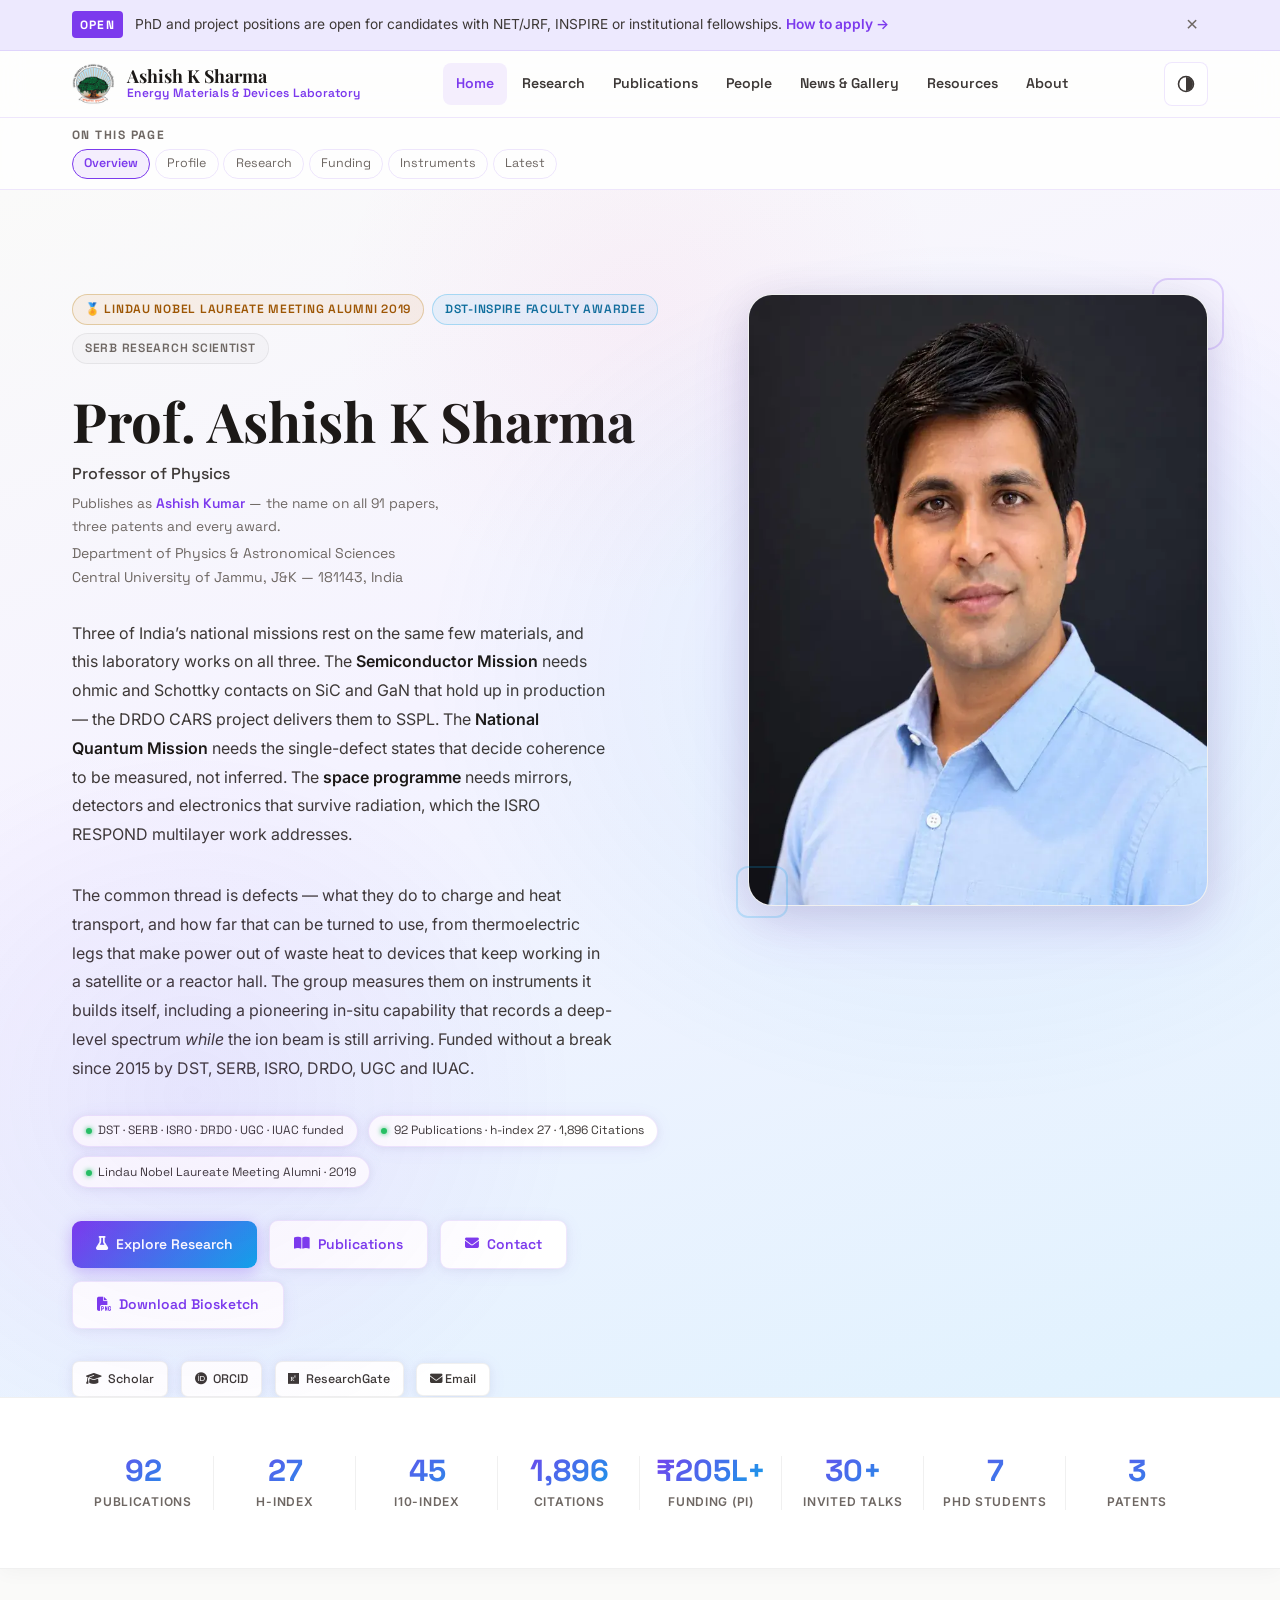
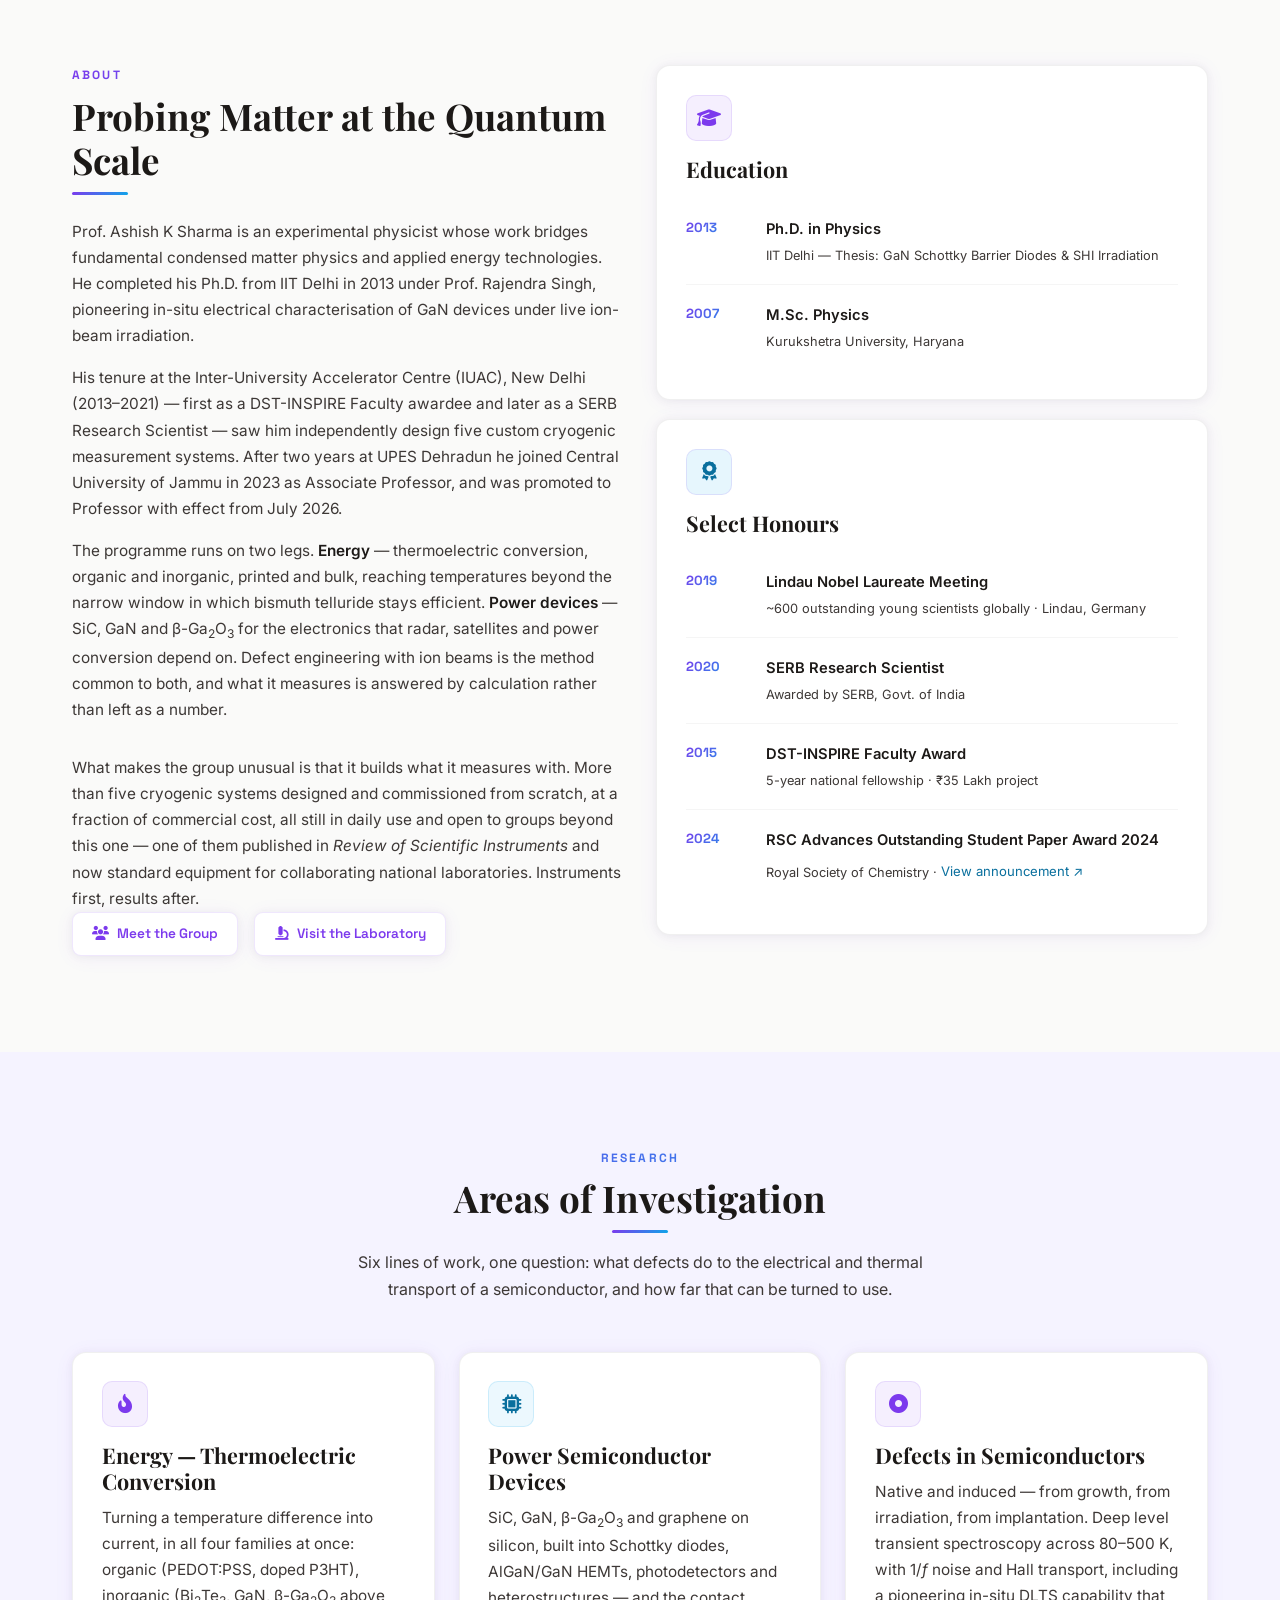
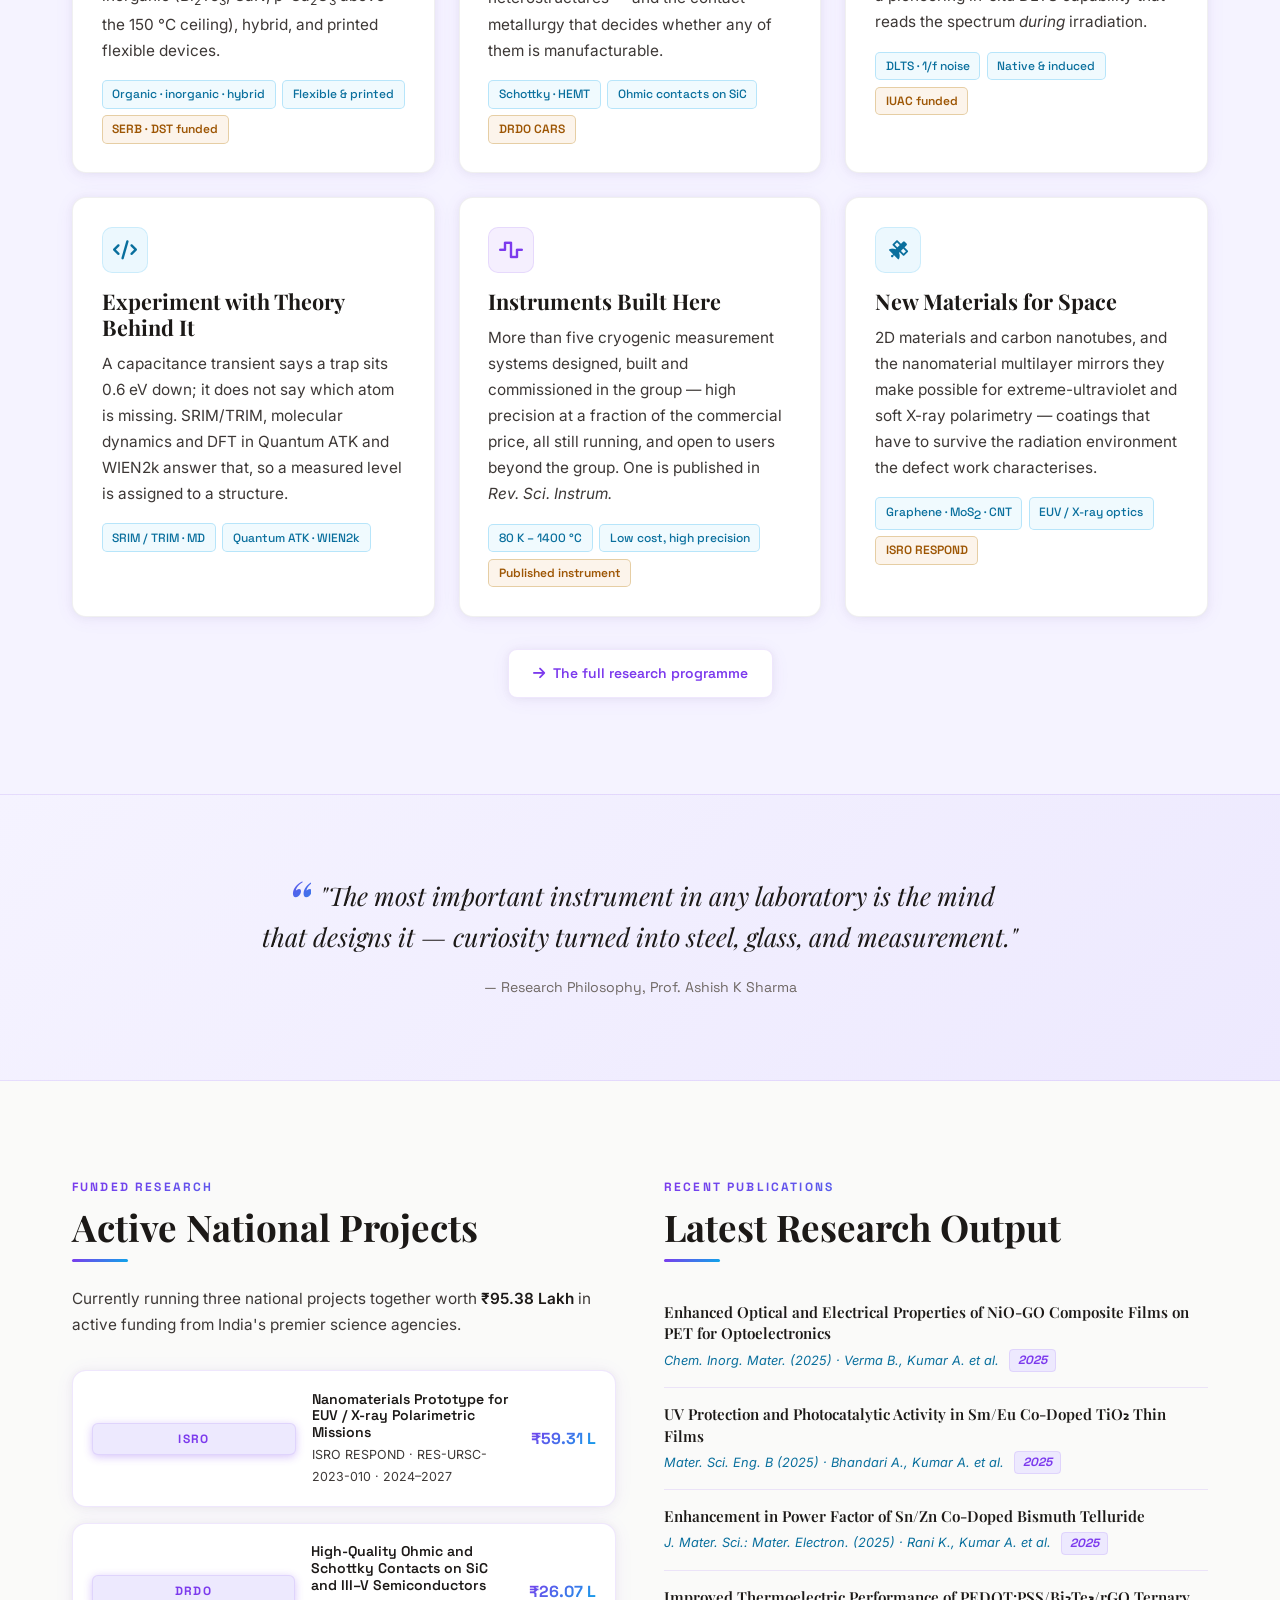
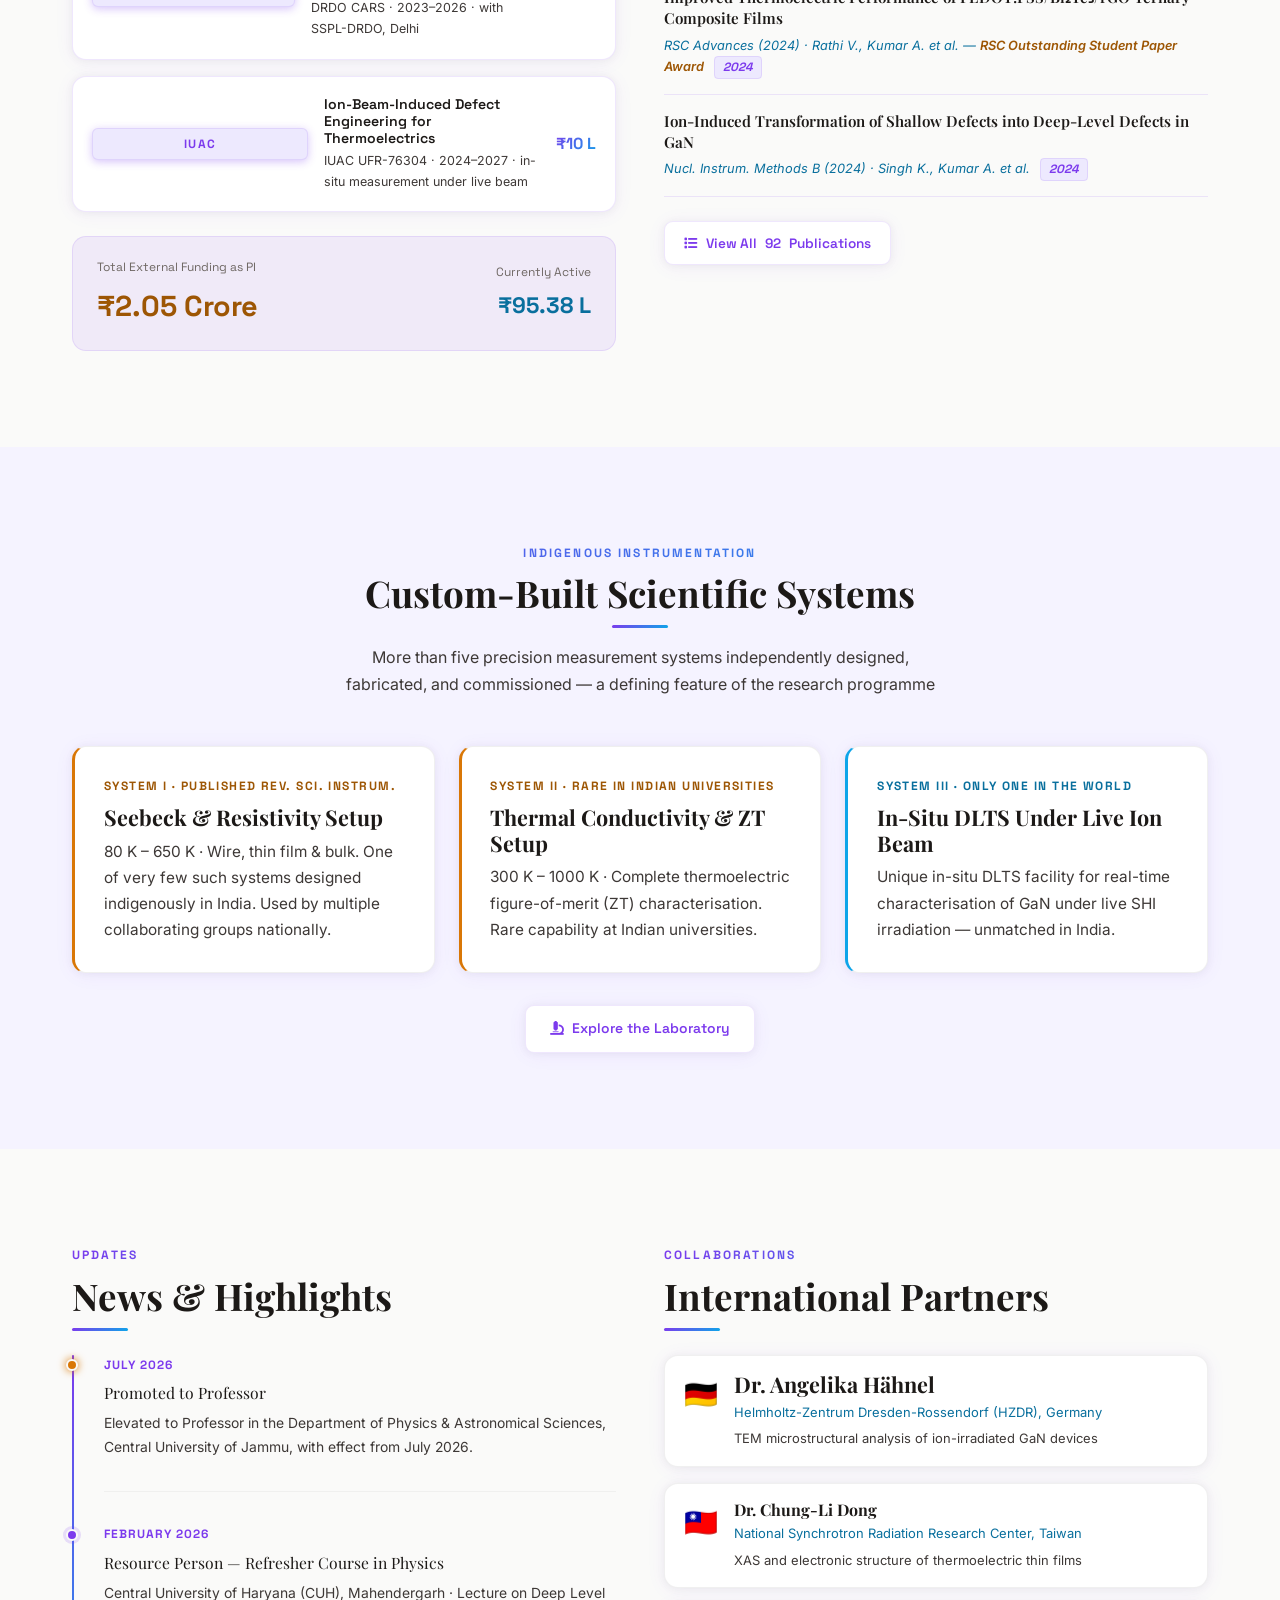
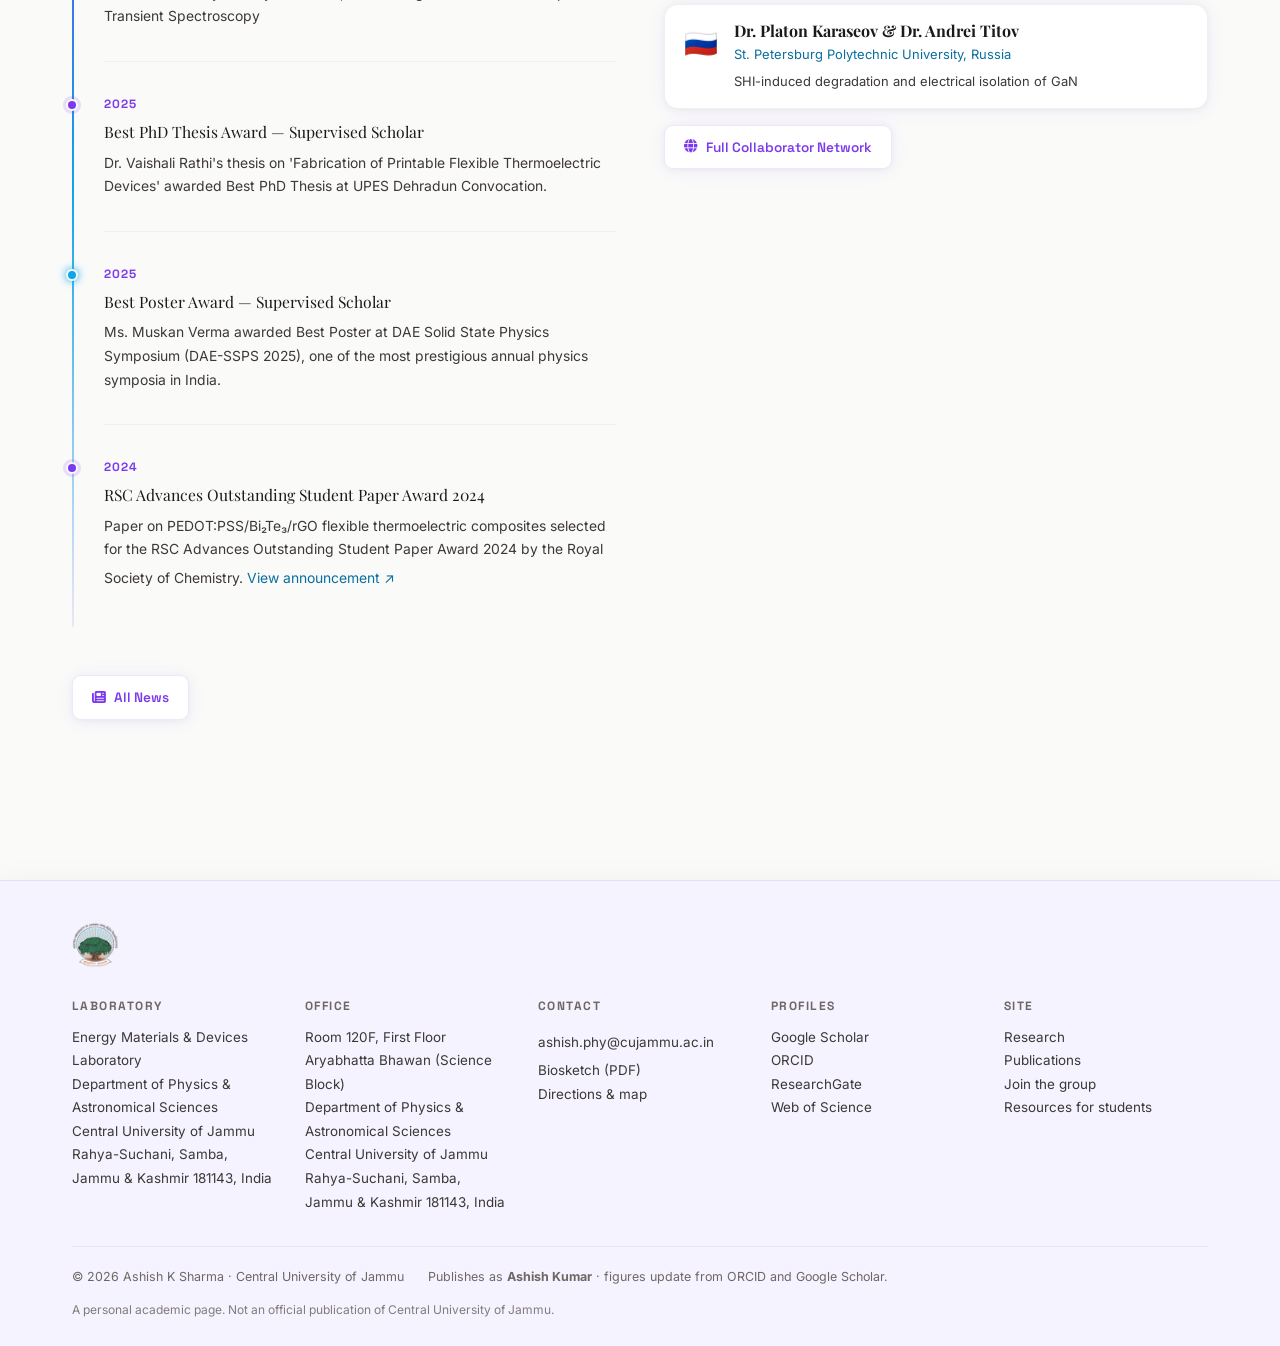
==== commit 7d2cdf79: "chore: refresh publication data (2026-10-17) [skip ci]" ====
--- a/index.html
+++ b/index.html
@@ -330,7 +330,7 @@
 
         <div class="news-chip-row fade-in delay-3">
           <span class="news-chip"><span class="dot"></span>DST · SERB · ISRO · DRDO · UGC · IUAC funded</span>
-          <span class="news-chip"><span class="dot"></span><span data-scholar="scholar_items">92</span> Publications · h-index <span data-scholar="h_index">27</span> · <span data-scholar="citations">1,894</span> Citations</span>
+          <span class="news-chip"><span class="dot"></span><span data-scholar="scholar_items">92</span> Publications · h-index <span data-scholar="h_index">27</span> · <span data-scholar="citations">1,896</span> Citations</span>
           <span class="news-chip"><span class="dot"></span>Lindau Nobel Laureate Meeting Alumni · 2019</span>
         </div>
 
@@ -389,7 +389,7 @@
         <span class="metric-label">i10-index</span>
       </div>
       <div class="metric-item">
-        <span class="metric-num" data-metric="citations" data-target="1894">1,894</span>
+        <span class="metric-num" data-metric="citations" data-target="1896">1,896</span>
         <span class="metric-label">Citations</span>
       </div>
       <div class="metric-item">
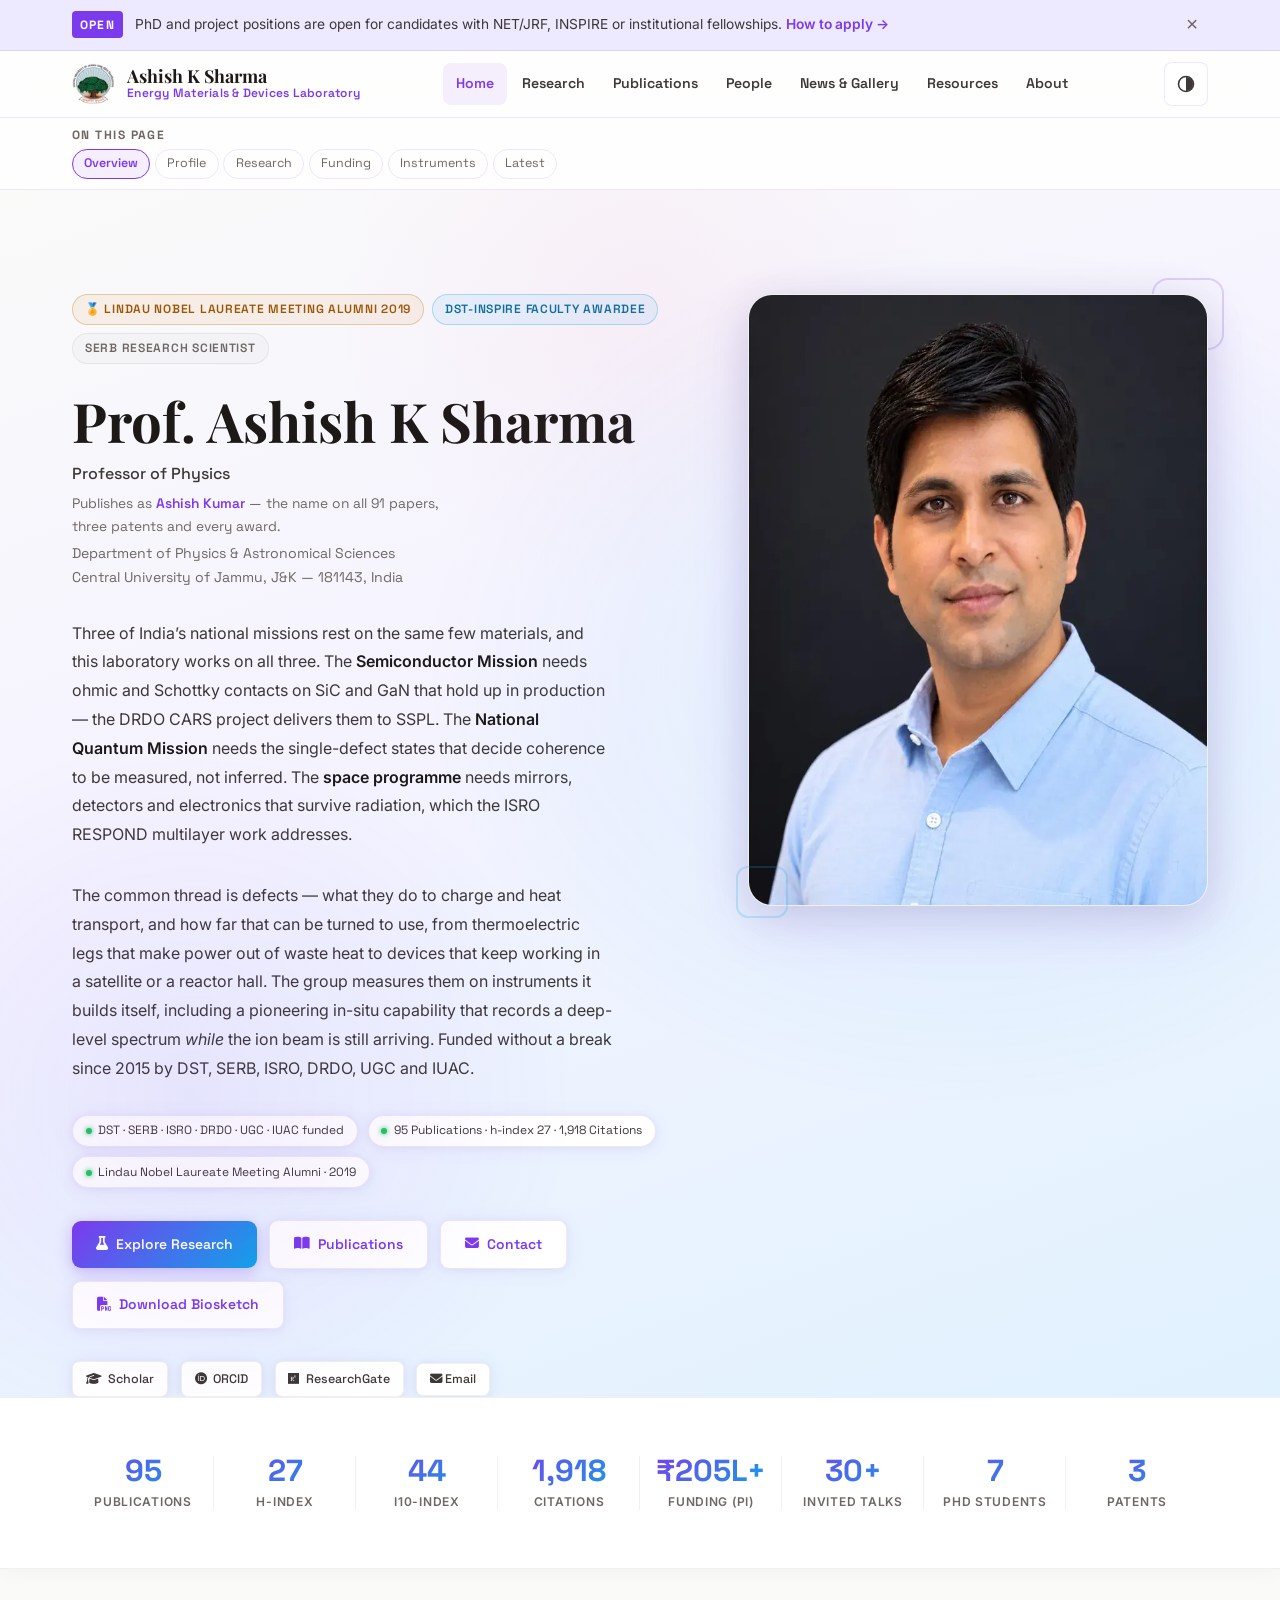
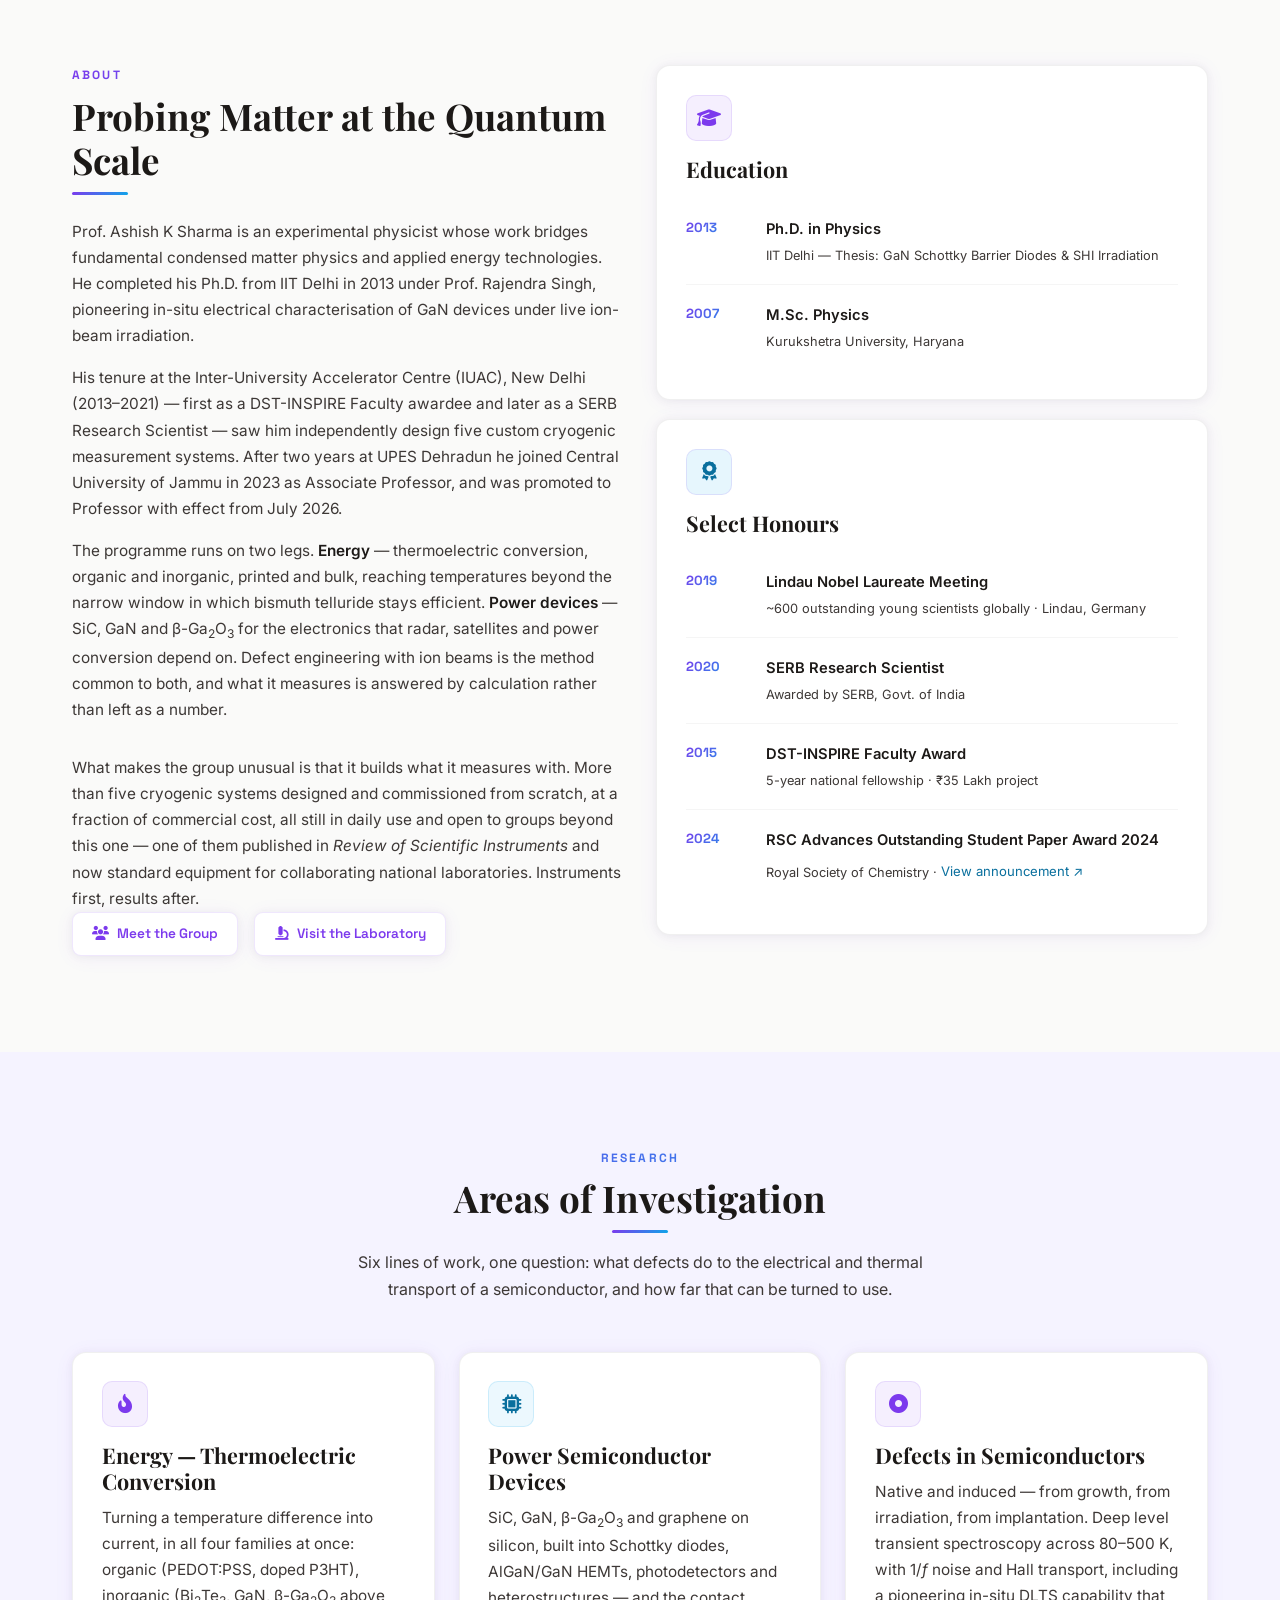
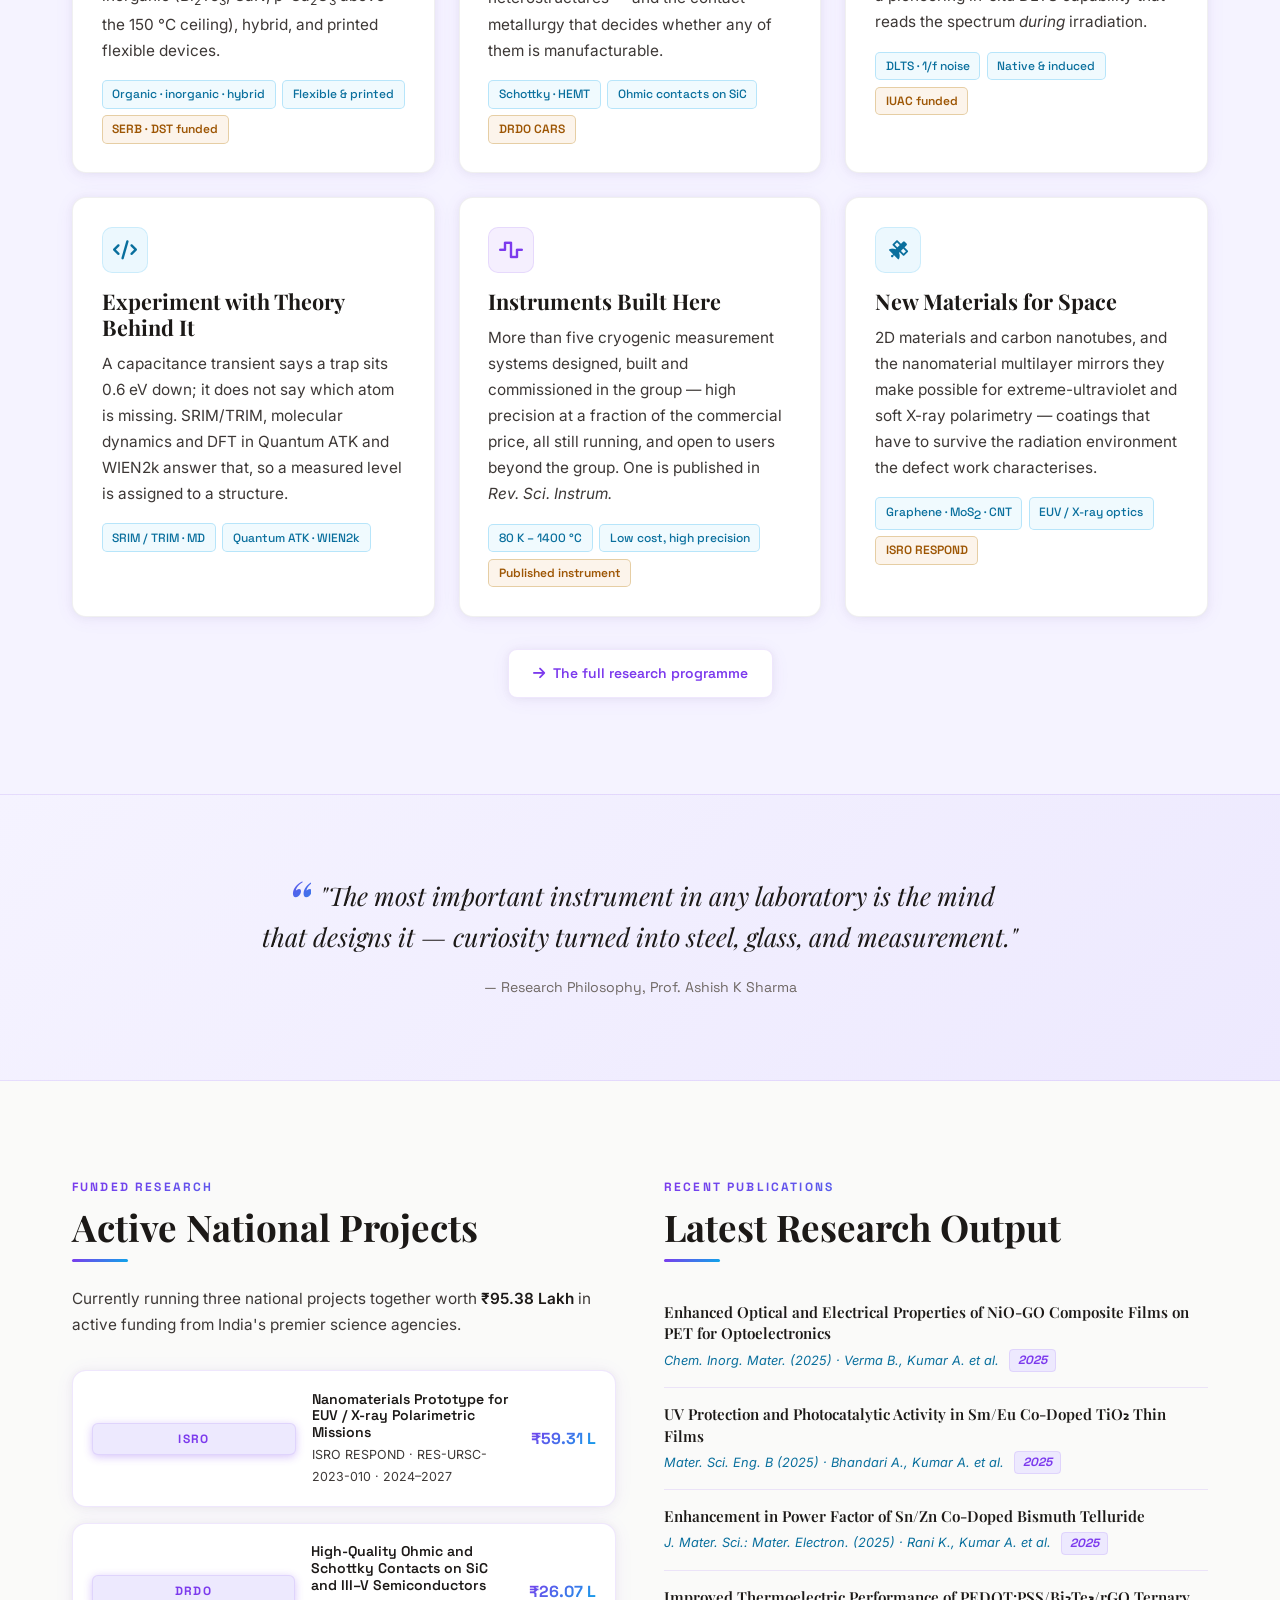
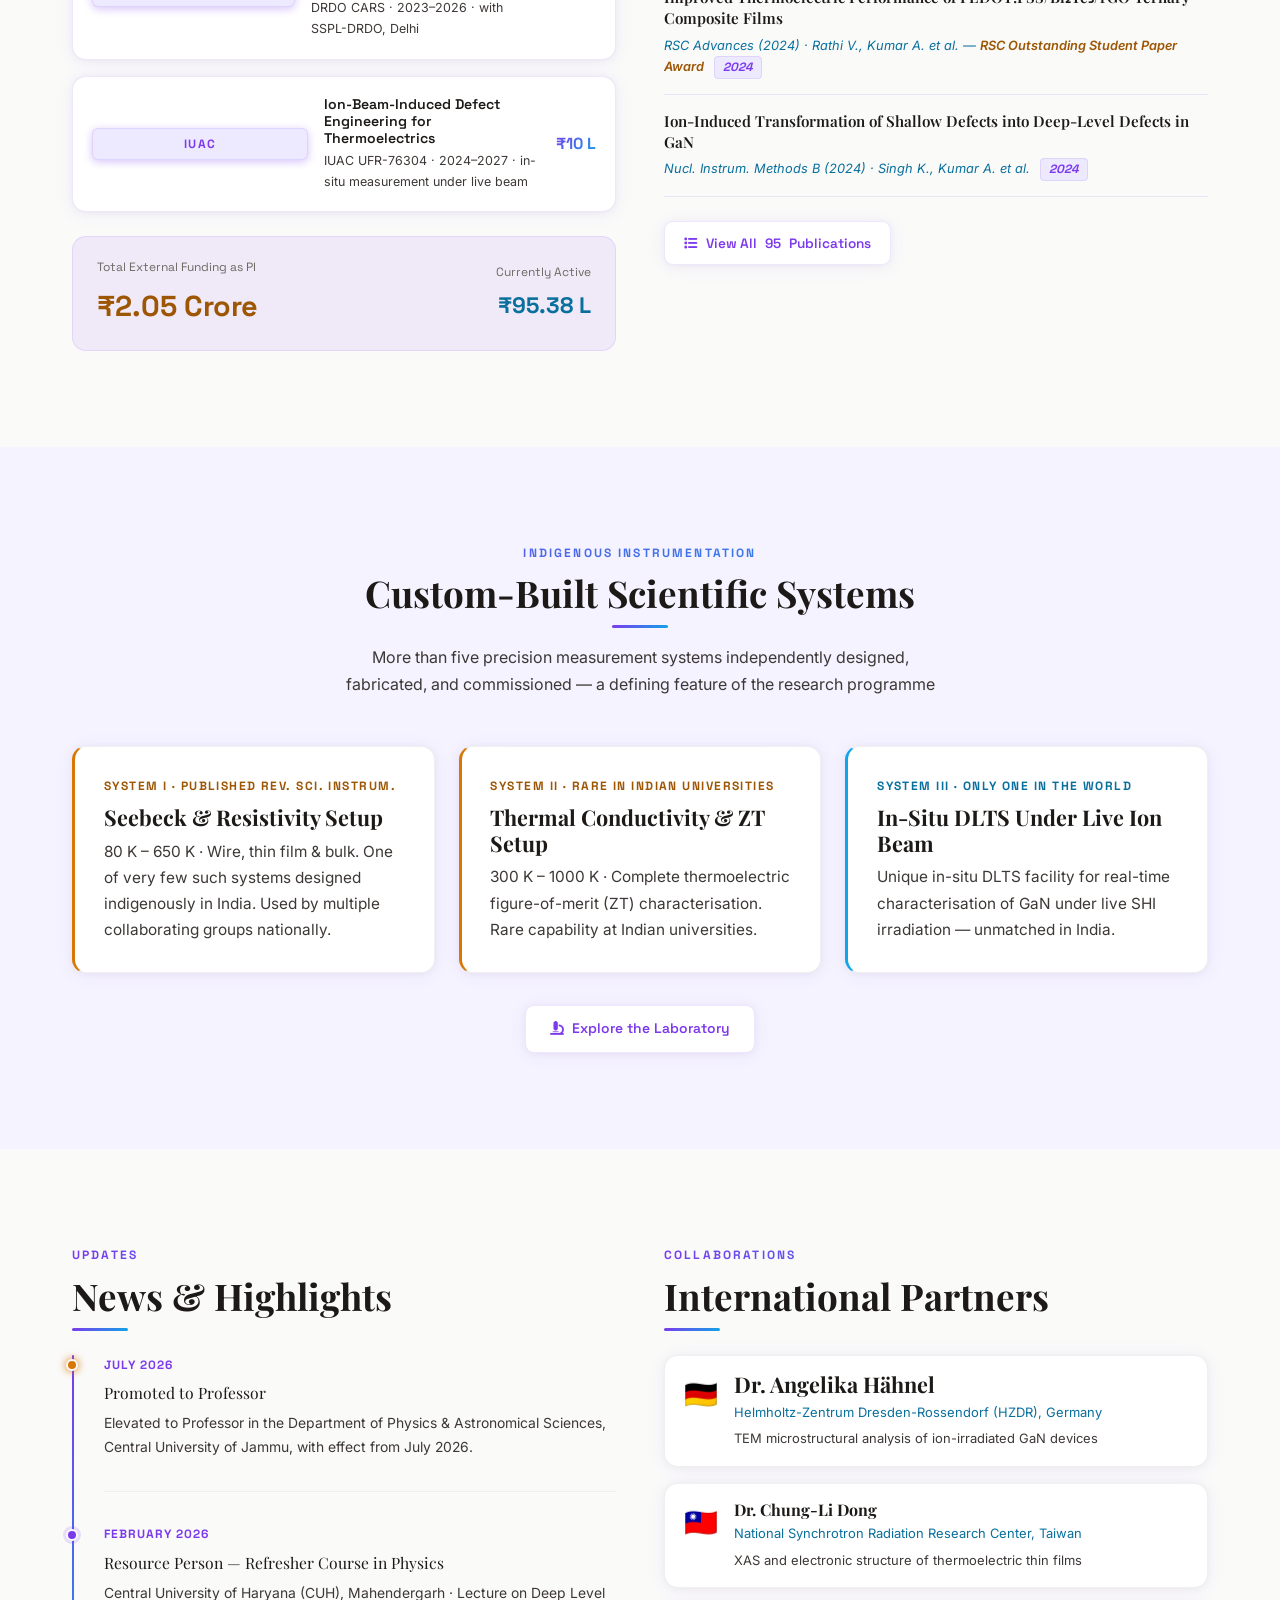
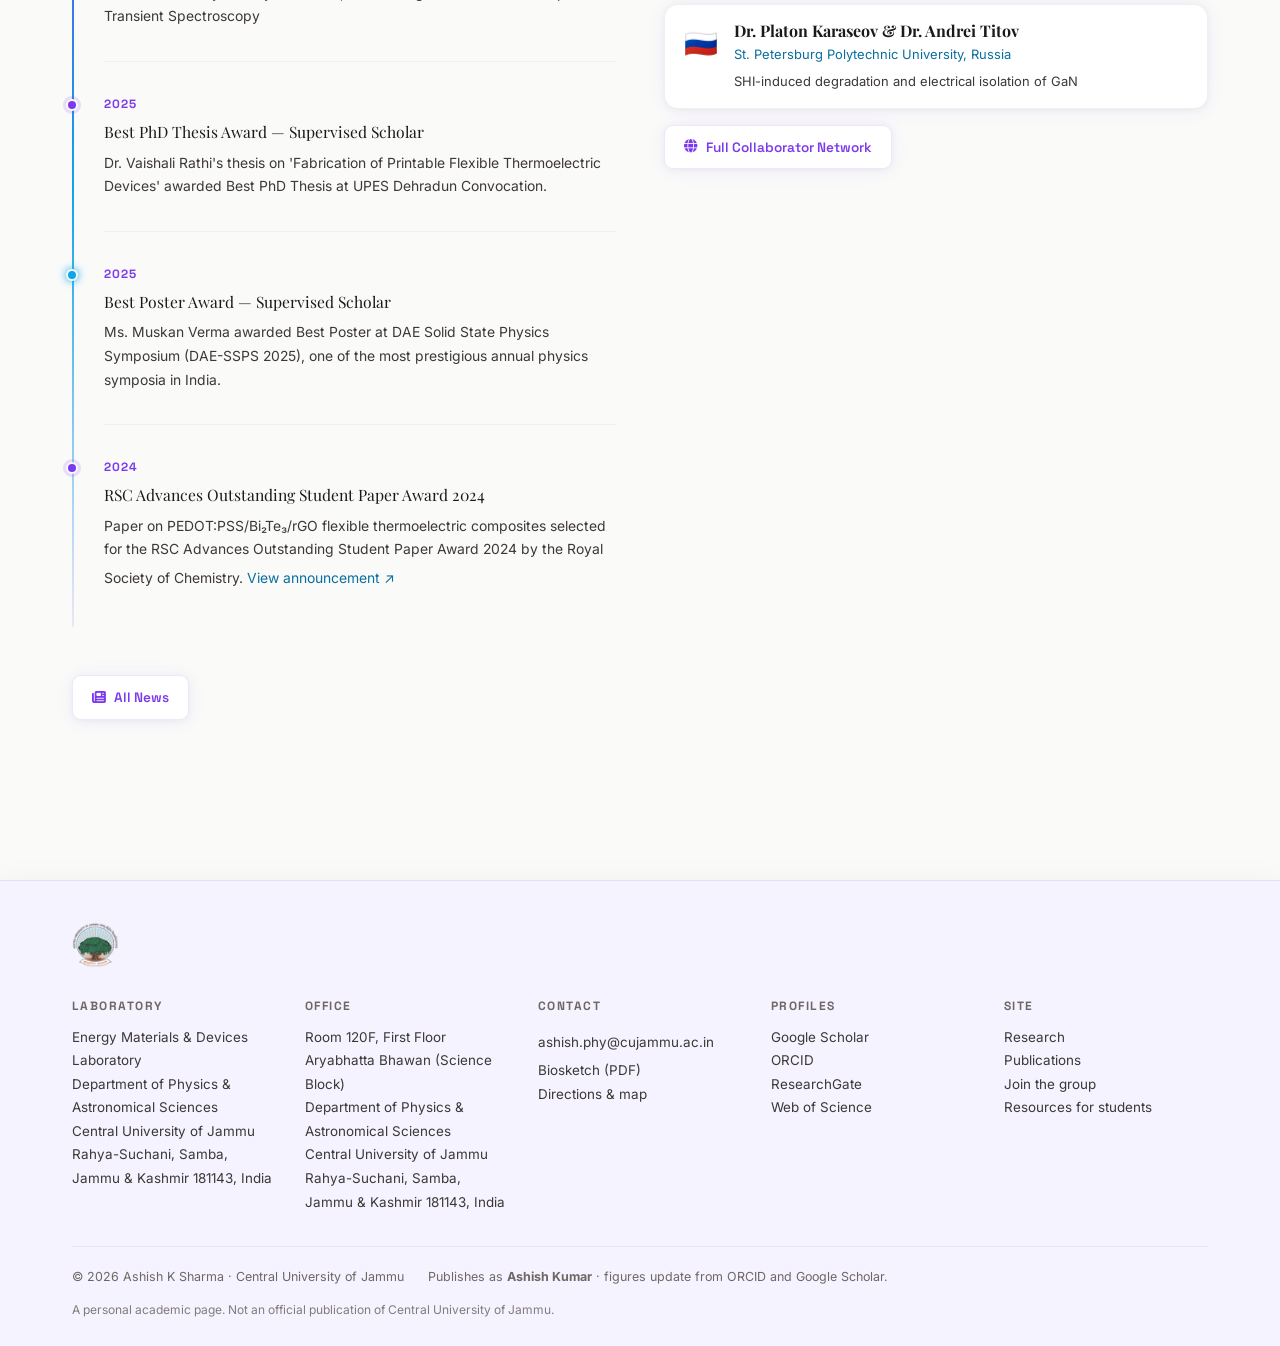
==== commit 8de06878: "chore: refresh publication data (2026-11-03) [skip ci]" ====
--- a/index.html
+++ b/index.html
@@ -330,7 +330,7 @@
 
         <div class="news-chip-row fade-in delay-3">
           <span class="news-chip"><span class="dot"></span>DST · SERB · ISRO · DRDO · UGC · IUAC funded</span>
-          <span class="news-chip"><span class="dot"></span><span data-scholar="scholar_items">92</span> Publications · h-index <span data-scholar="h_index">27</span> · <span data-scholar="citations">1,896</span> Citations</span>
+          <span class="news-chip"><span class="dot"></span><span data-scholar="scholar_items">95</span> Publications · h-index <span data-scholar="h_index">27</span> · <span data-scholar="citations">1,918</span> Citations</span>
           <span class="news-chip"><span class="dot"></span>Lindau Nobel Laureate Meeting Alumni · 2019</span>
         </div>
 
@@ -377,7 +377,7 @@
   <div class="container">
     <div class="metrics-grid">
       <div class="metric-item">
-        <span class="metric-num" data-metric="scholar_items" data-target="92" data-suffix="">92</span>
+        <span class="metric-num" data-metric="scholar_items" data-target="95" data-suffix="">95</span>
         <span class="metric-label">Publications</span>
       </div>
       <div class="metric-item">
@@ -385,11 +385,11 @@
         <span class="metric-label">h-index</span>
       </div>
       <div class="metric-item">
-        <span class="metric-num" data-metric="i10_index" data-target="45">45</span>
+        <span class="metric-num" data-metric="i10_index" data-target="44">44</span>
         <span class="metric-label">i10-index</span>
       </div>
       <div class="metric-item">
-        <span class="metric-num" data-metric="citations" data-target="1896">1,896</span>
+        <span class="metric-num" data-metric="citations" data-target="1918">1,918</span>
         <span class="metric-label">Citations</span>
       </div>
       <div class="metric-item">
@@ -636,7 +636,7 @@
         </div>
 
         <div style="margin-top:1.5rem;">
-          <a href="publications.html" class="btn btn-outline" style="font-size:0.85rem;padding:0.6rem 1.2rem;"><i class="fas fa-list" aria-hidden="true"></i> View All <span data-scholar="scholar_items">92</span> Publications</a>
+          <a href="publications.html" class="btn btn-outline" style="font-size:0.85rem;padding:0.6rem 1.2rem;"><i class="fas fa-list" aria-hidden="true"></i> View All <span data-scholar="scholar_items">95</span> Publications</a>
         </div>
       </div>
     </div>
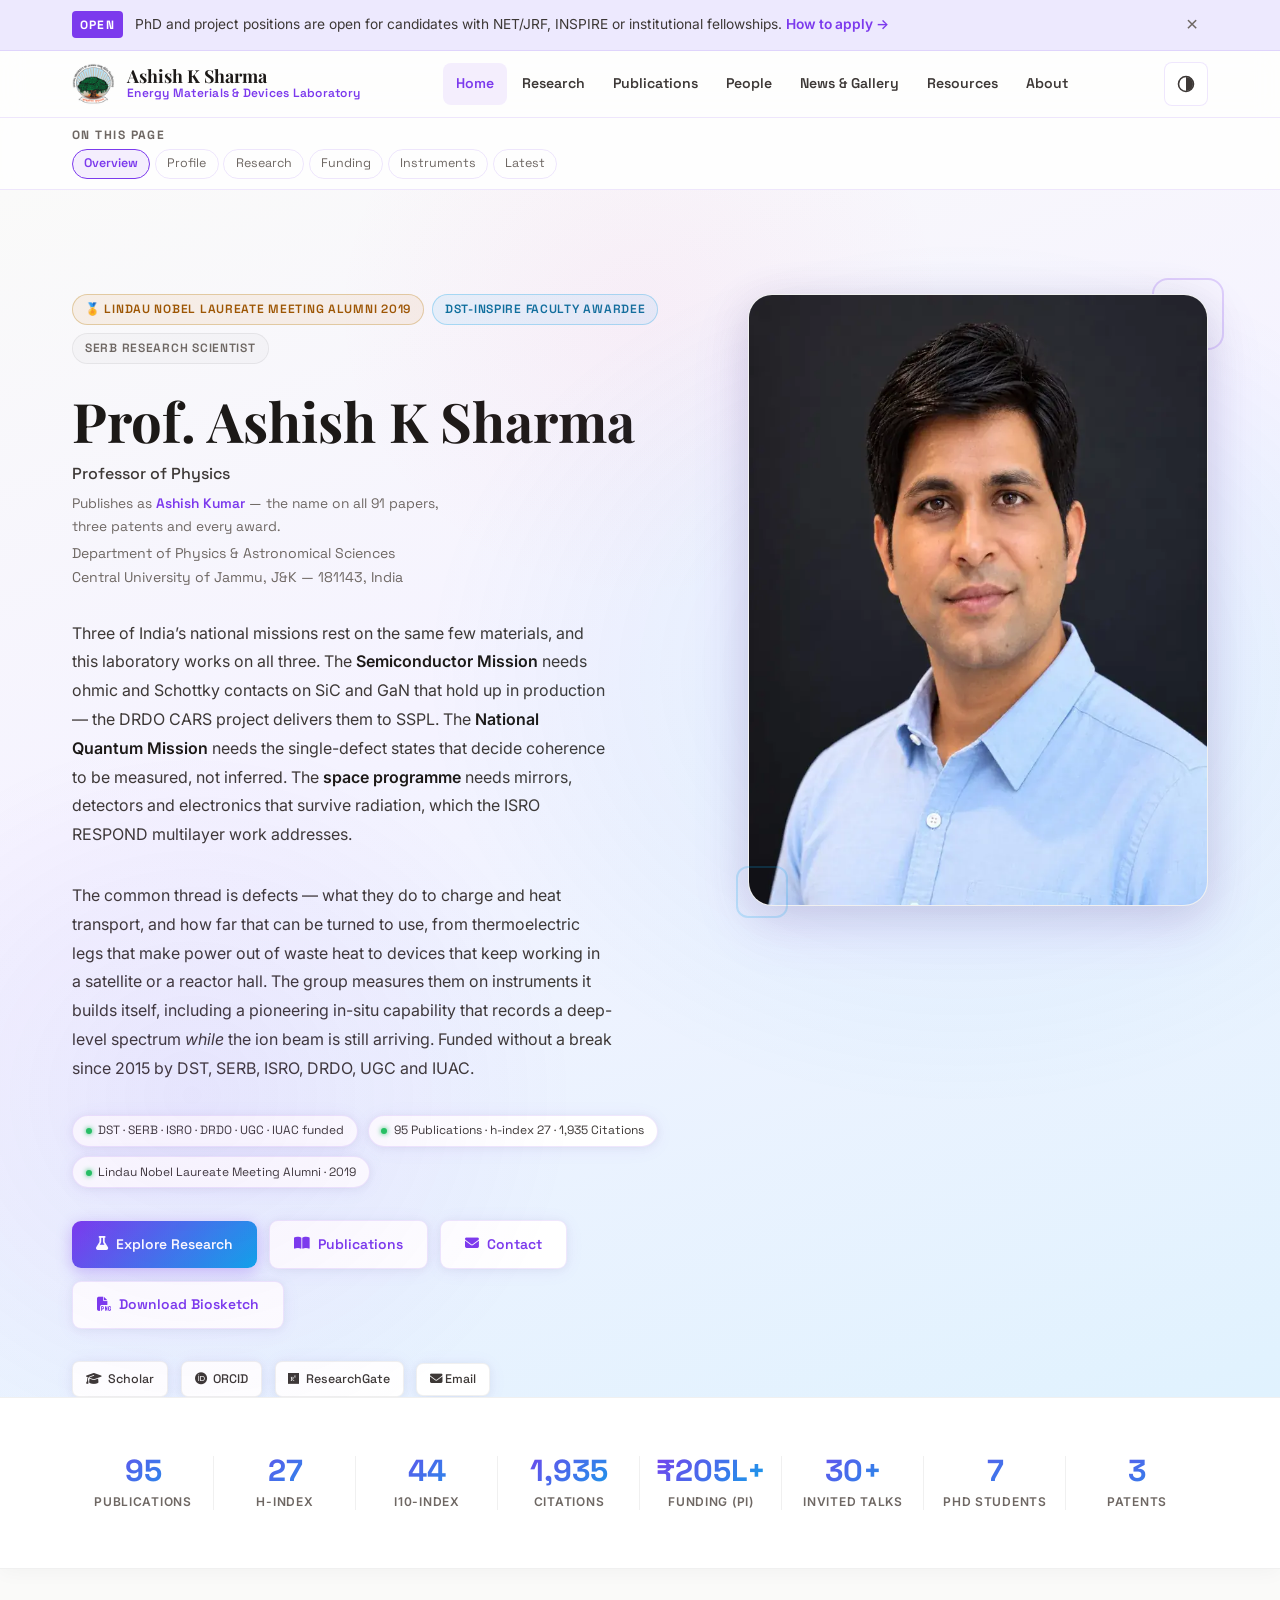
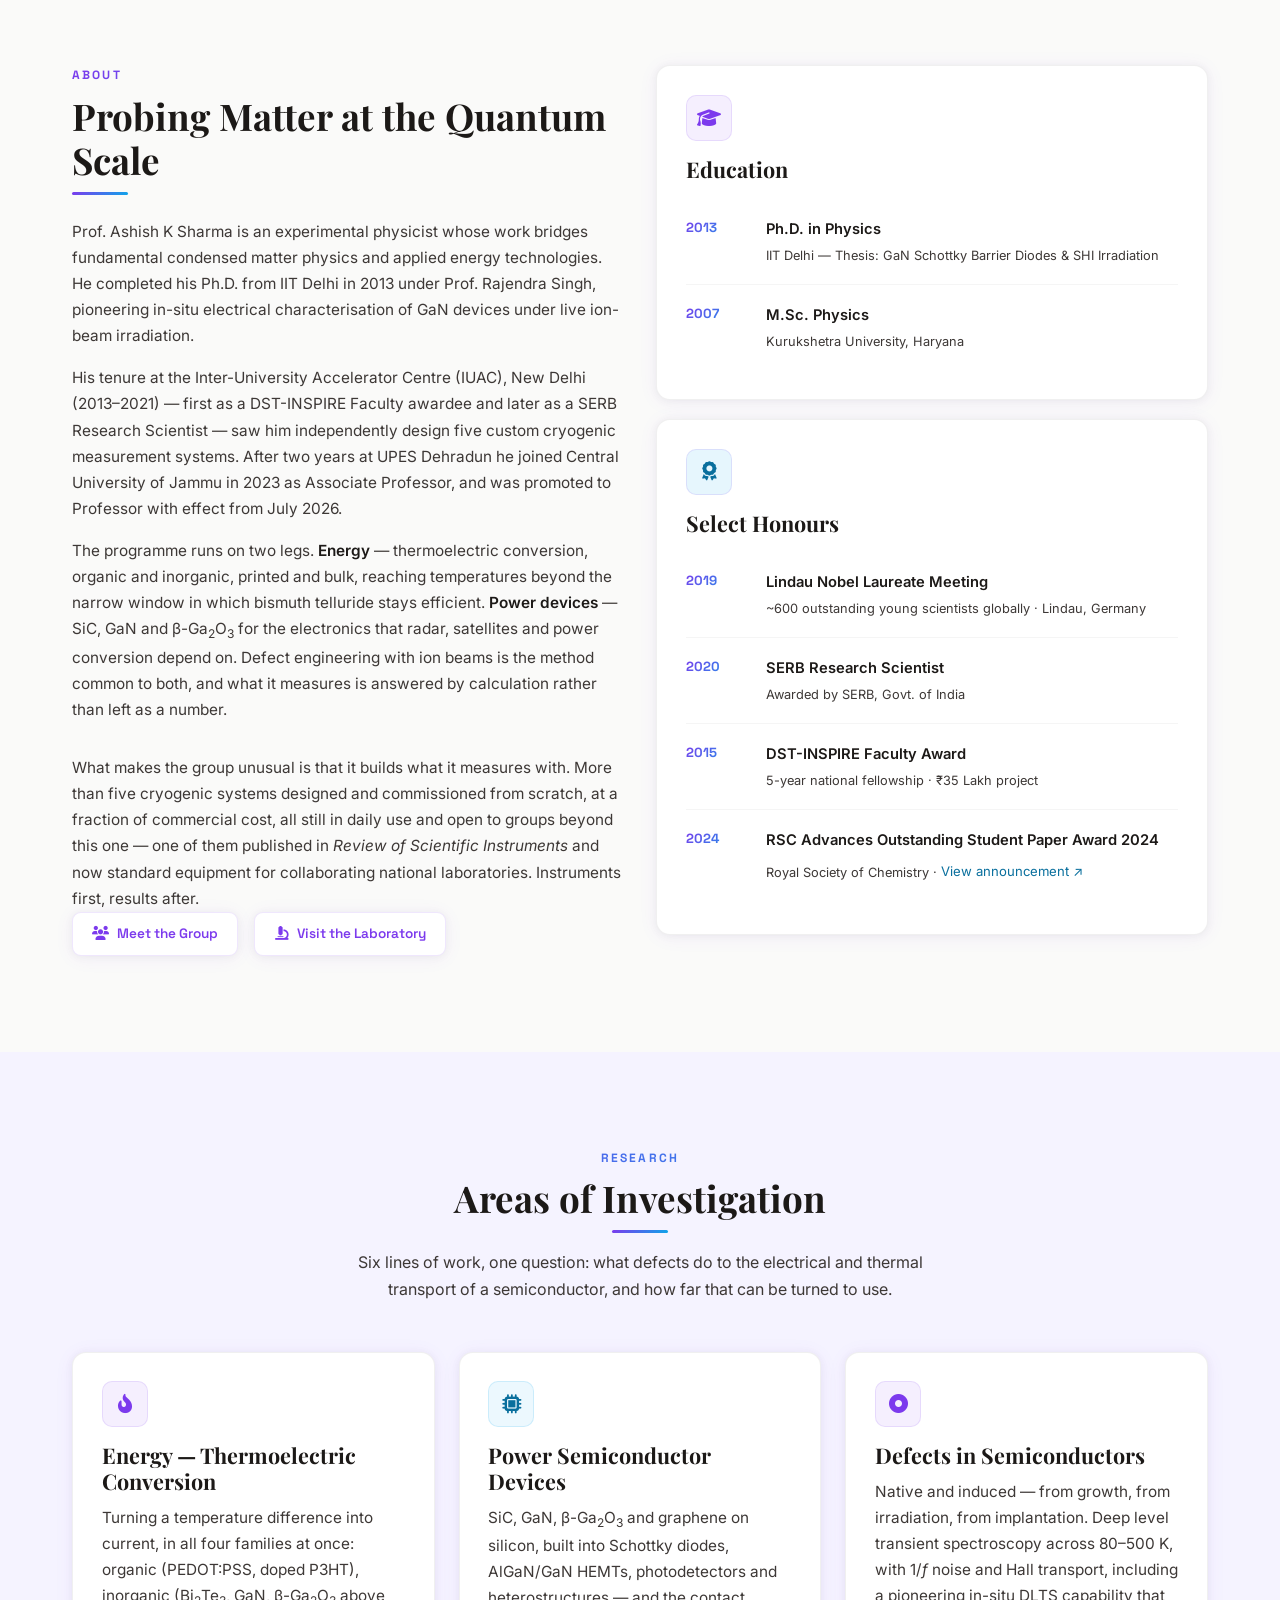
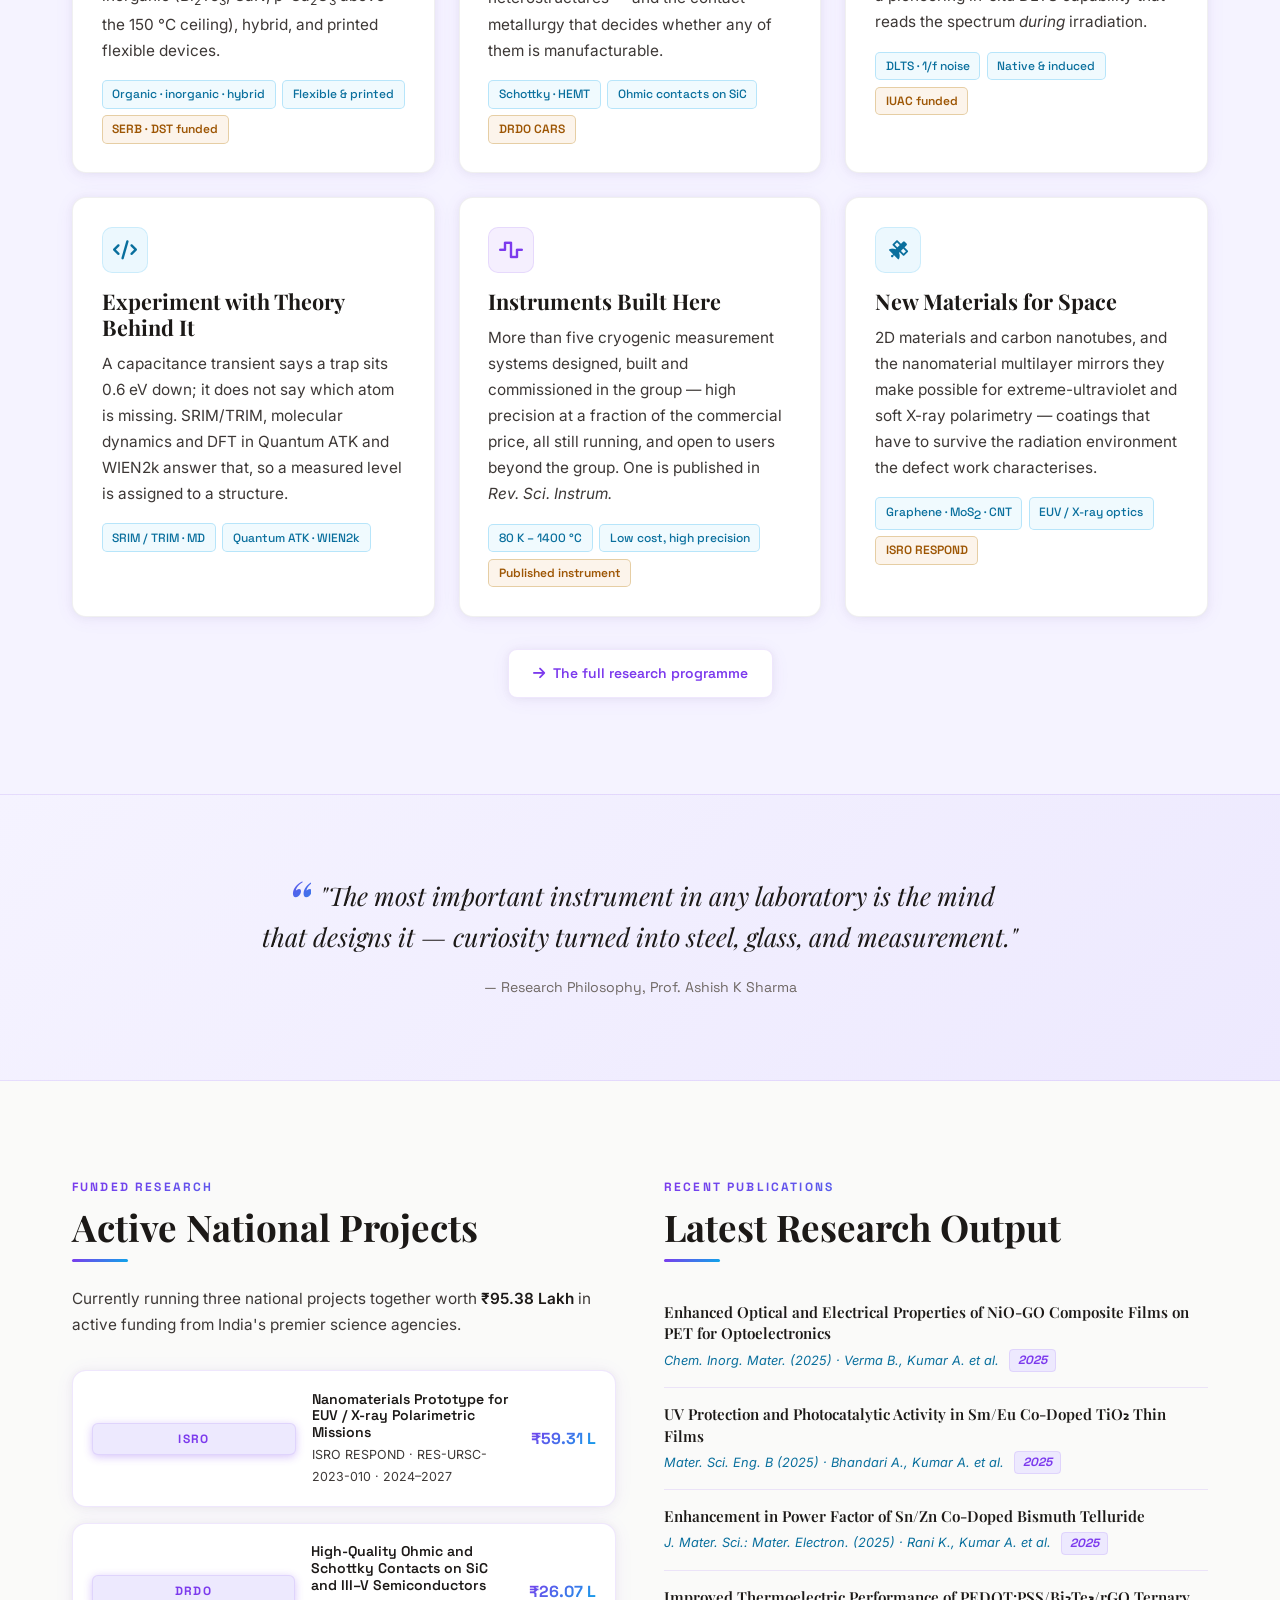
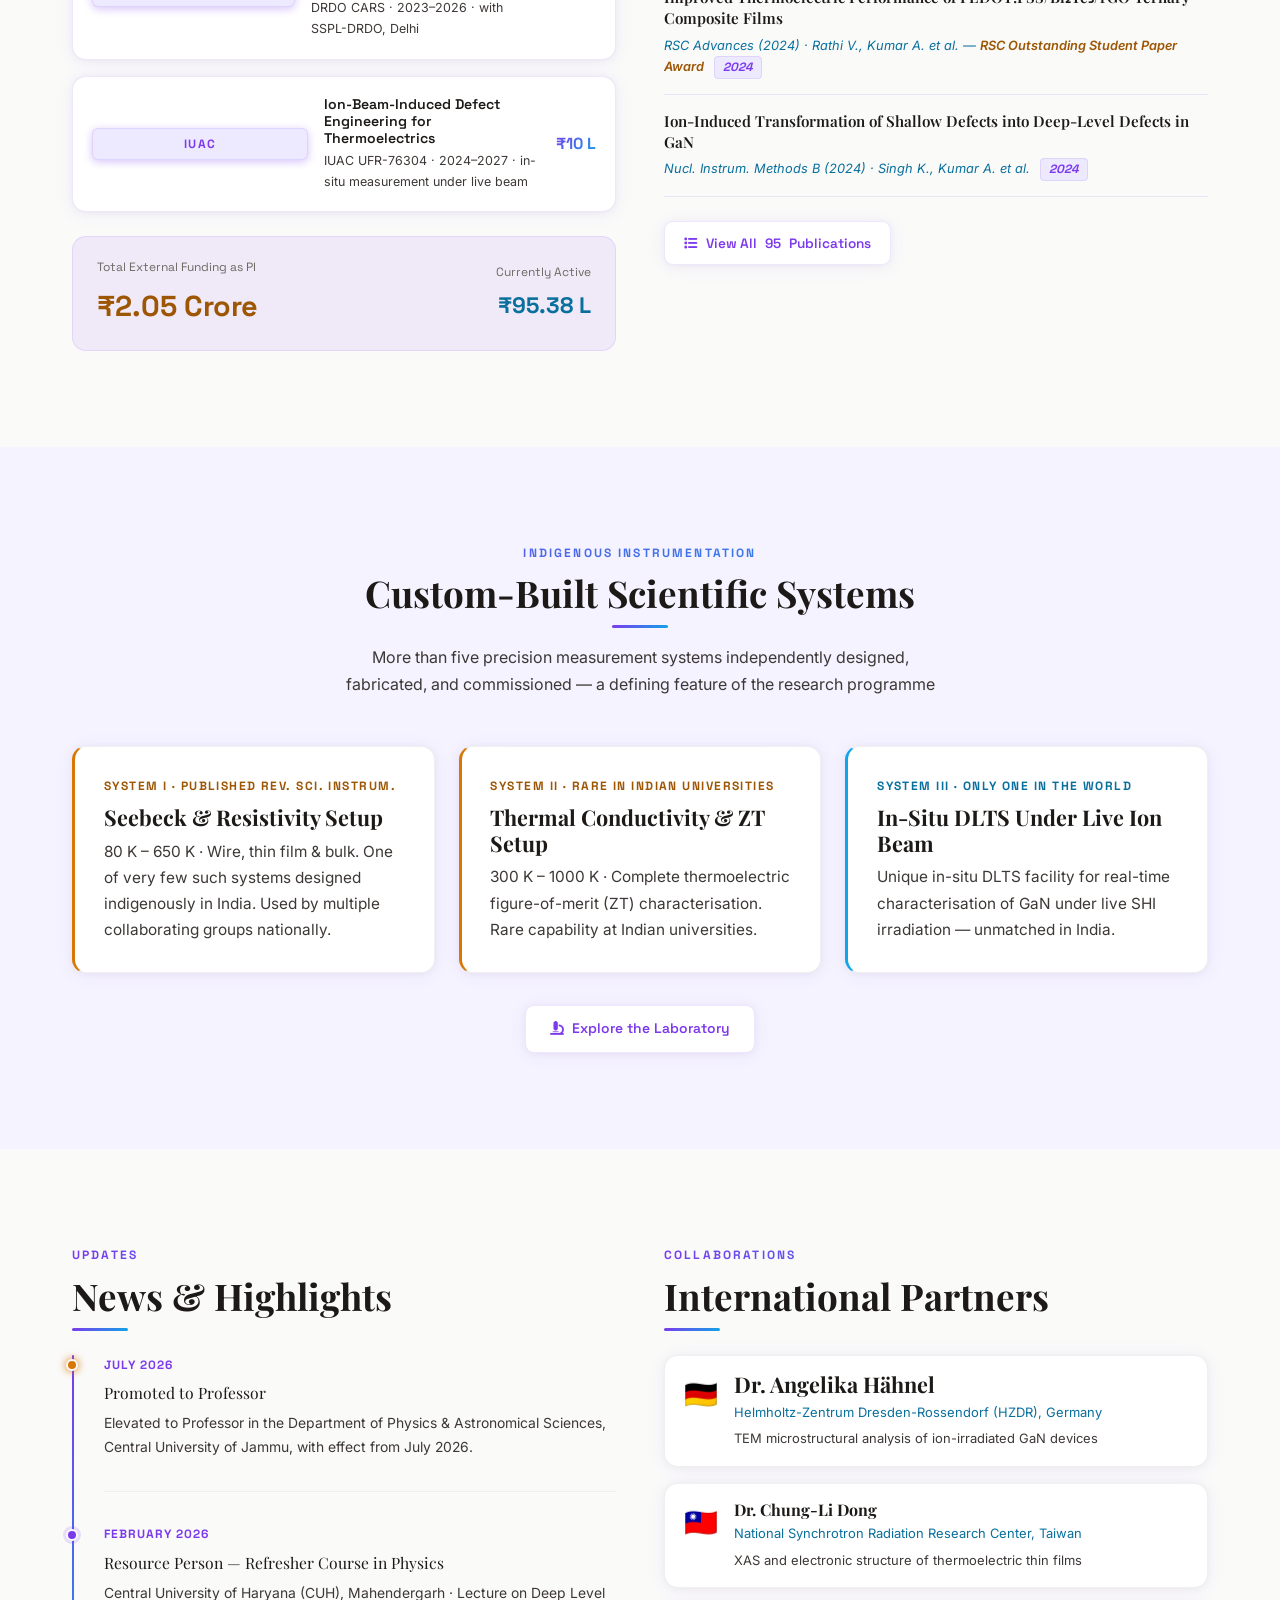
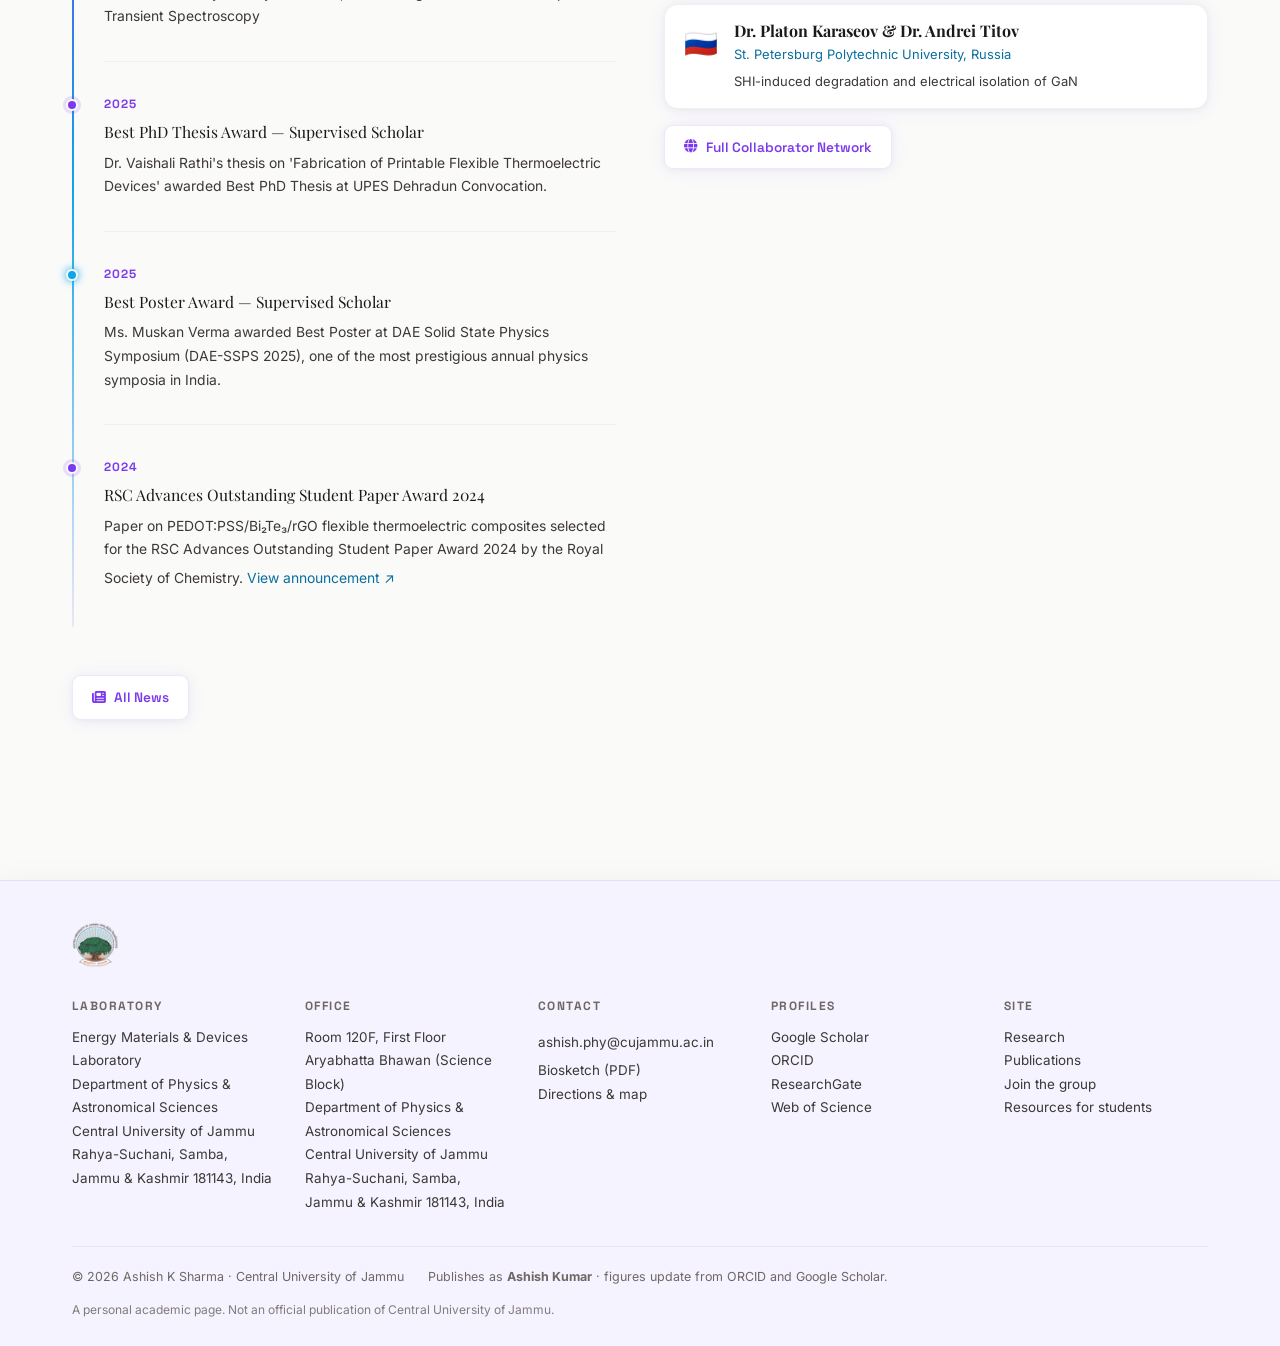
==== commit be6cf194: "chore: refresh publication data (2026-11-15) [skip ci]" ====
--- a/index.html
+++ b/index.html
@@ -330,7 +330,7 @@
 
         <div class="news-chip-row fade-in delay-3">
           <span class="news-chip"><span class="dot"></span>DST · SERB · ISRO · DRDO · UGC · IUAC funded</span>
-          <span class="news-chip"><span class="dot"></span><span data-scholar="scholar_items">95</span> Publications · h-index <span data-scholar="h_index">27</span> · <span data-scholar="citations">1,918</span> Citations</span>
+          <span class="news-chip"><span class="dot"></span><span data-scholar="scholar_items">95</span> Publications · h-index <span data-scholar="h_index">27</span> · <span data-scholar="citations">1,935</span> Citations</span>
           <span class="news-chip"><span class="dot"></span>Lindau Nobel Laureate Meeting Alumni · 2019</span>
         </div>
 
@@ -389,7 +389,7 @@
         <span class="metric-label">i10-index</span>
       </div>
       <div class="metric-item">
-        <span class="metric-num" data-metric="citations" data-target="1918">1,918</span>
+        <span class="metric-num" data-metric="citations" data-target="1935">1,935</span>
         <span class="metric-label">Citations</span>
       </div>
       <div class="metric-item">
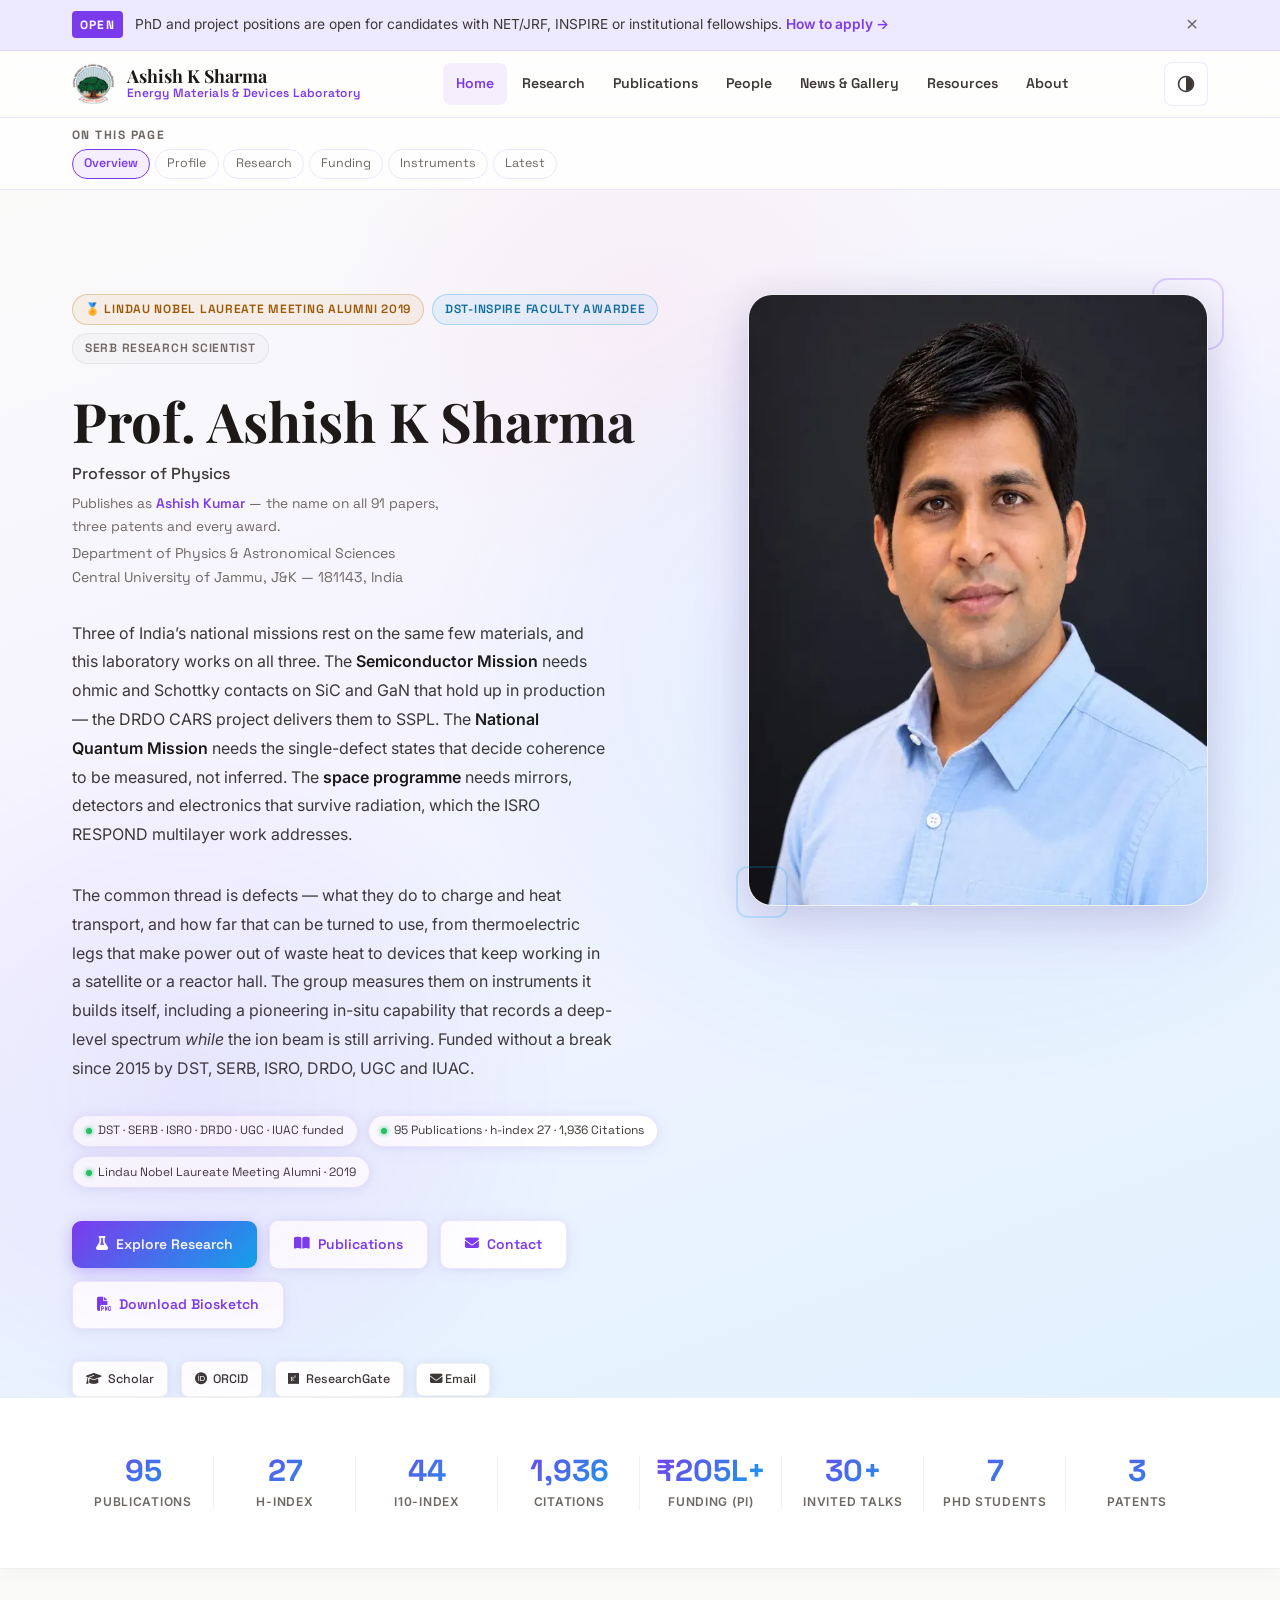
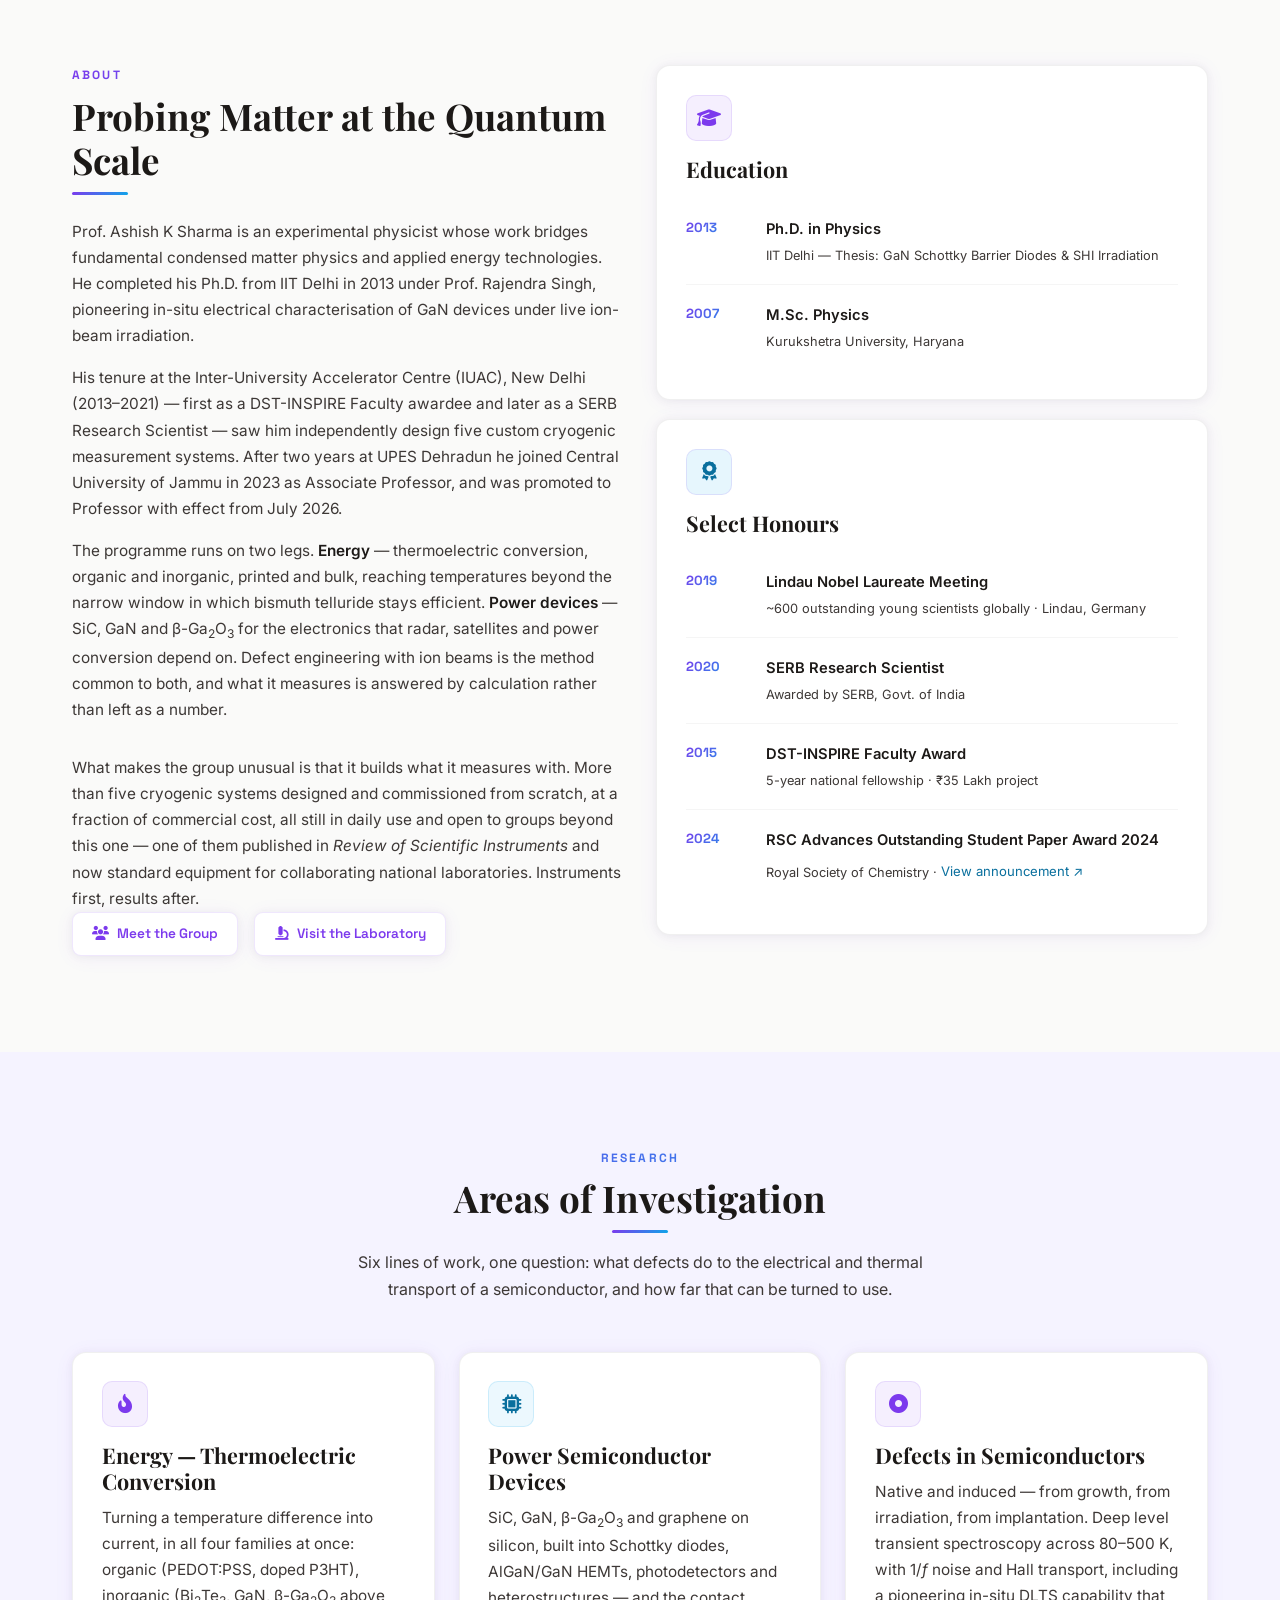
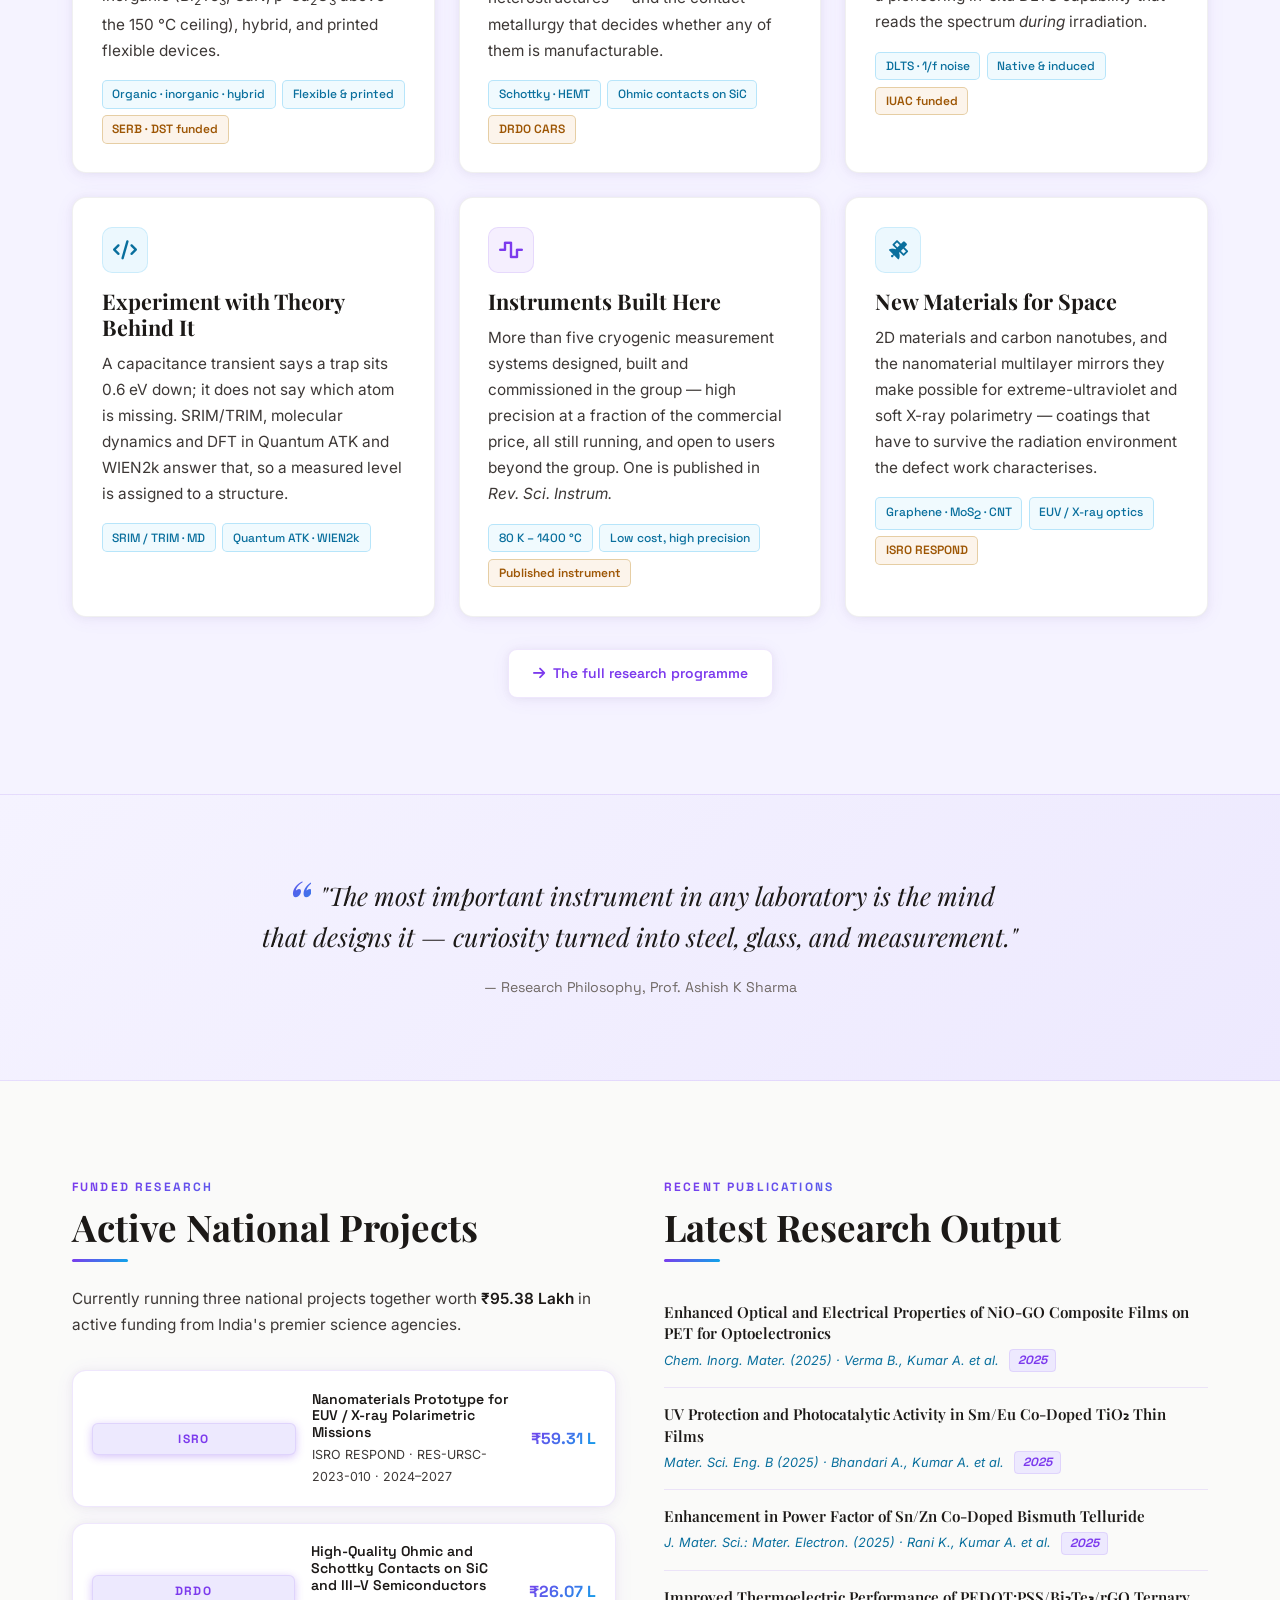
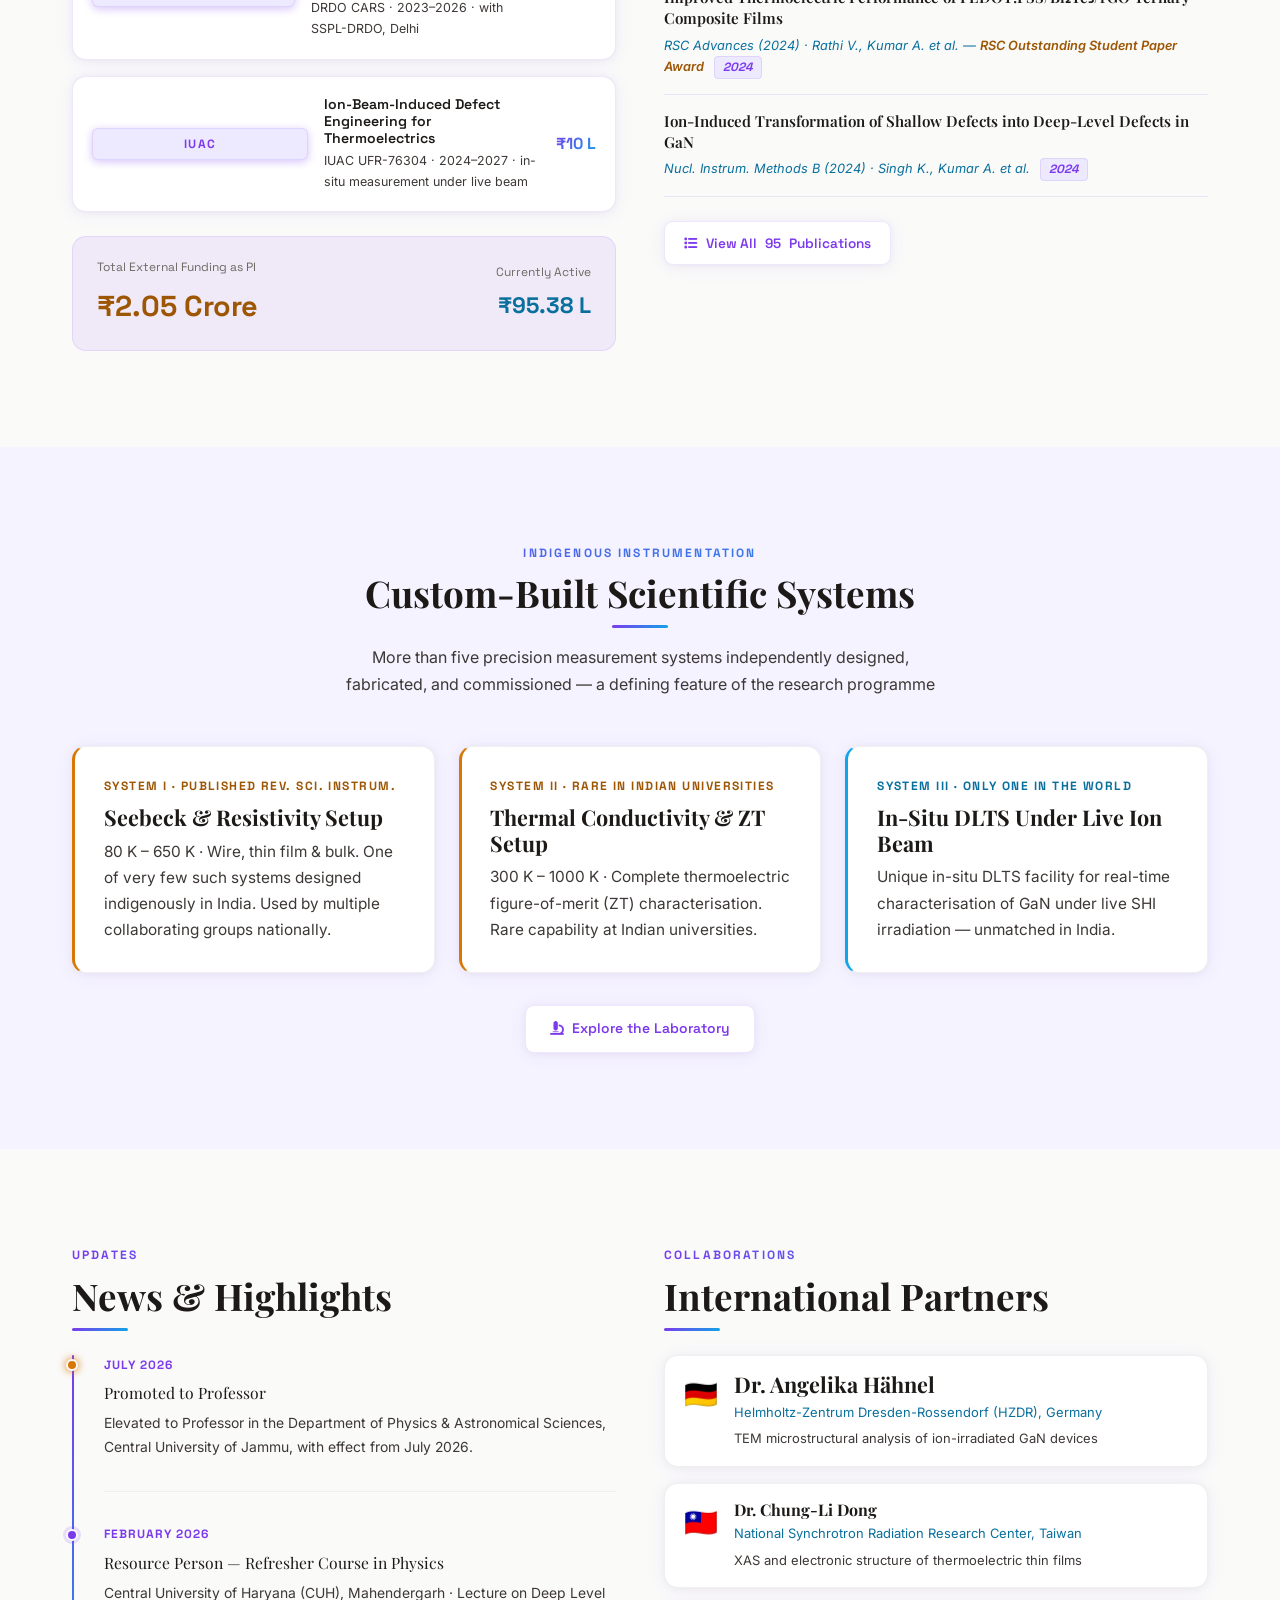
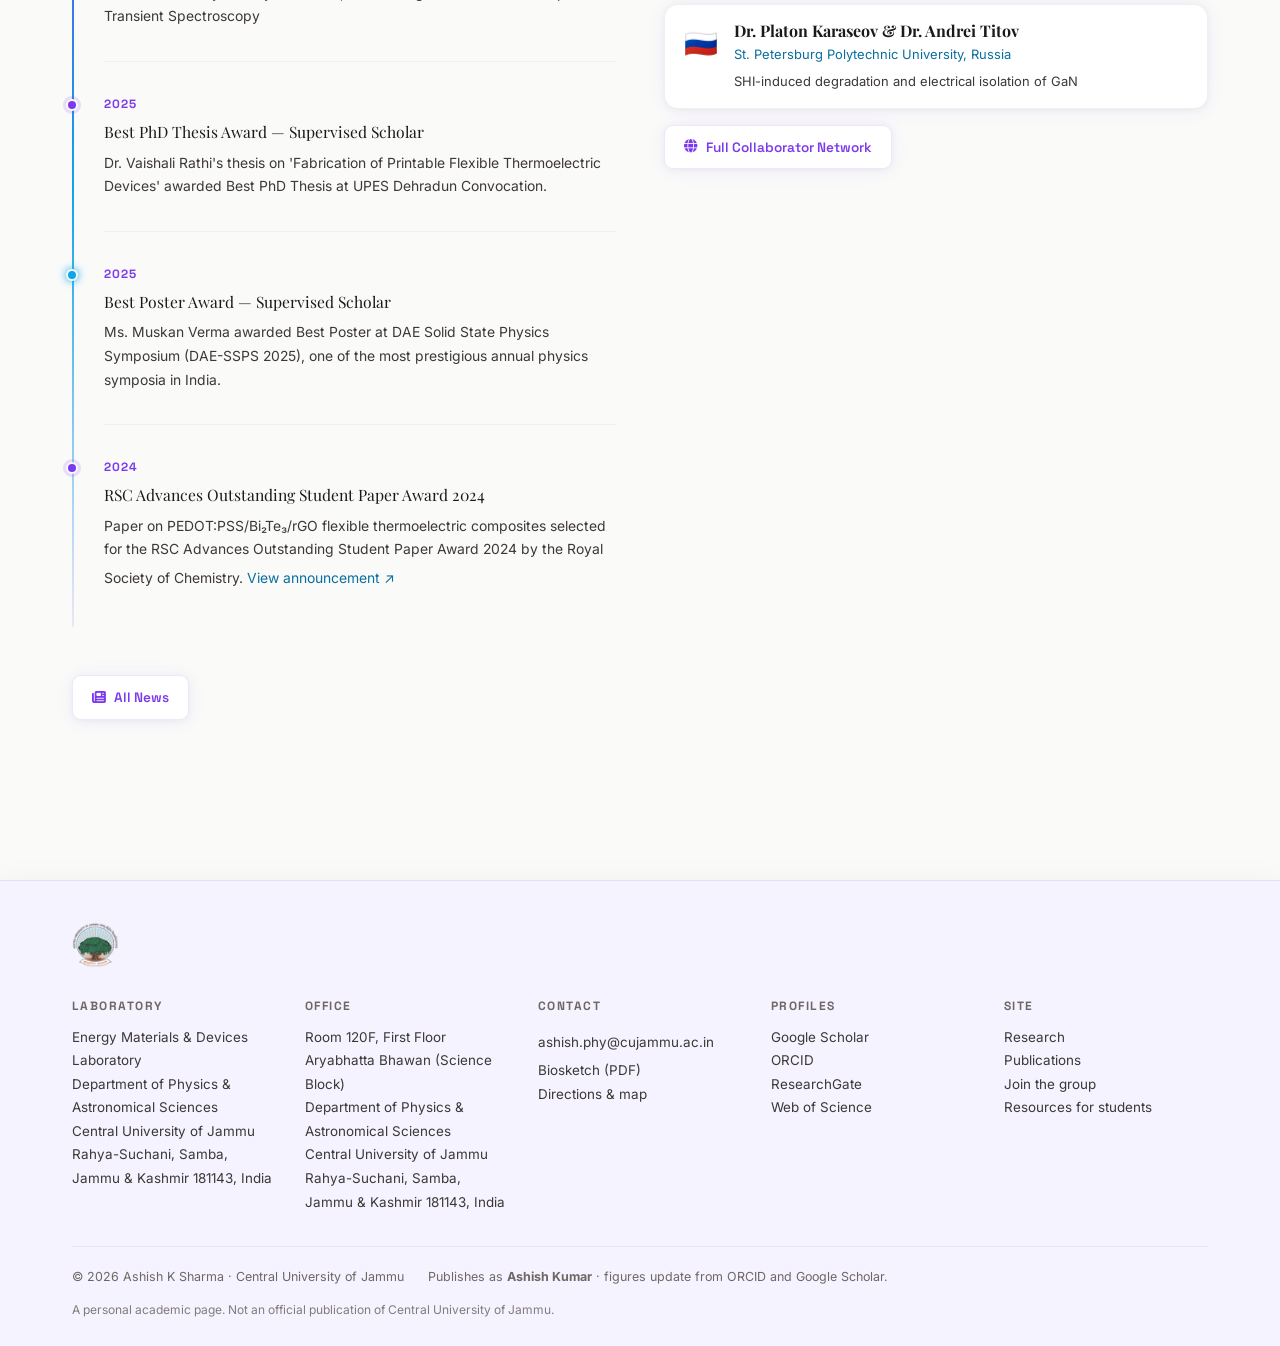
==== commit 176e86b6: "chore: refresh publication data (2026-11-18) [skip ci]" ====
--- a/index.html
+++ b/index.html
@@ -330,7 +330,7 @@
 
         <div class="news-chip-row fade-in delay-3">
           <span class="news-chip"><span class="dot"></span>DST · SERB · ISRO · DRDO · UGC · IUAC funded</span>
-          <span class="news-chip"><span class="dot"></span><span data-scholar="scholar_items">95</span> Publications · h-index <span data-scholar="h_index">27</span> · <span data-scholar="citations">1,935</span> Citations</span>
+          <span class="news-chip"><span class="dot"></span><span data-scholar="scholar_items">95</span> Publications · h-index <span data-scholar="h_index">27</span> · <span data-scholar="citations">1,936</span> Citations</span>
           <span class="news-chip"><span class="dot"></span>Lindau Nobel Laureate Meeting Alumni · 2019</span>
         </div>
 
@@ -389,7 +389,7 @@
         <span class="metric-label">i10-index</span>
       </div>
       <div class="metric-item">
-        <span class="metric-num" data-metric="citations" data-target="1935">1,935</span>
+        <span class="metric-num" data-metric="citations" data-target="1936">1,936</span>
         <span class="metric-label">Citations</span>
       </div>
       <div class="metric-item">
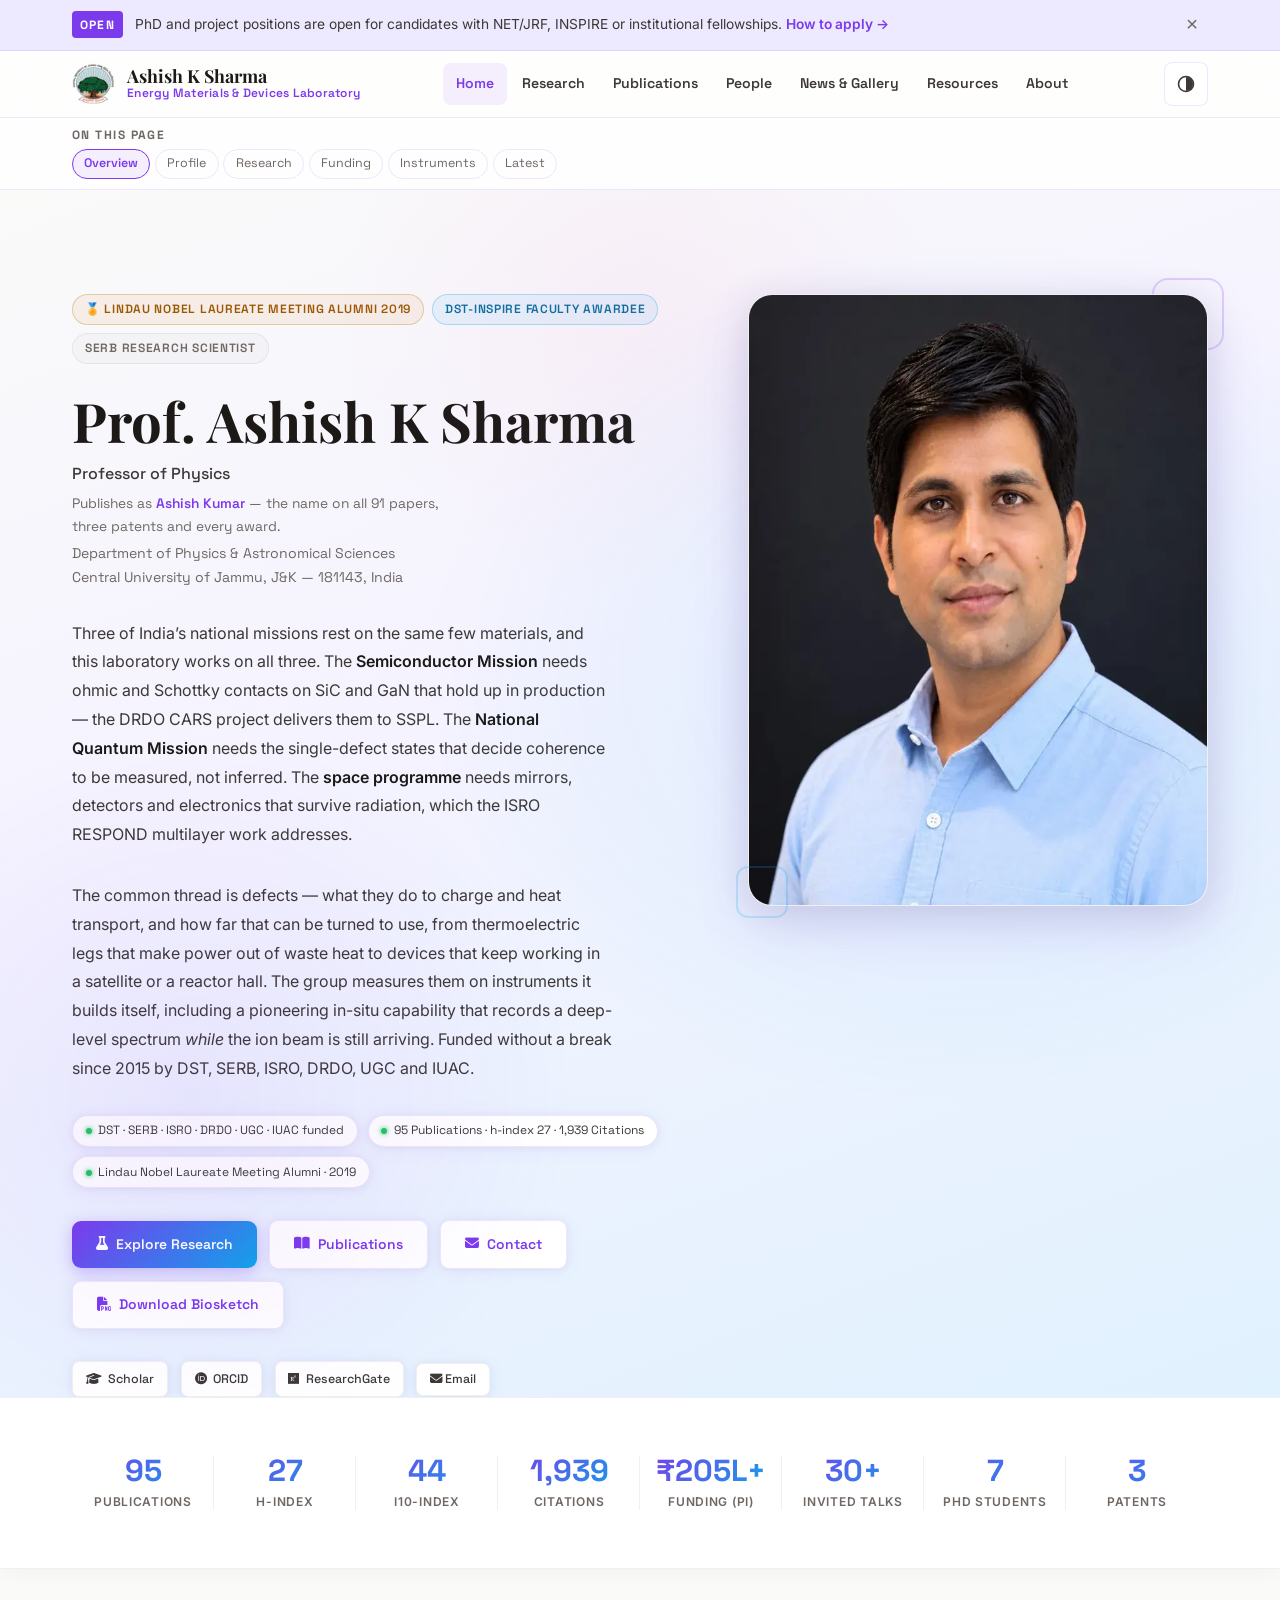
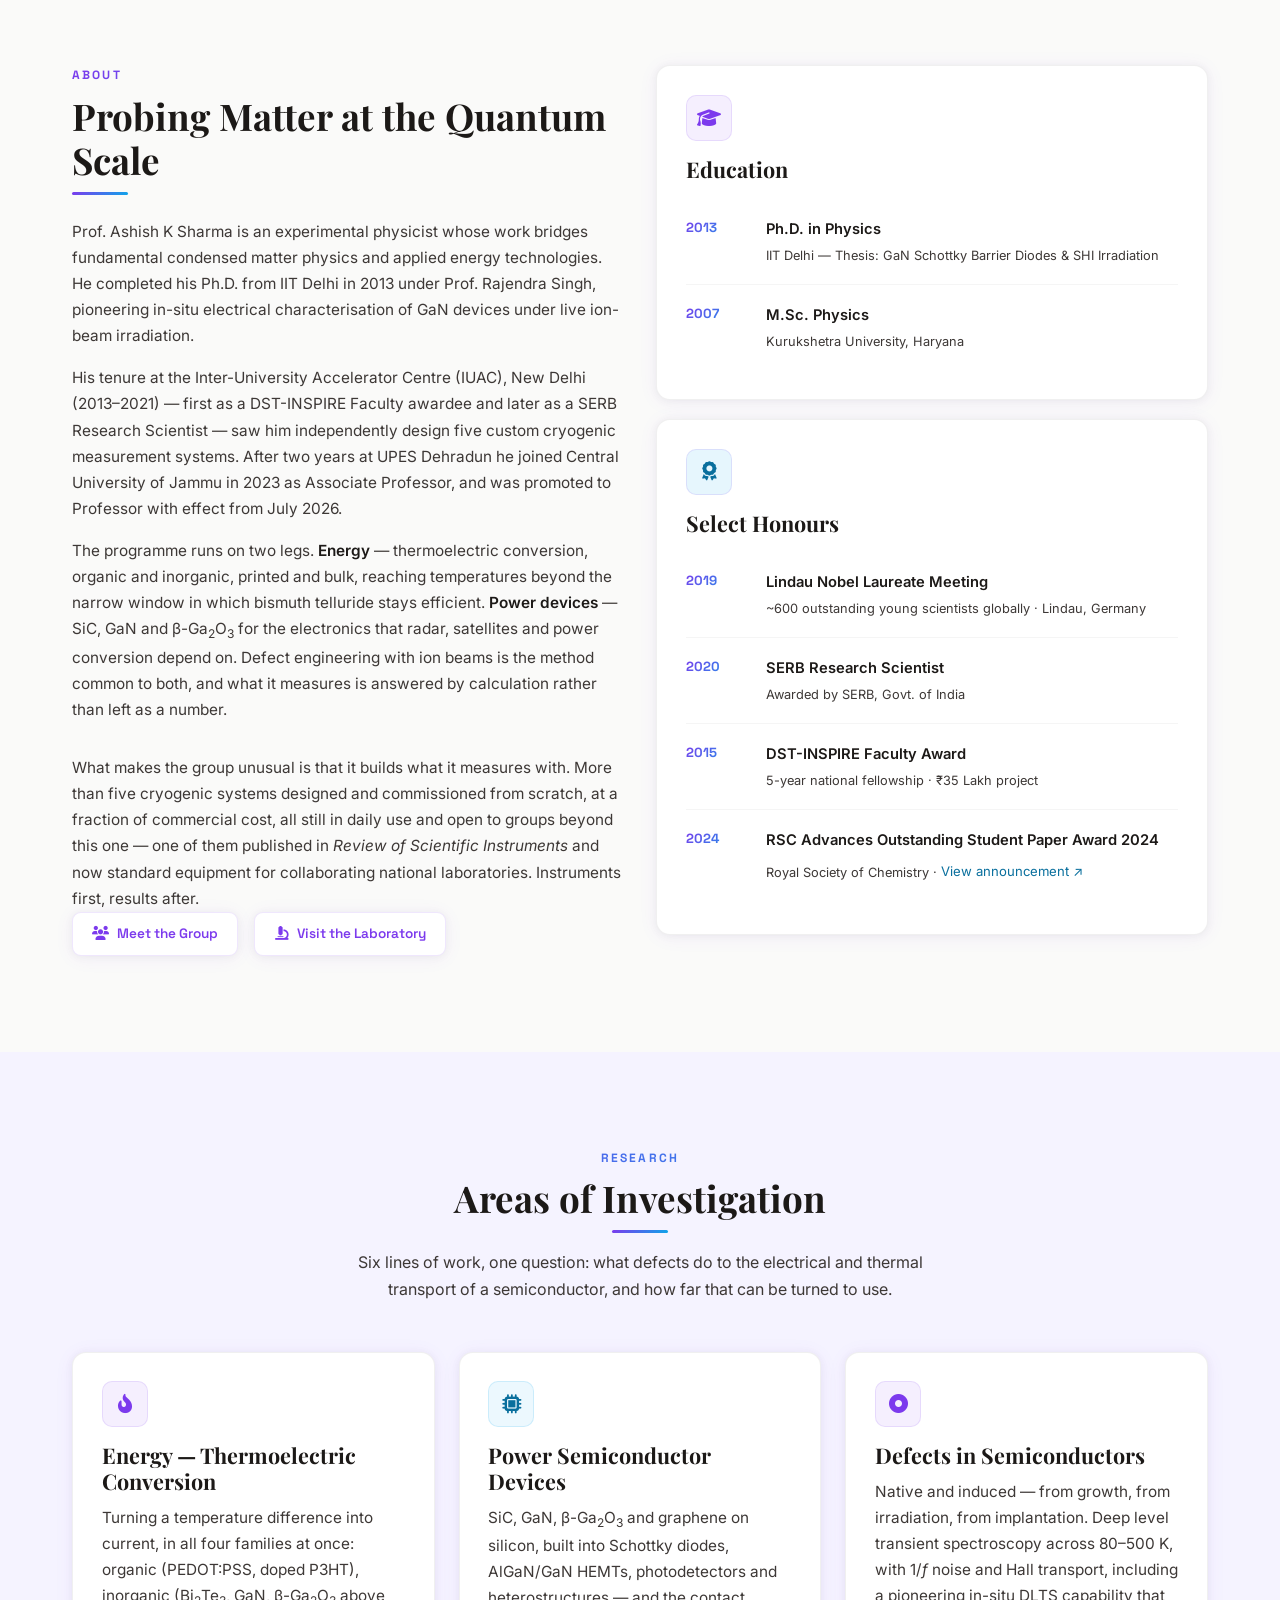
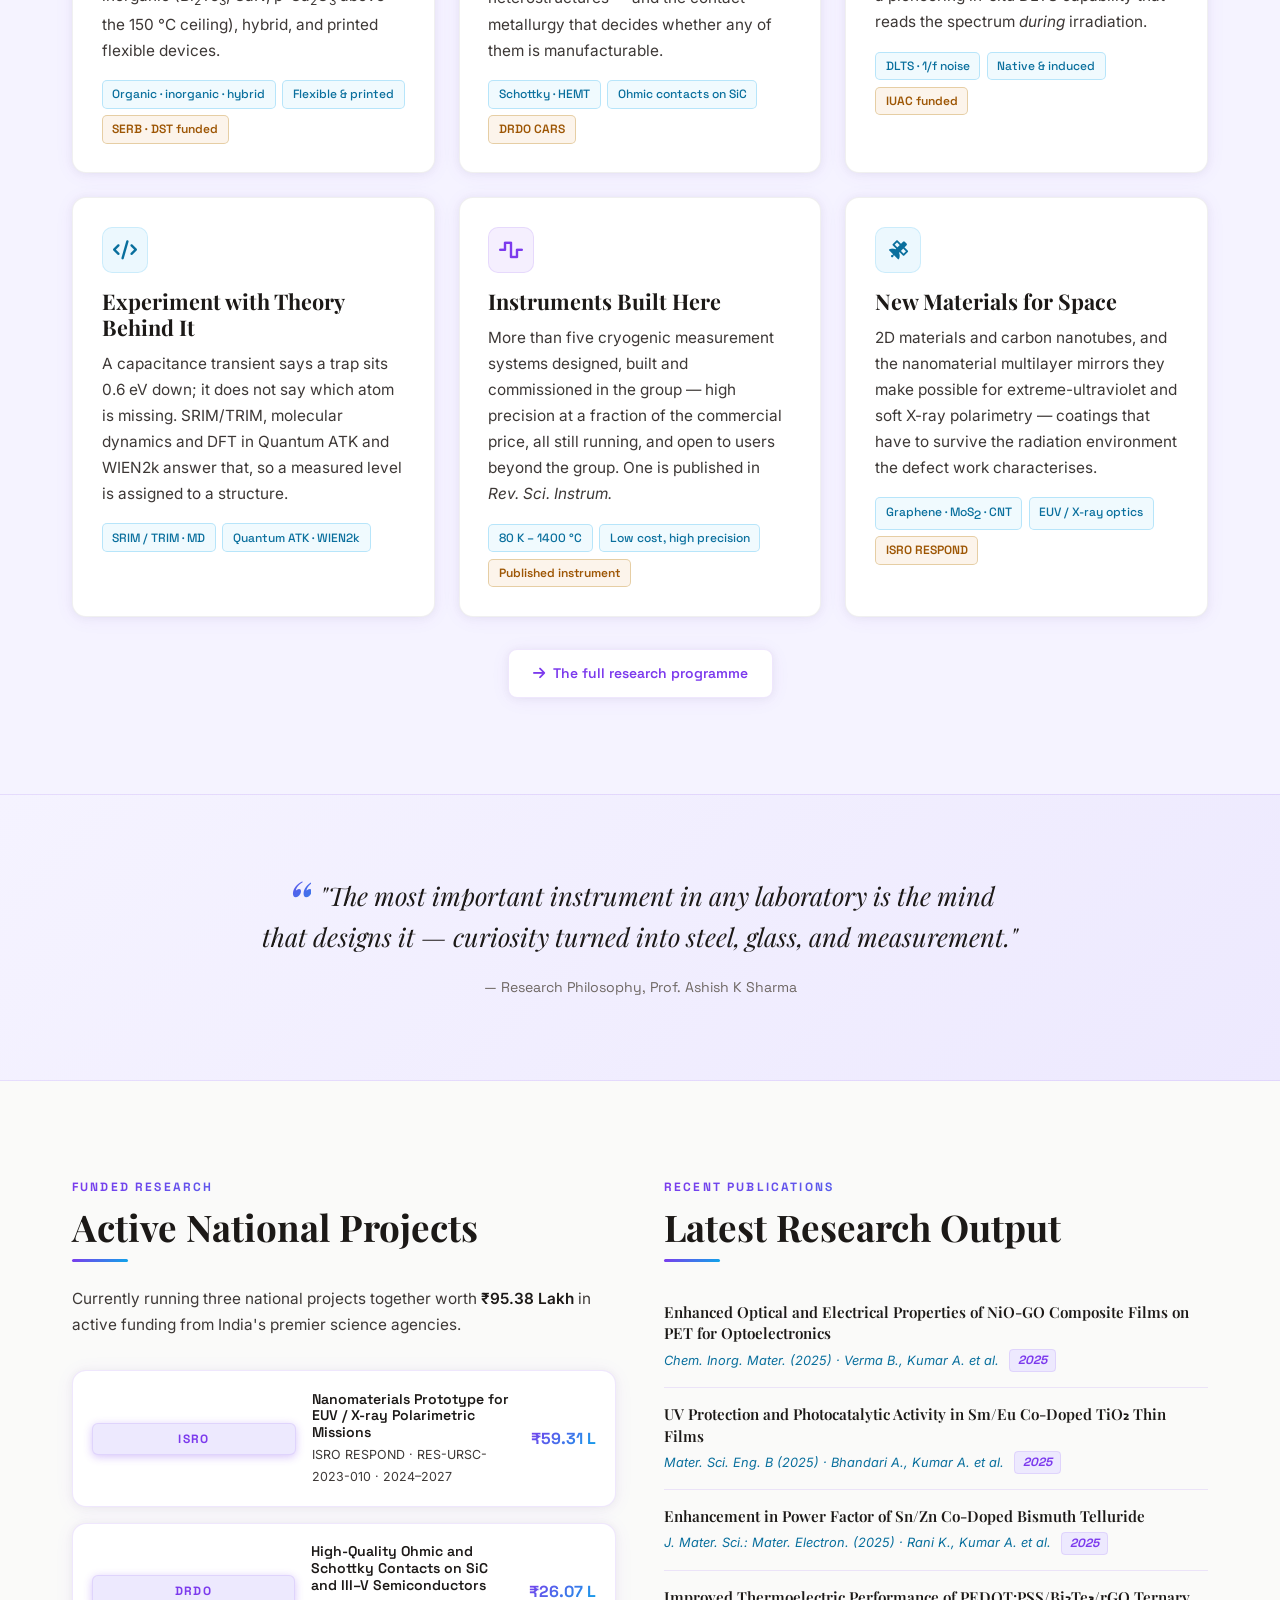
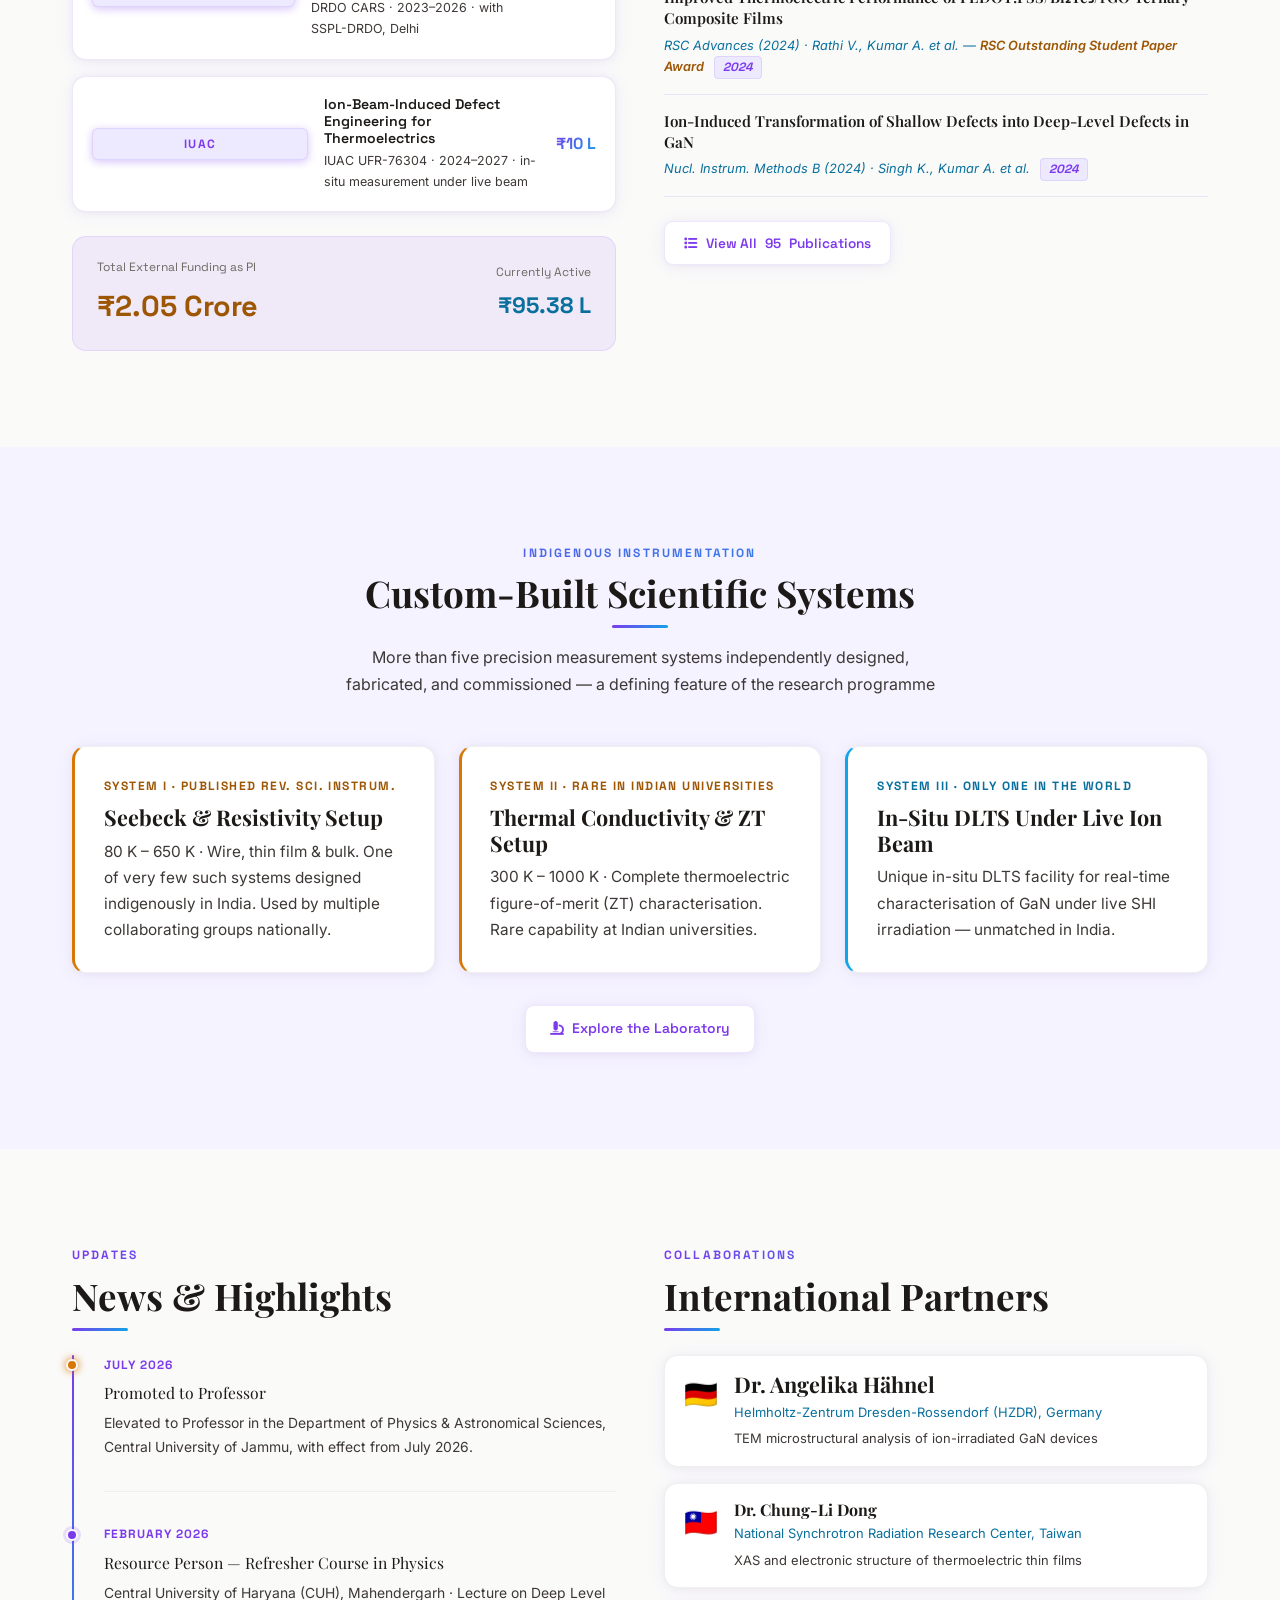
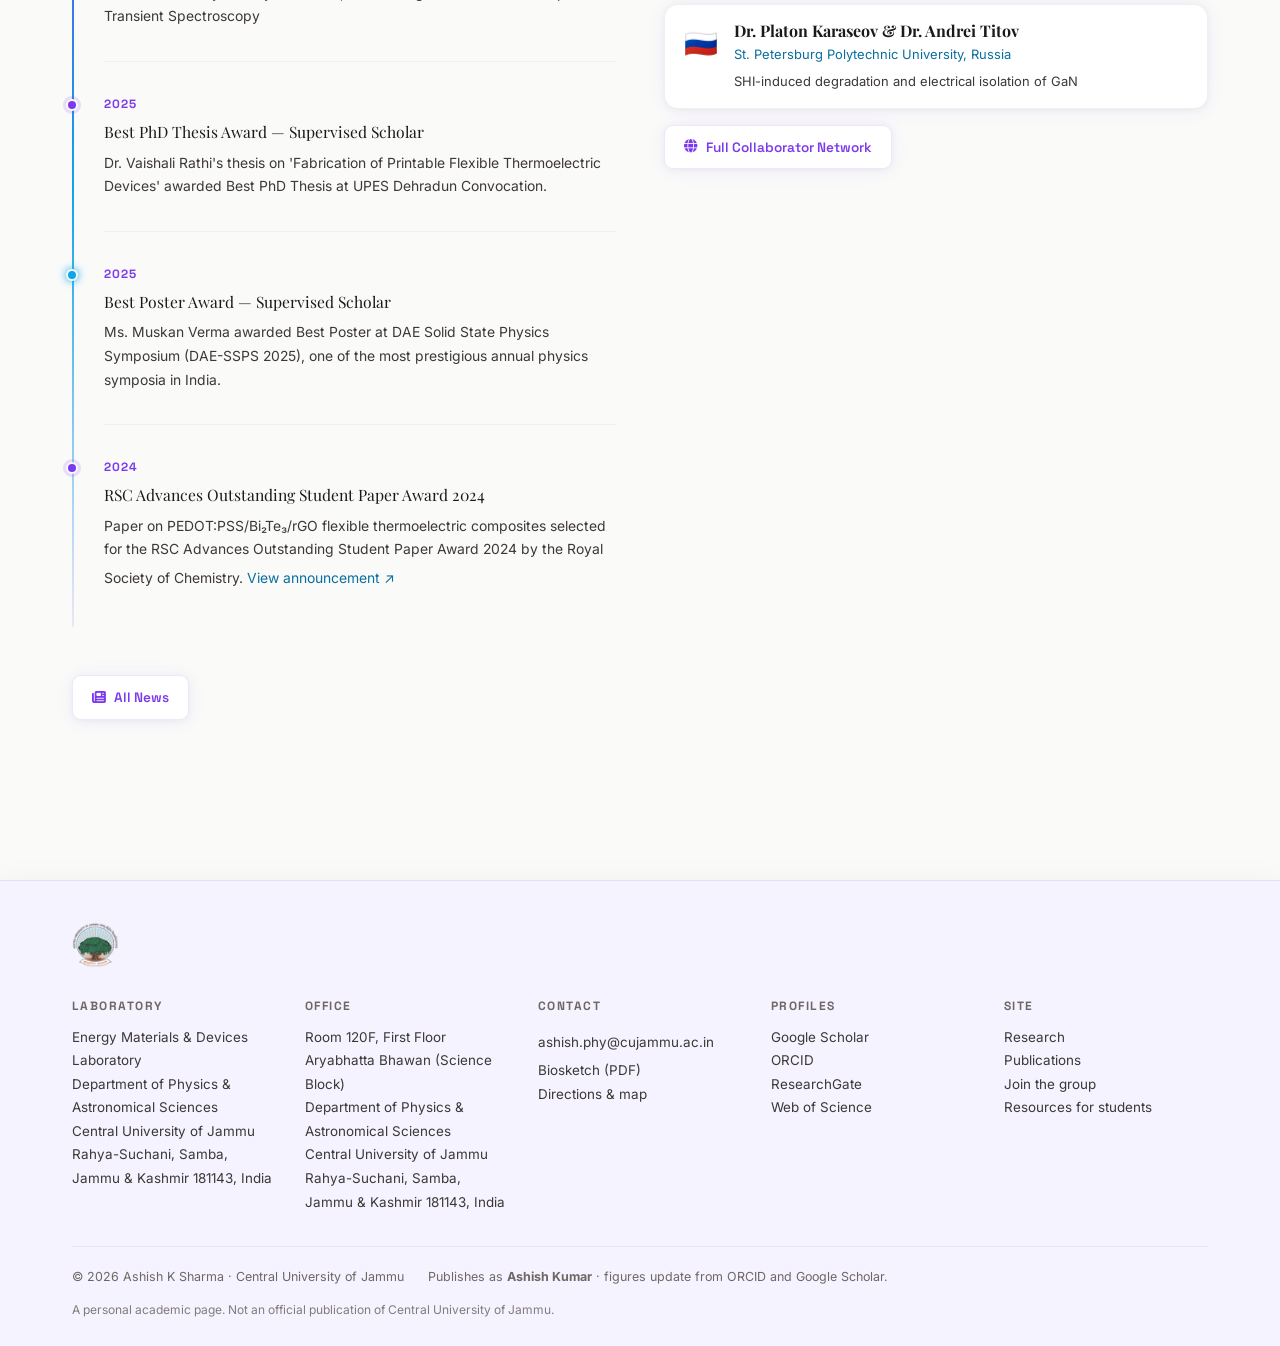
==== commit a2941f2d: "chore: refresh publication data (2026-11-22) [skip ci]" ====
--- a/index.html
+++ b/index.html
@@ -330,7 +330,7 @@
 
         <div class="news-chip-row fade-in delay-3">
           <span class="news-chip"><span class="dot"></span>DST · SERB · ISRO · DRDO · UGC · IUAC funded</span>
-          <span class="news-chip"><span class="dot"></span><span data-scholar="scholar_items">95</span> Publications · h-index <span data-scholar="h_index">27</span> · <span data-scholar="citations">1,936</span> Citations</span>
+          <span class="news-chip"><span class="dot"></span><span data-scholar="scholar_items">95</span> Publications · h-index <span data-scholar="h_index">27</span> · <span data-scholar="citations">1,939</span> Citations</span>
           <span class="news-chip"><span class="dot"></span>Lindau Nobel Laureate Meeting Alumni · 2019</span>
         </div>
 
@@ -389,7 +389,7 @@
         <span class="metric-label">i10-index</span>
       </div>
       <div class="metric-item">
-        <span class="metric-num" data-metric="citations" data-target="1936">1,936</span>
+        <span class="metric-num" data-metric="citations" data-target="1939">1,939</span>
         <span class="metric-label">Citations</span>
       </div>
       <div class="metric-item">
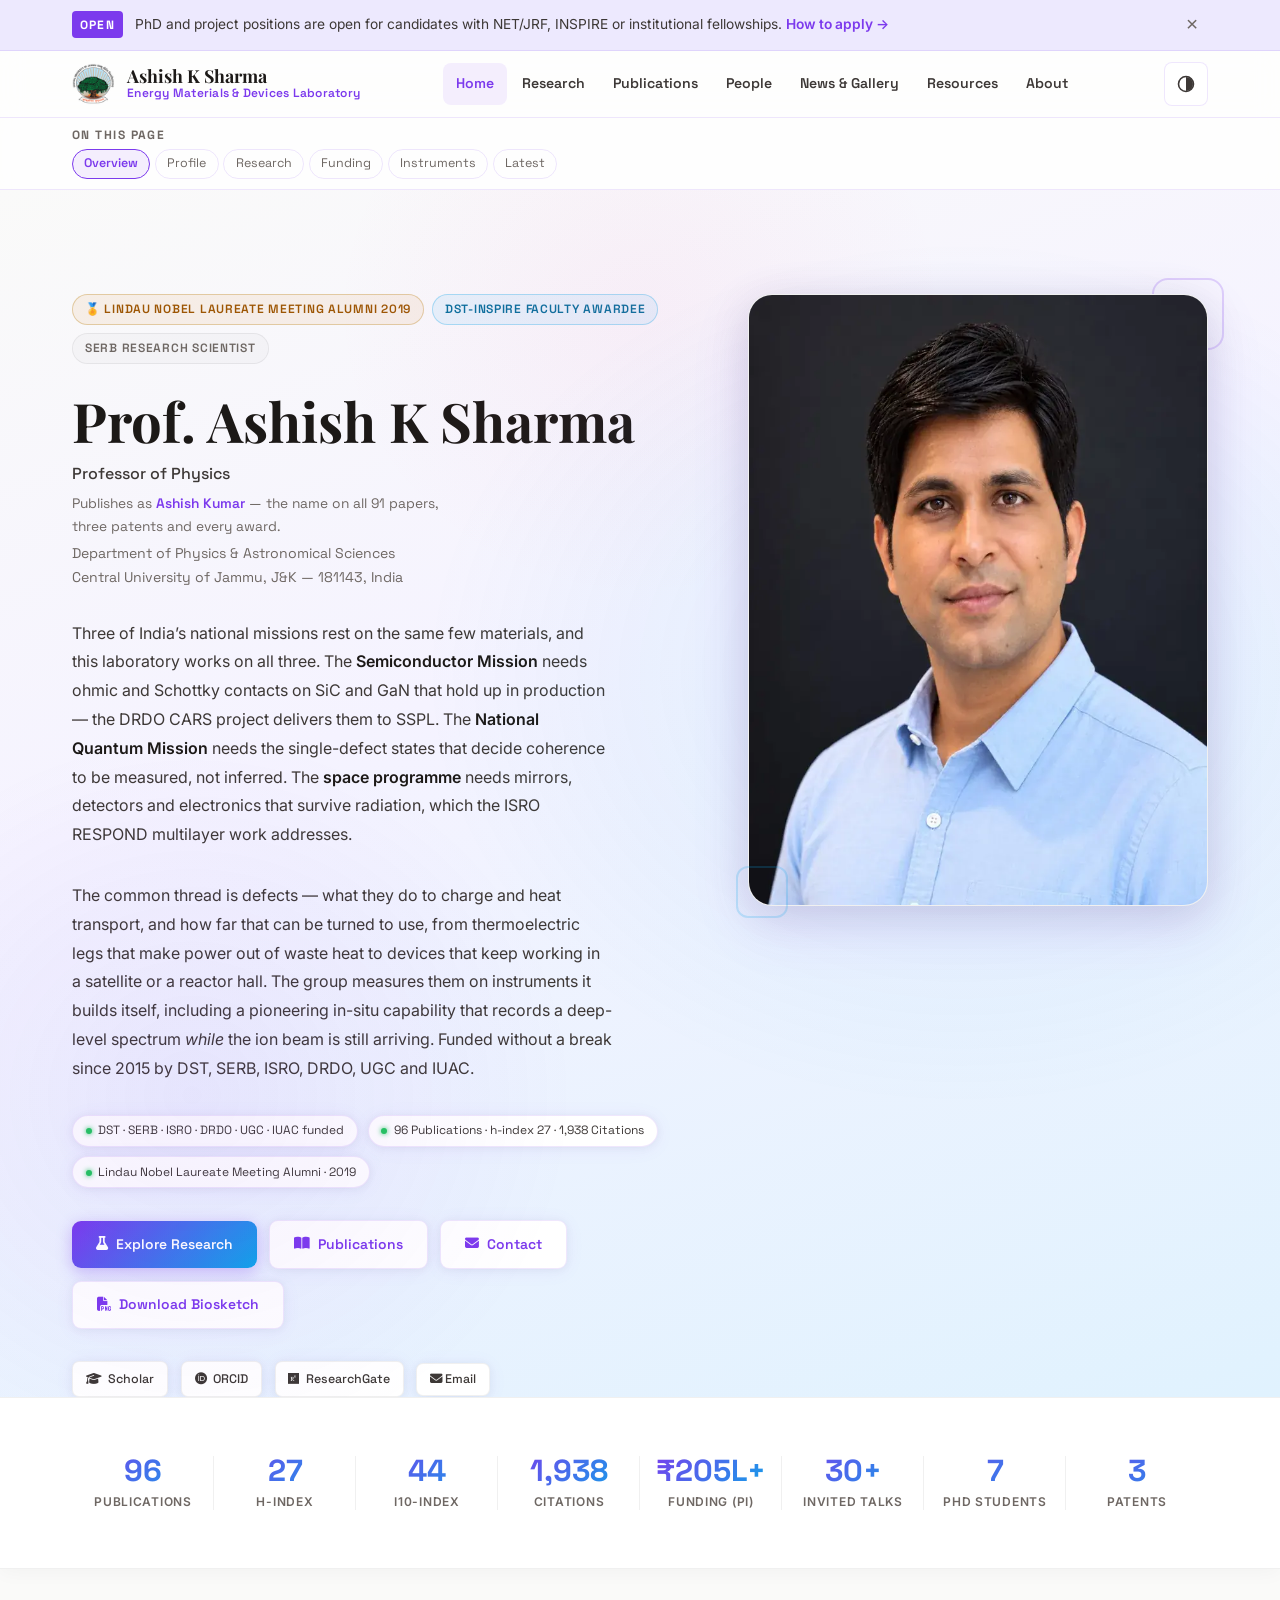
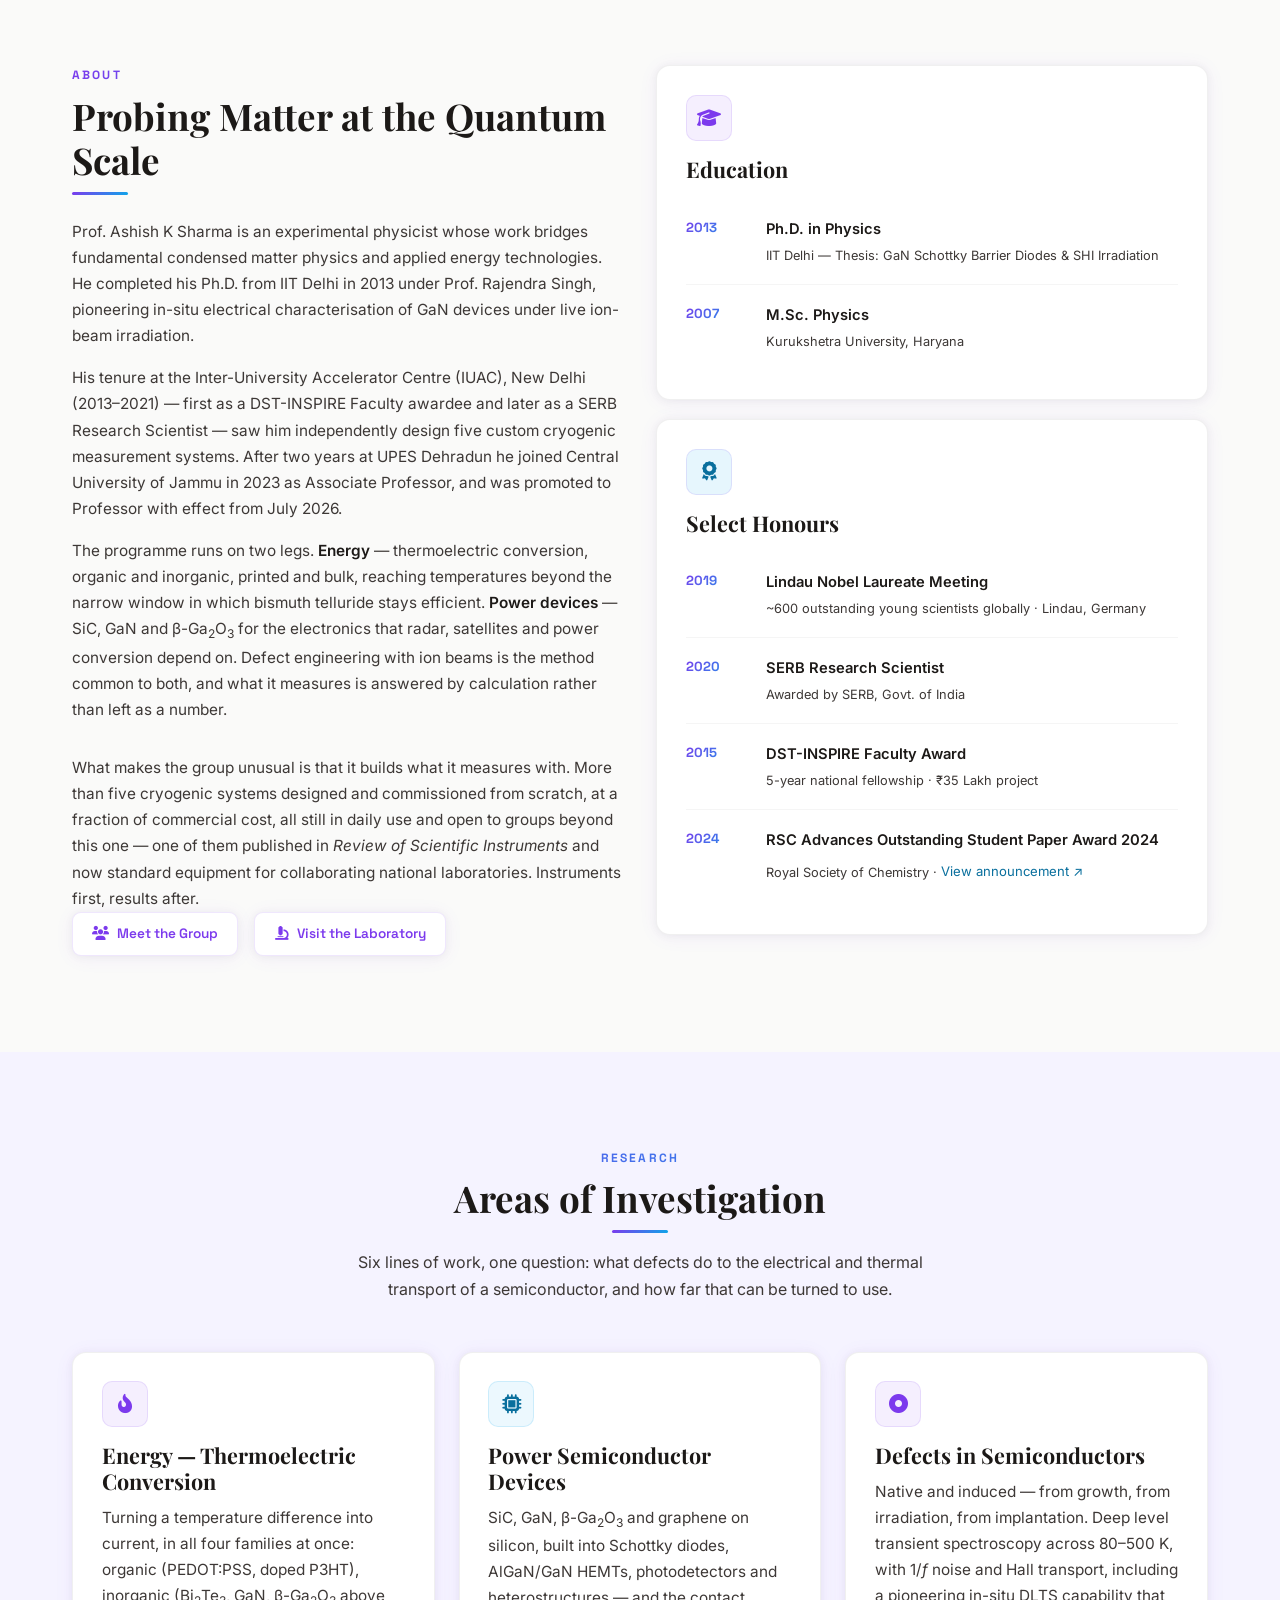
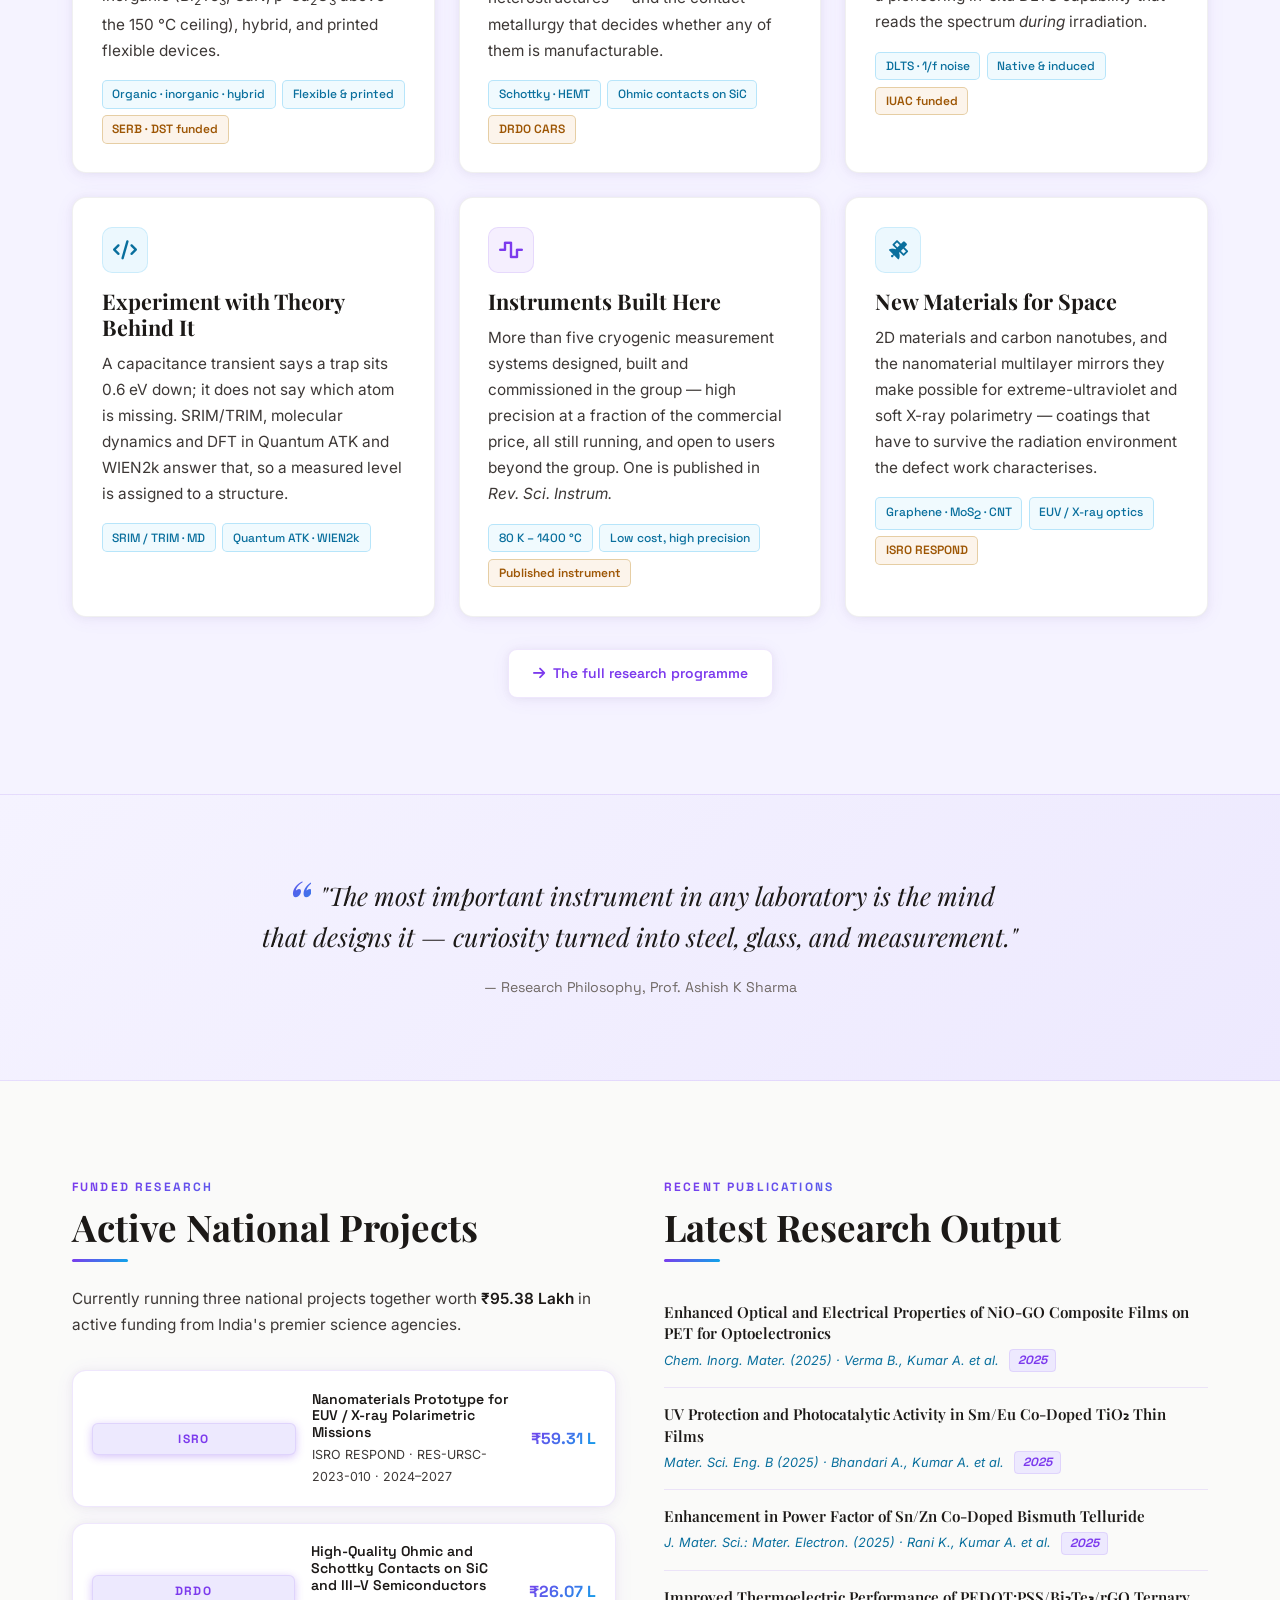
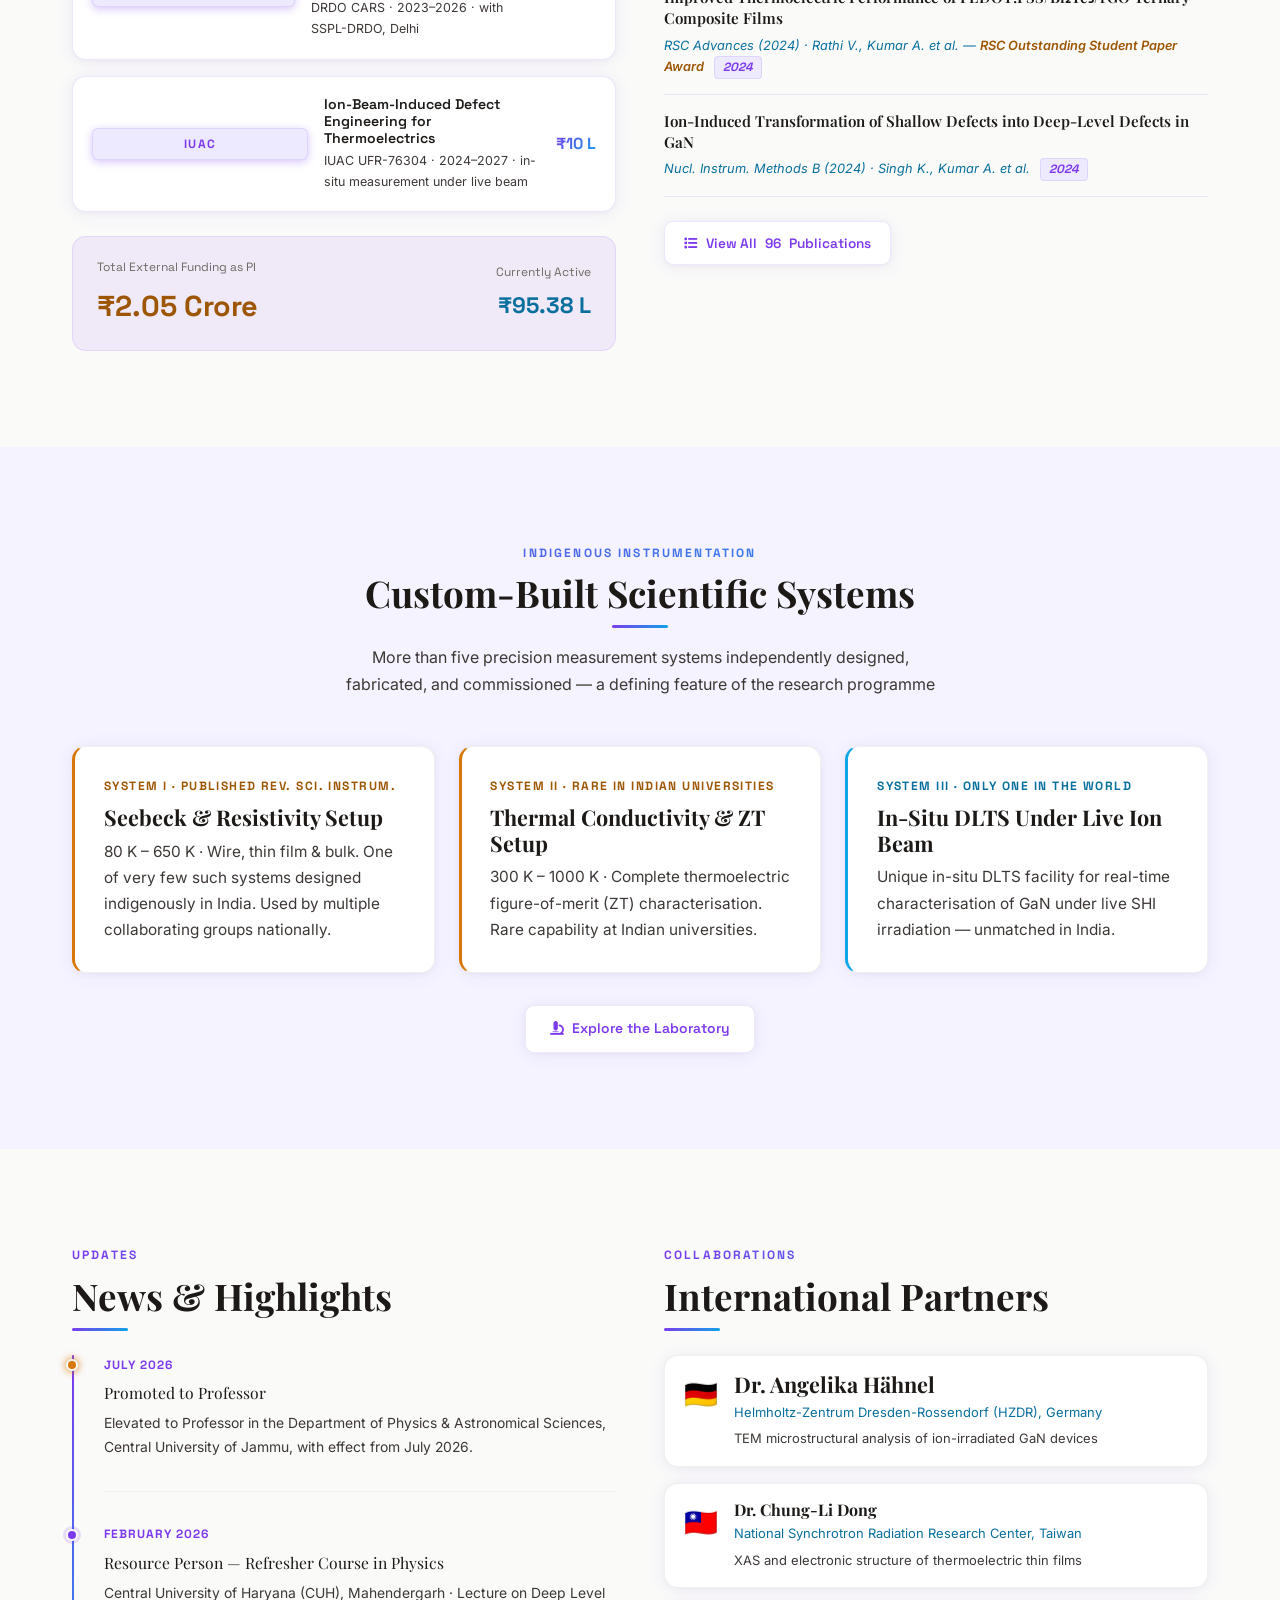
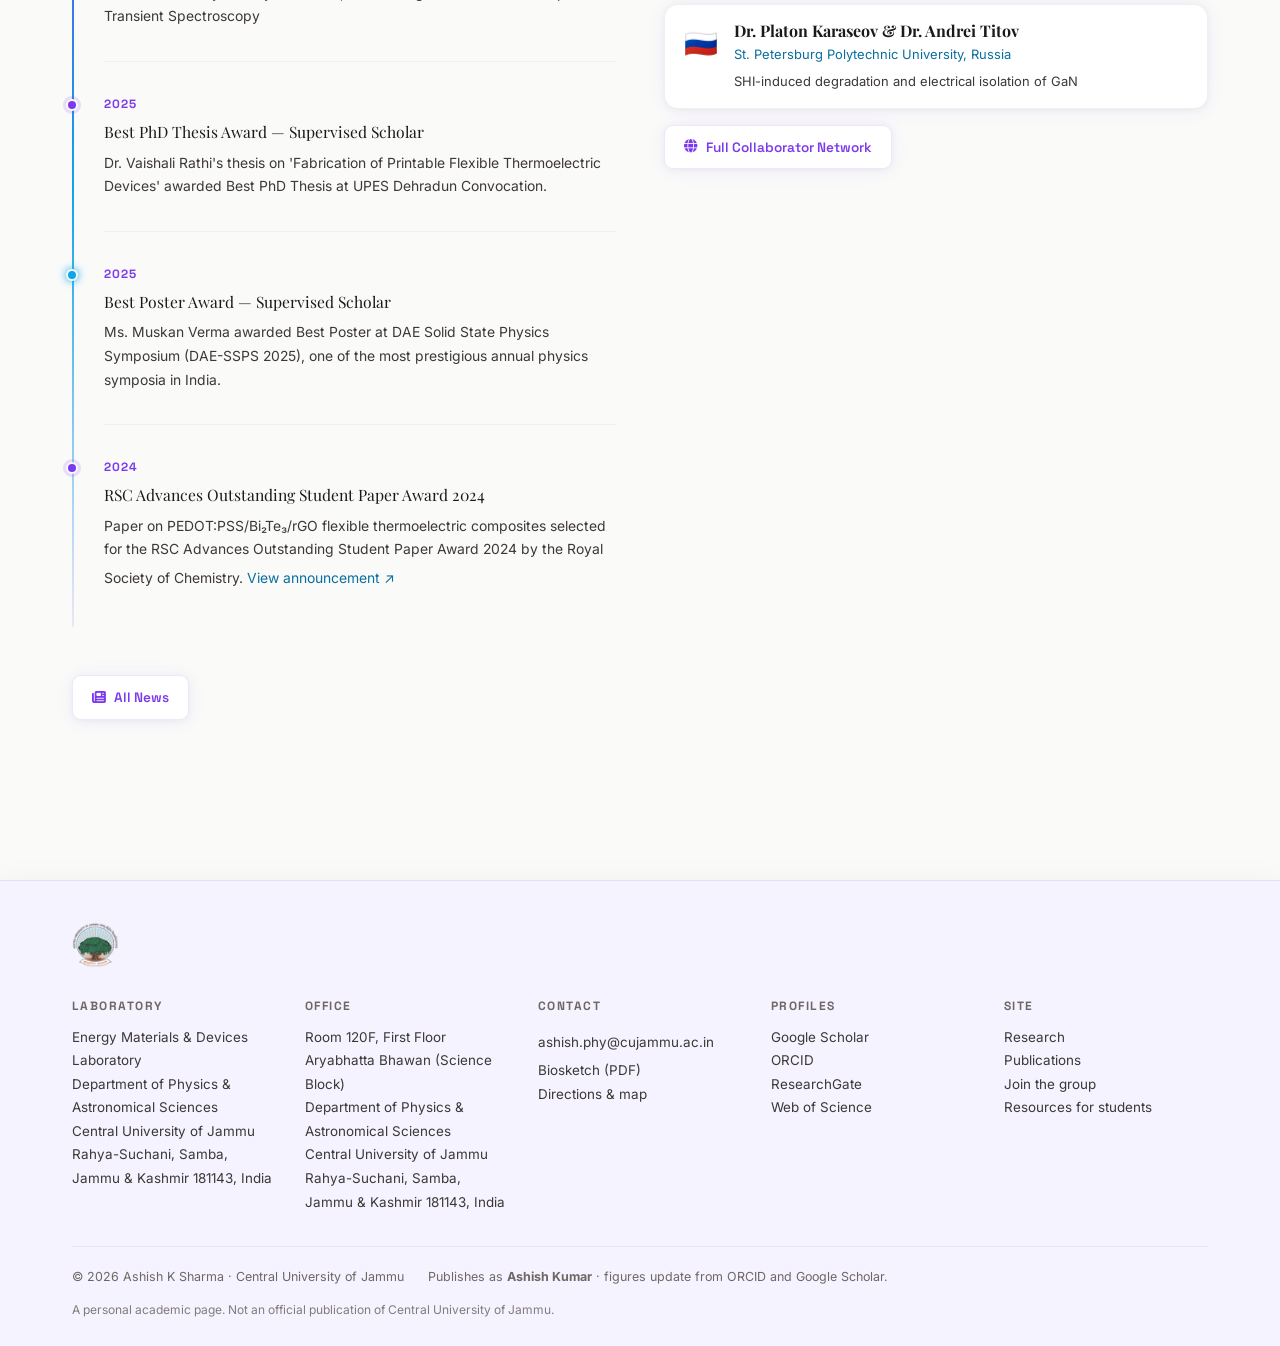
==== commit ef4e6d1f: "chore: refresh publication data (2026-11-26) [skip ci]" ====
--- a/index.html
+++ b/index.html
@@ -330,7 +330,7 @@
 
         <div class="news-chip-row fade-in delay-3">
           <span class="news-chip"><span class="dot"></span>DST · SERB · ISRO · DRDO · UGC · IUAC funded</span>
-          <span class="news-chip"><span class="dot"></span><span data-scholar="scholar_items">95</span> Publications · h-index <span data-scholar="h_index">27</span> · <span data-scholar="citations">1,939</span> Citations</span>
+          <span class="news-chip"><span class="dot"></span><span data-scholar="scholar_items">96</span> Publications · h-index <span data-scholar="h_index">27</span> · <span data-scholar="citations">1,938</span> Citations</span>
           <span class="news-chip"><span class="dot"></span>Lindau Nobel Laureate Meeting Alumni · 2019</span>
         </div>
 
@@ -377,7 +377,7 @@
   <div class="container">
     <div class="metrics-grid">
       <div class="metric-item">
-        <span class="metric-num" data-metric="scholar_items" data-target="95" data-suffix="">95</span>
+        <span class="metric-num" data-metric="scholar_items" data-target="96" data-suffix="">96</span>
         <span class="metric-label">Publications</span>
       </div>
       <div class="metric-item">
@@ -389,7 +389,7 @@
         <span class="metric-label">i10-index</span>
       </div>
       <div class="metric-item">
-        <span class="metric-num" data-metric="citations" data-target="1939">1,939</span>
+        <span class="metric-num" data-metric="citations" data-target="1938">1,938</span>
         <span class="metric-label">Citations</span>
       </div>
       <div class="metric-item">
@@ -636,7 +636,7 @@
         </div>
 
         <div style="margin-top:1.5rem;">
-          <a href="publications.html" class="btn btn-outline" style="font-size:0.85rem;padding:0.6rem 1.2rem;"><i class="fas fa-list" aria-hidden="true"></i> View All <span data-scholar="scholar_items">95</span> Publications</a>
+          <a href="publications.html" class="btn btn-outline" style="font-size:0.85rem;padding:0.6rem 1.2rem;"><i class="fas fa-list" aria-hidden="true"></i> View All <span data-scholar="scholar_items">96</span> Publications</a>
         </div>
       </div>
     </div>
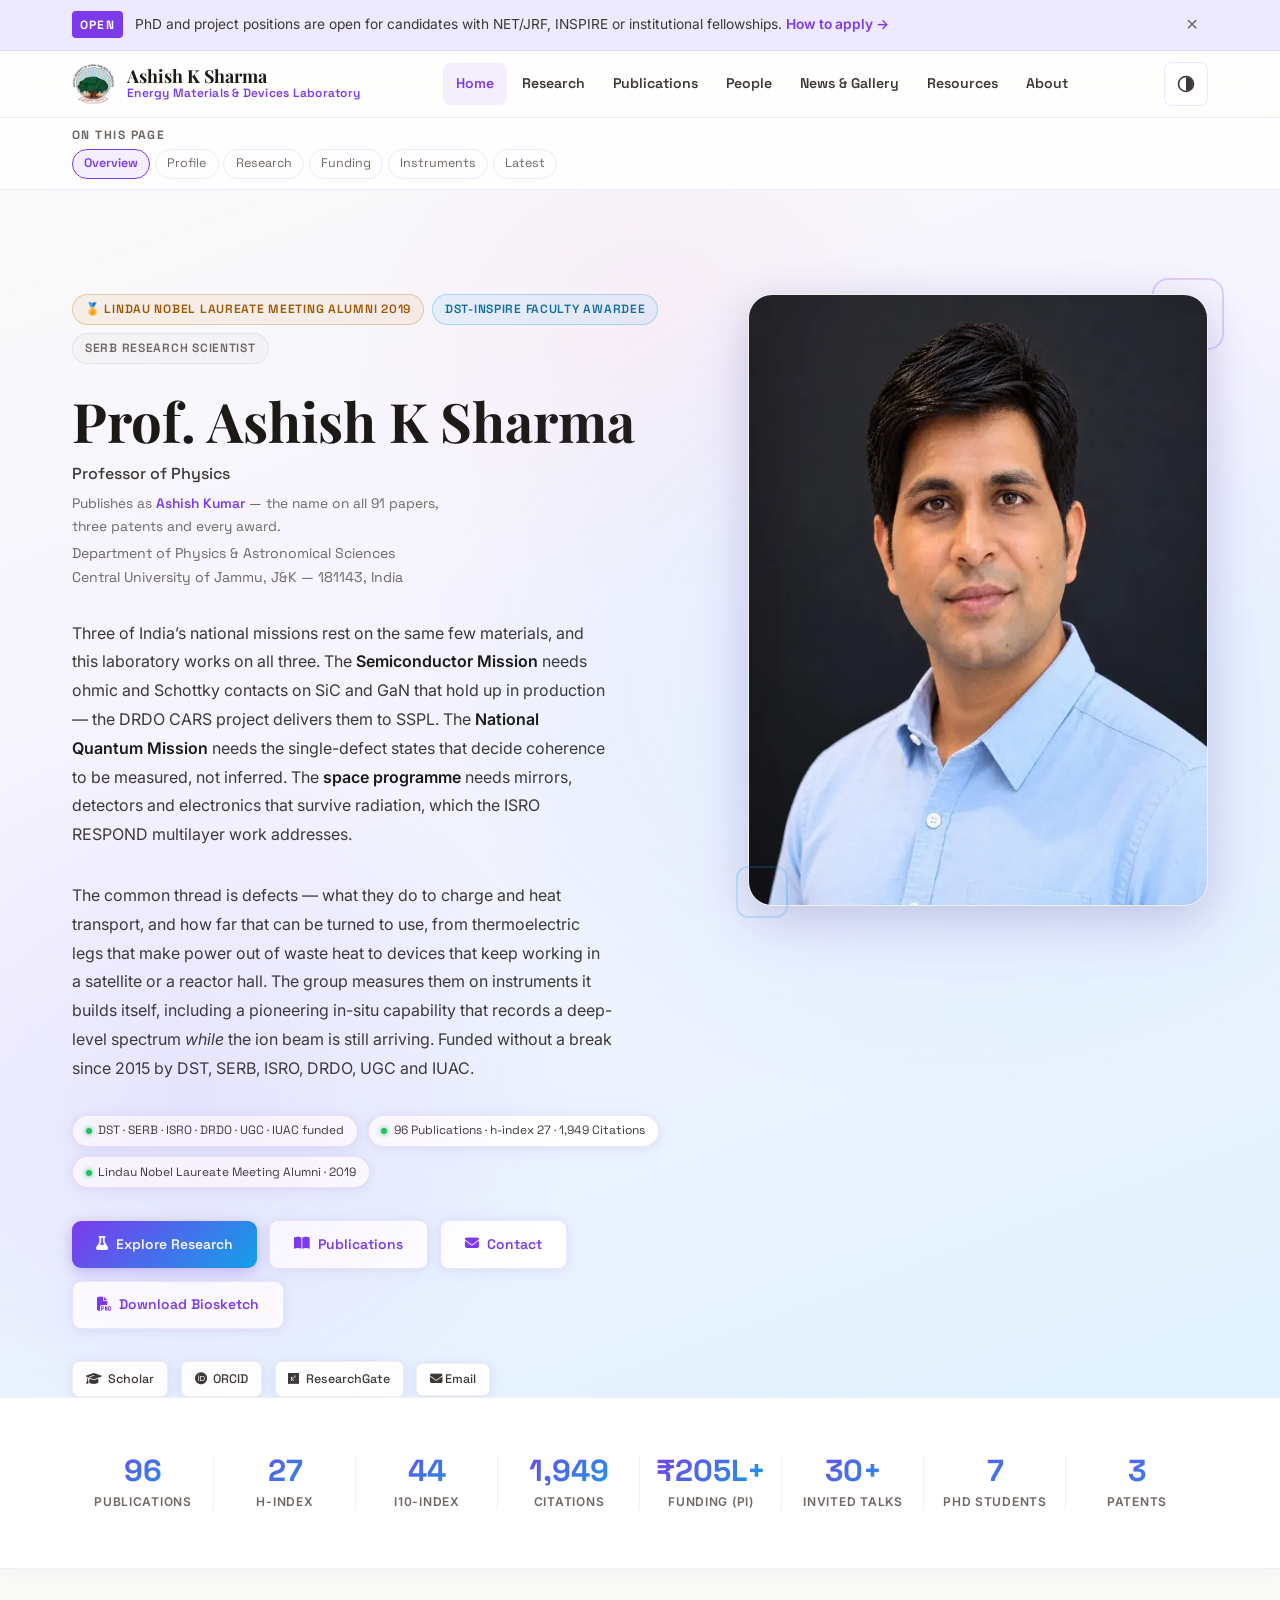
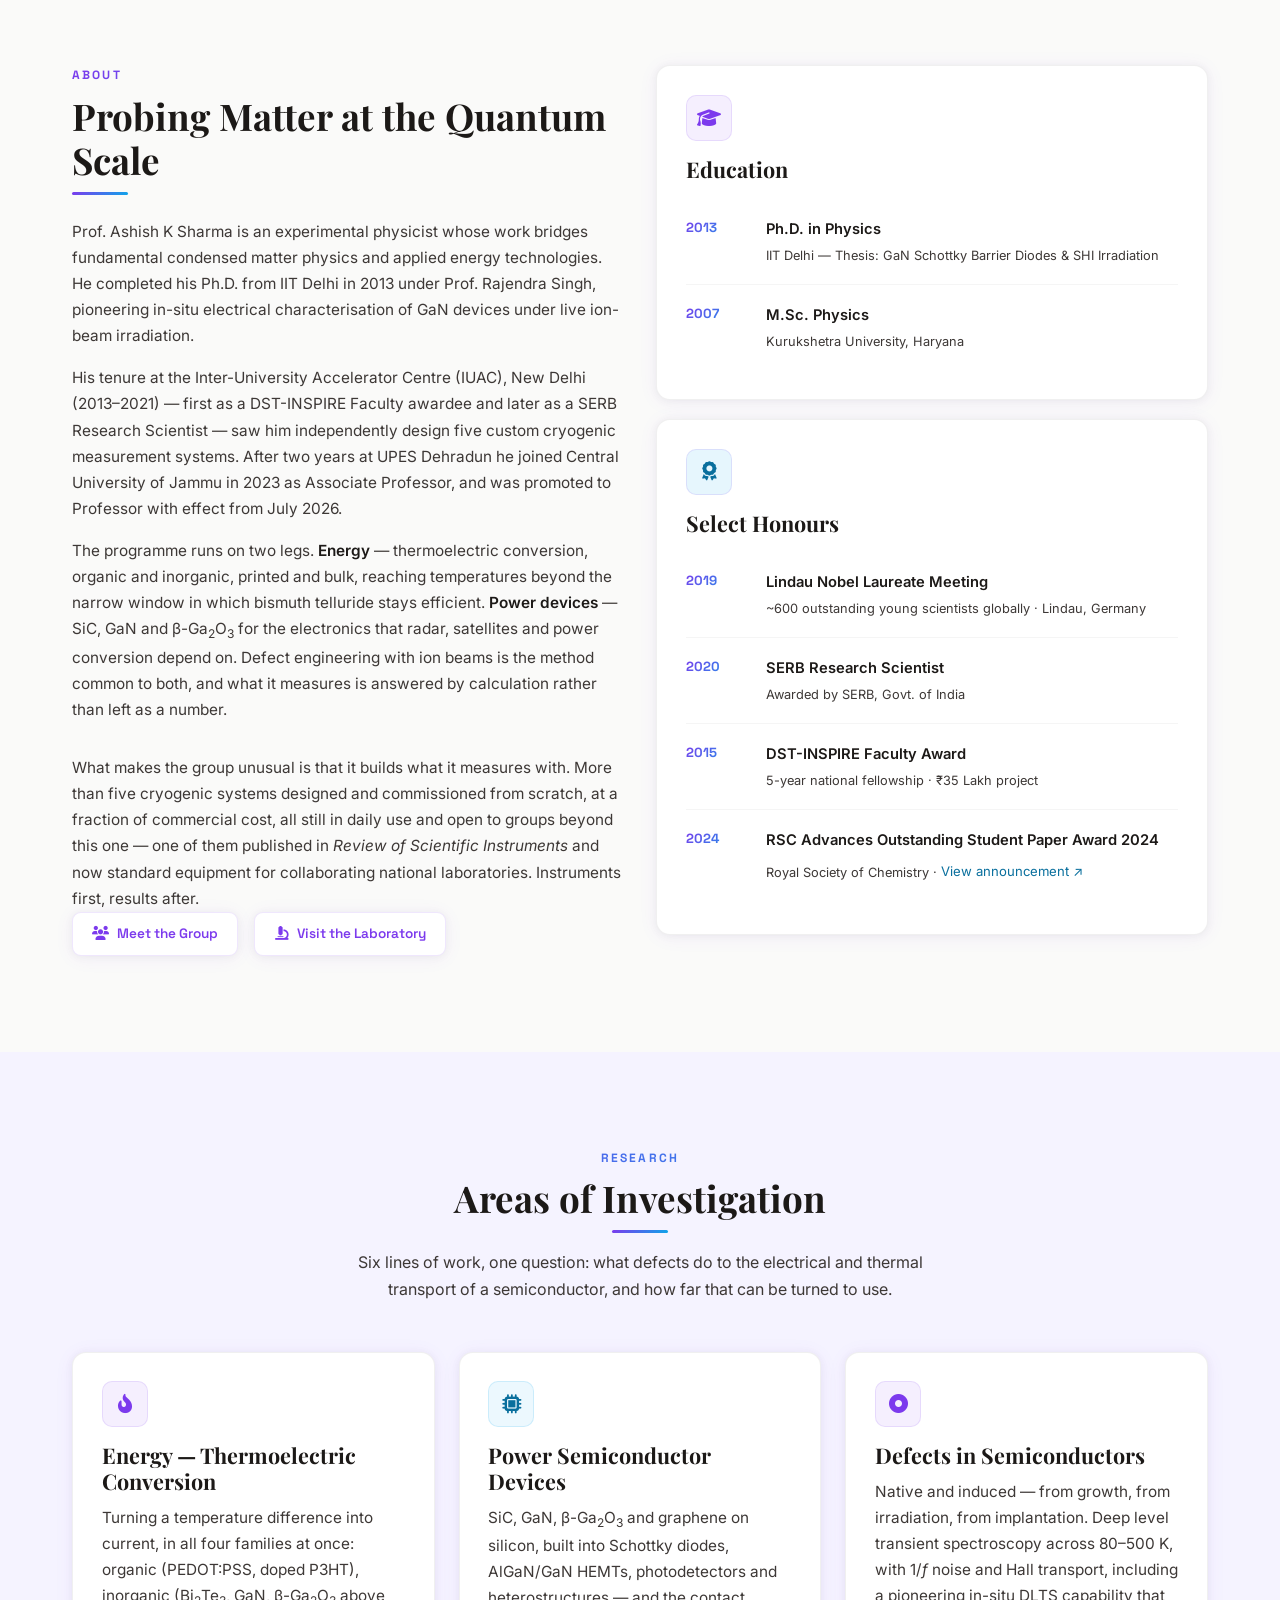
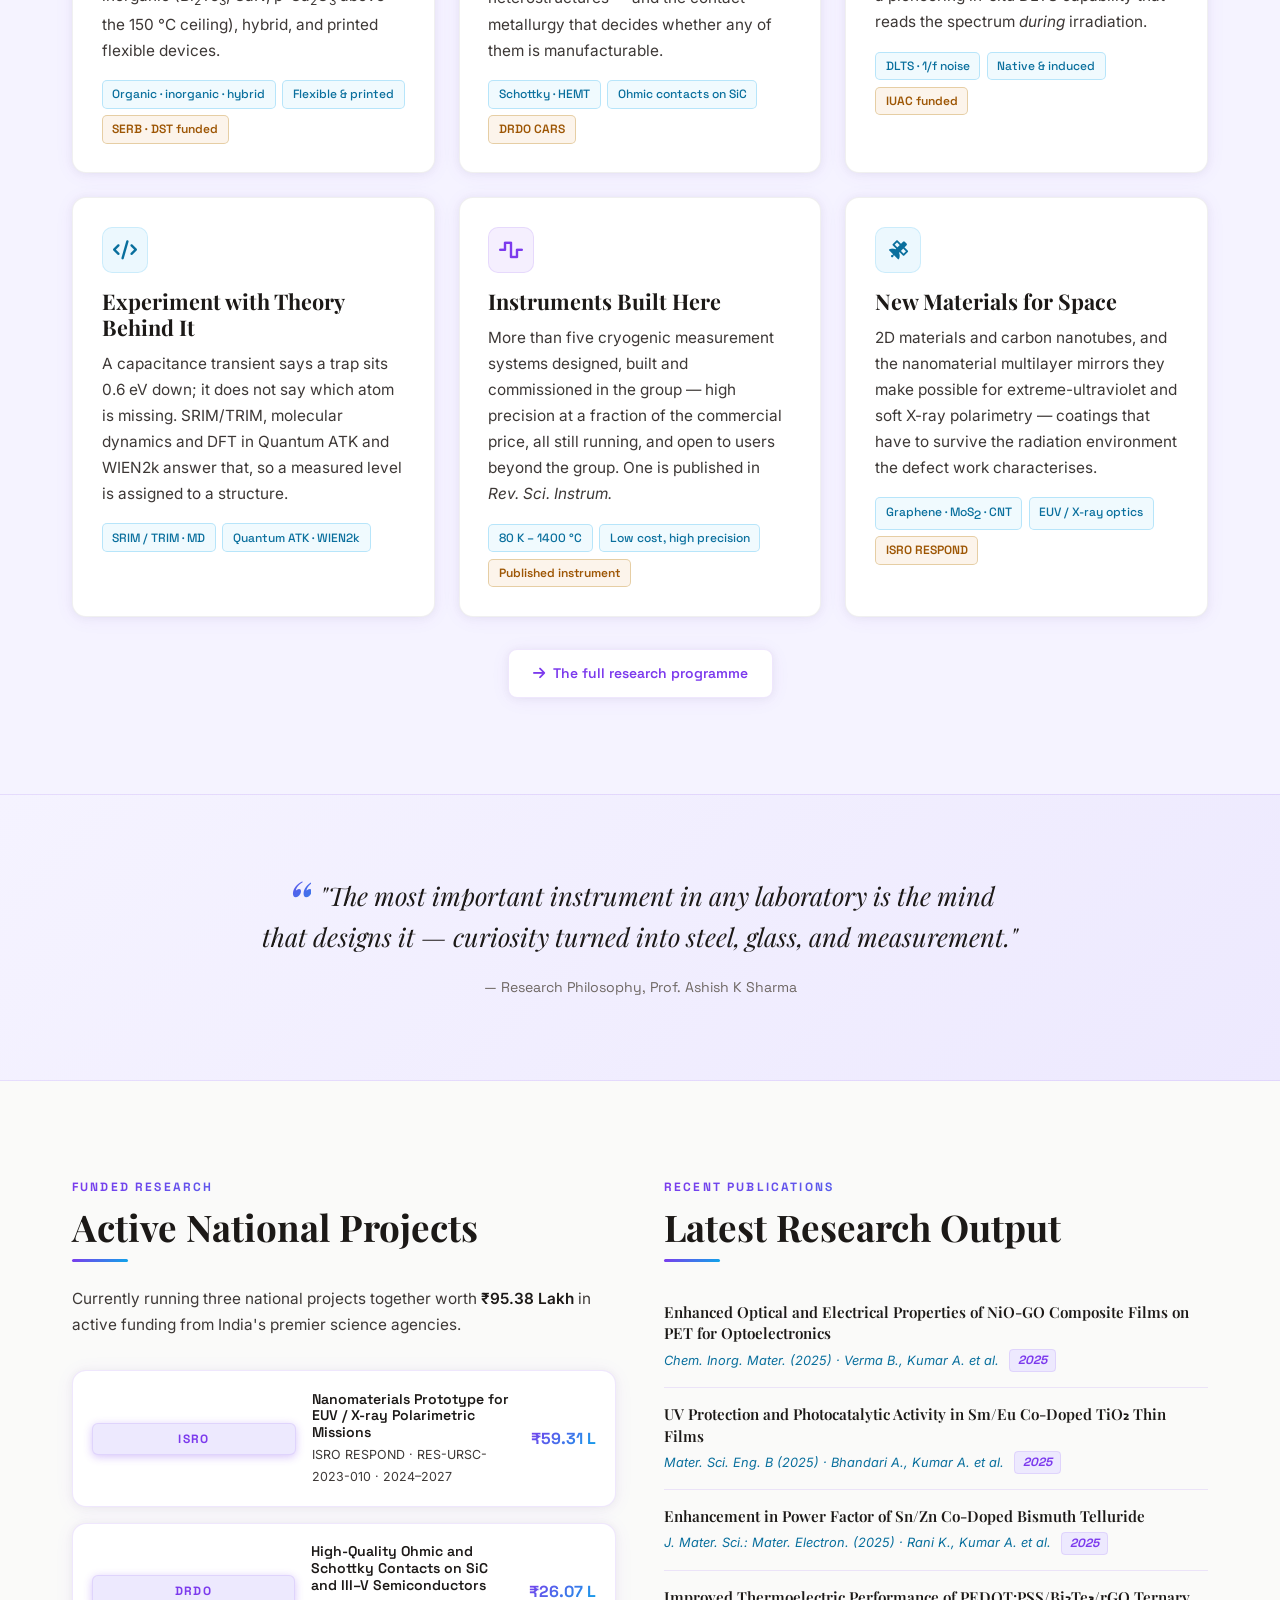
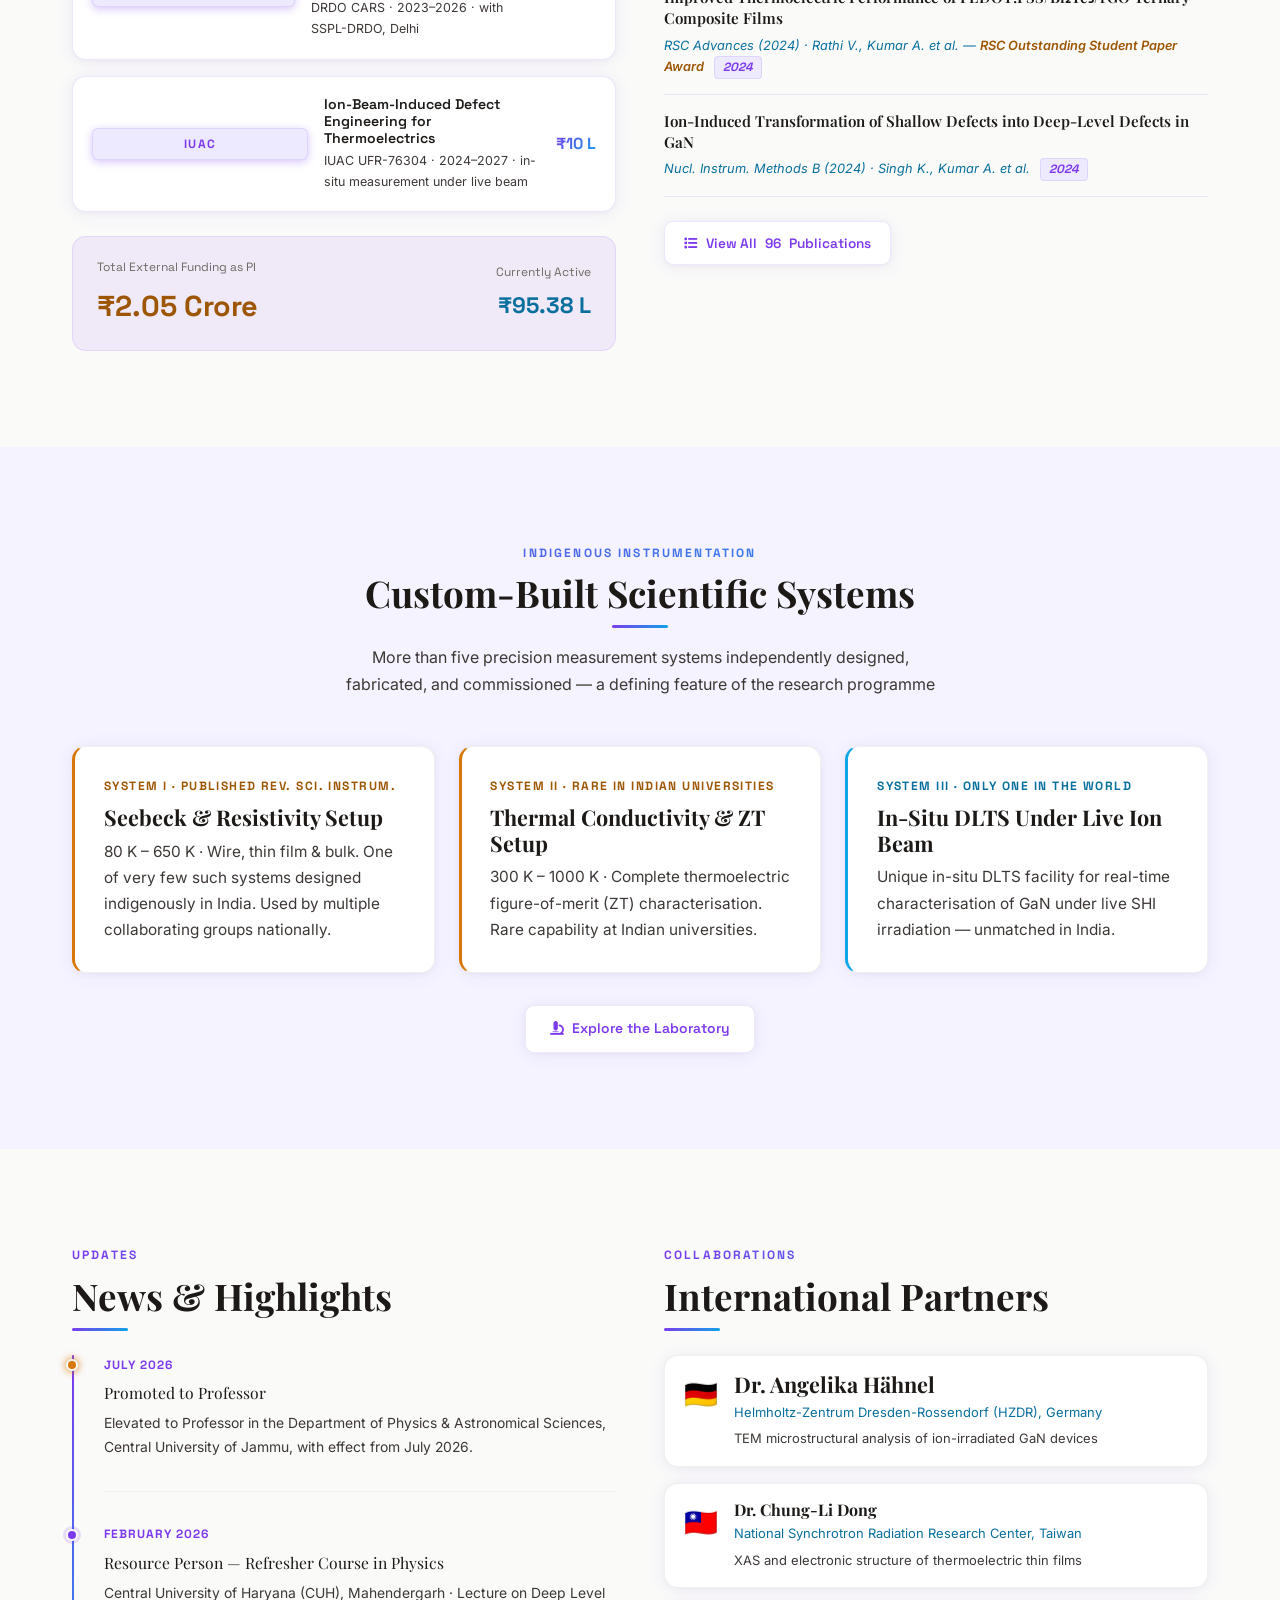
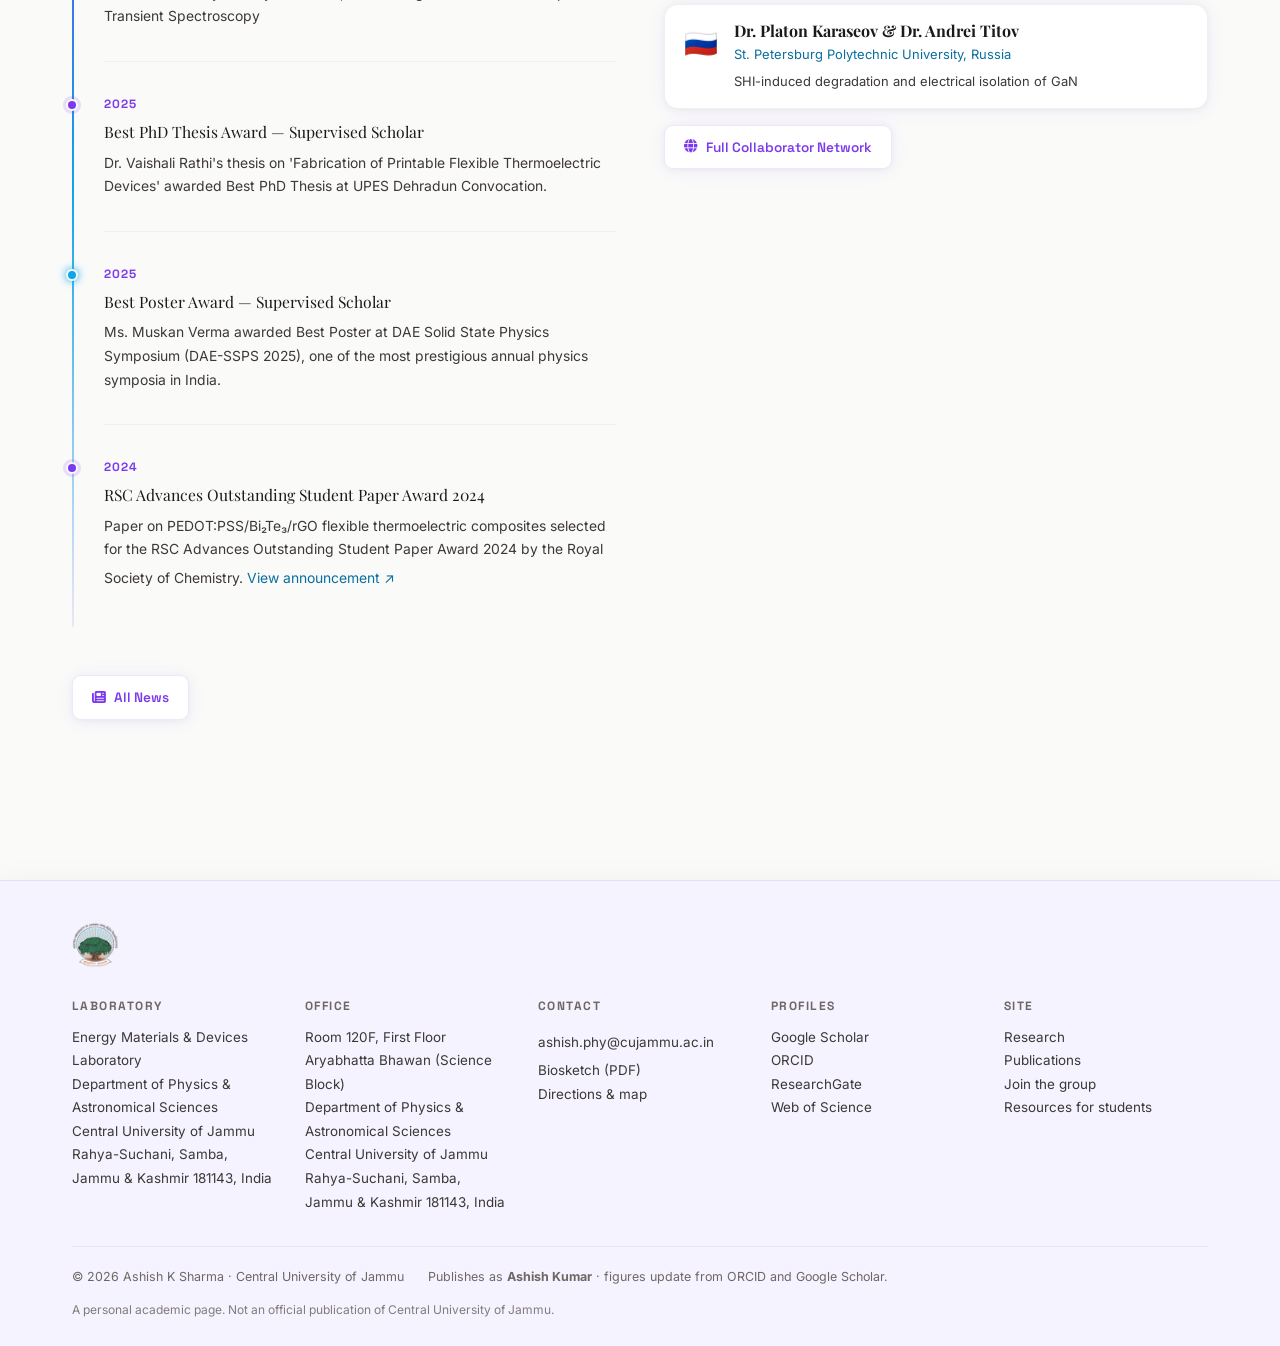
==== commit 4526b271: "chore: refresh publication data (2026-11-27) [skip ci]" ====
--- a/index.html
+++ b/index.html
@@ -330,7 +330,7 @@
 
         <div class="news-chip-row fade-in delay-3">
           <span class="news-chip"><span class="dot"></span>DST · SERB · ISRO · DRDO · UGC · IUAC funded</span>
-          <span class="news-chip"><span class="dot"></span><span data-scholar="scholar_items">96</span> Publications · h-index <span data-scholar="h_index">27</span> · <span data-scholar="citations">1,938</span> Citations</span>
+          <span class="news-chip"><span class="dot"></span><span data-scholar="scholar_items">96</span> Publications · h-index <span data-scholar="h_index">27</span> · <span data-scholar="citations">1,949</span> Citations</span>
           <span class="news-chip"><span class="dot"></span>Lindau Nobel Laureate Meeting Alumni · 2019</span>
         </div>
 
@@ -389,7 +389,7 @@
         <span class="metric-label">i10-index</span>
       </div>
       <div class="metric-item">
-        <span class="metric-num" data-metric="citations" data-target="1938">1,938</span>
+        <span class="metric-num" data-metric="citations" data-target="1949">1,949</span>
         <span class="metric-label">Citations</span>
       </div>
       <div class="metric-item">
